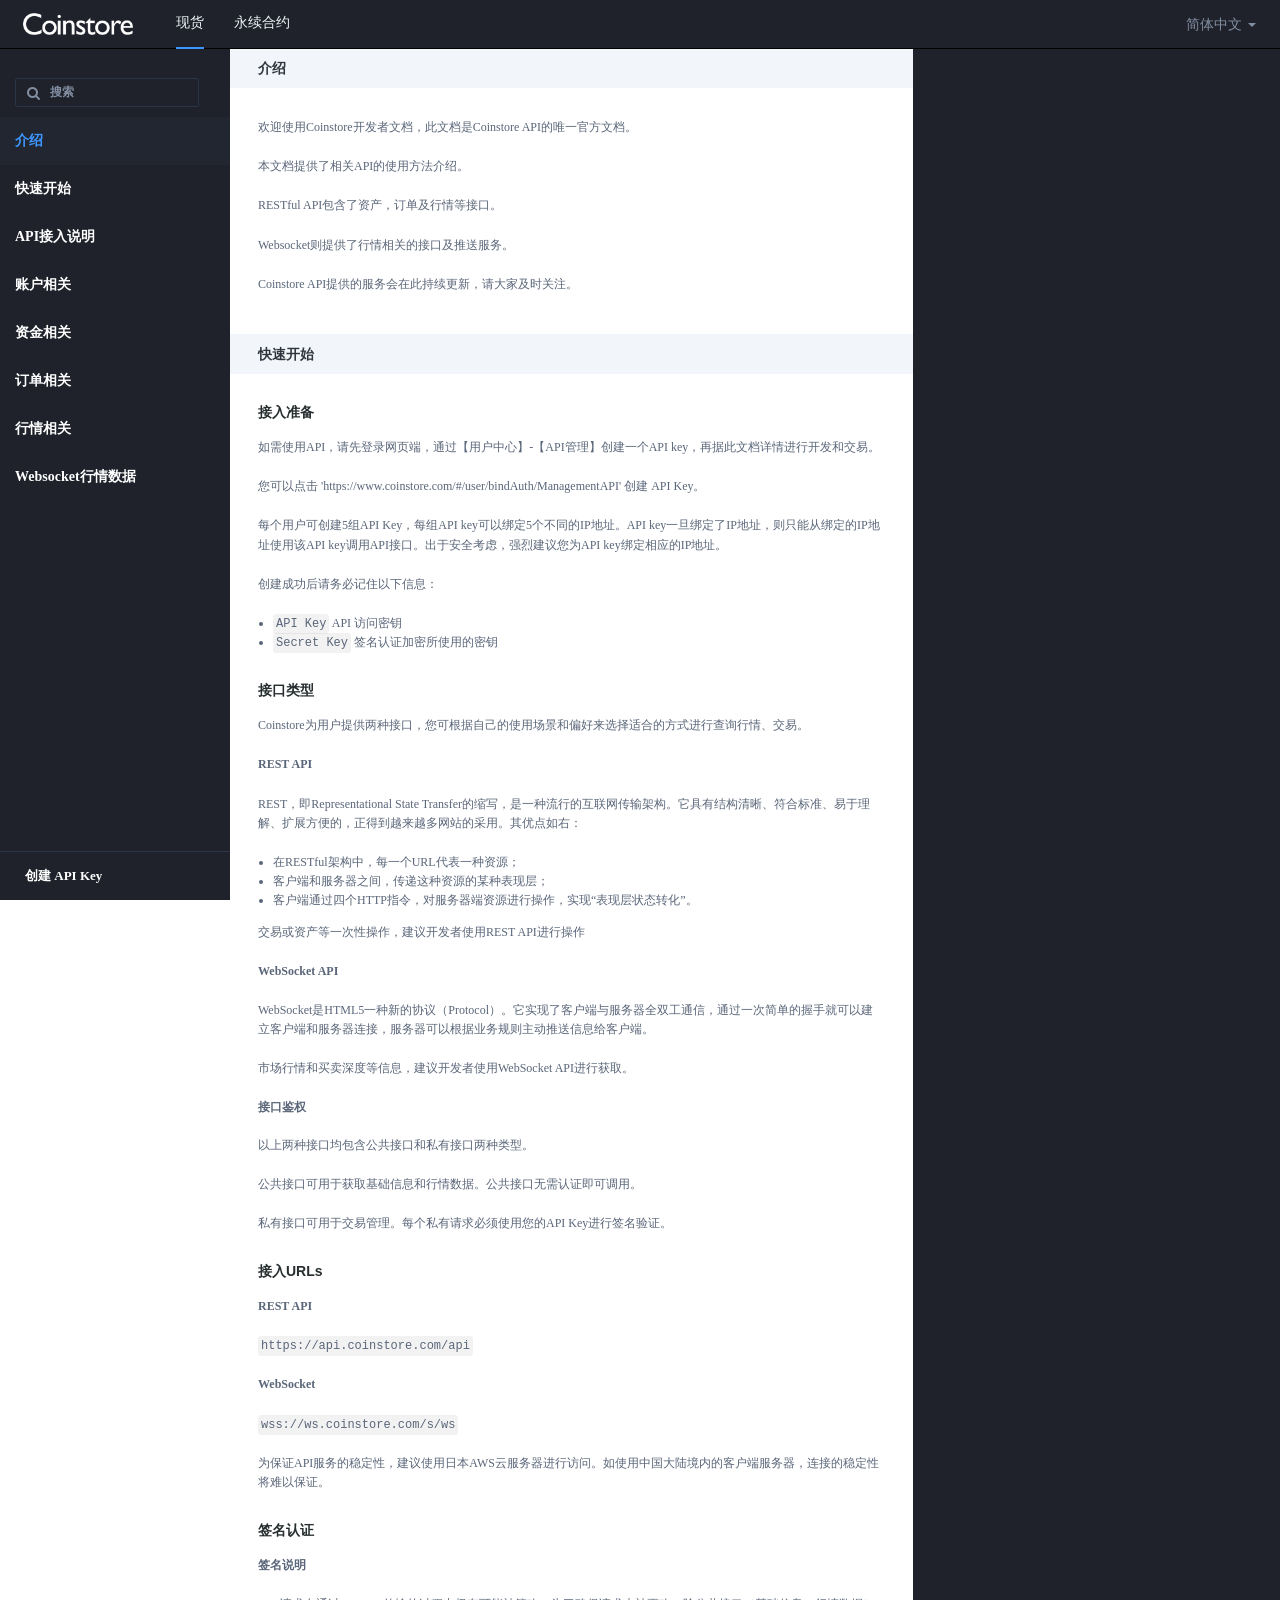
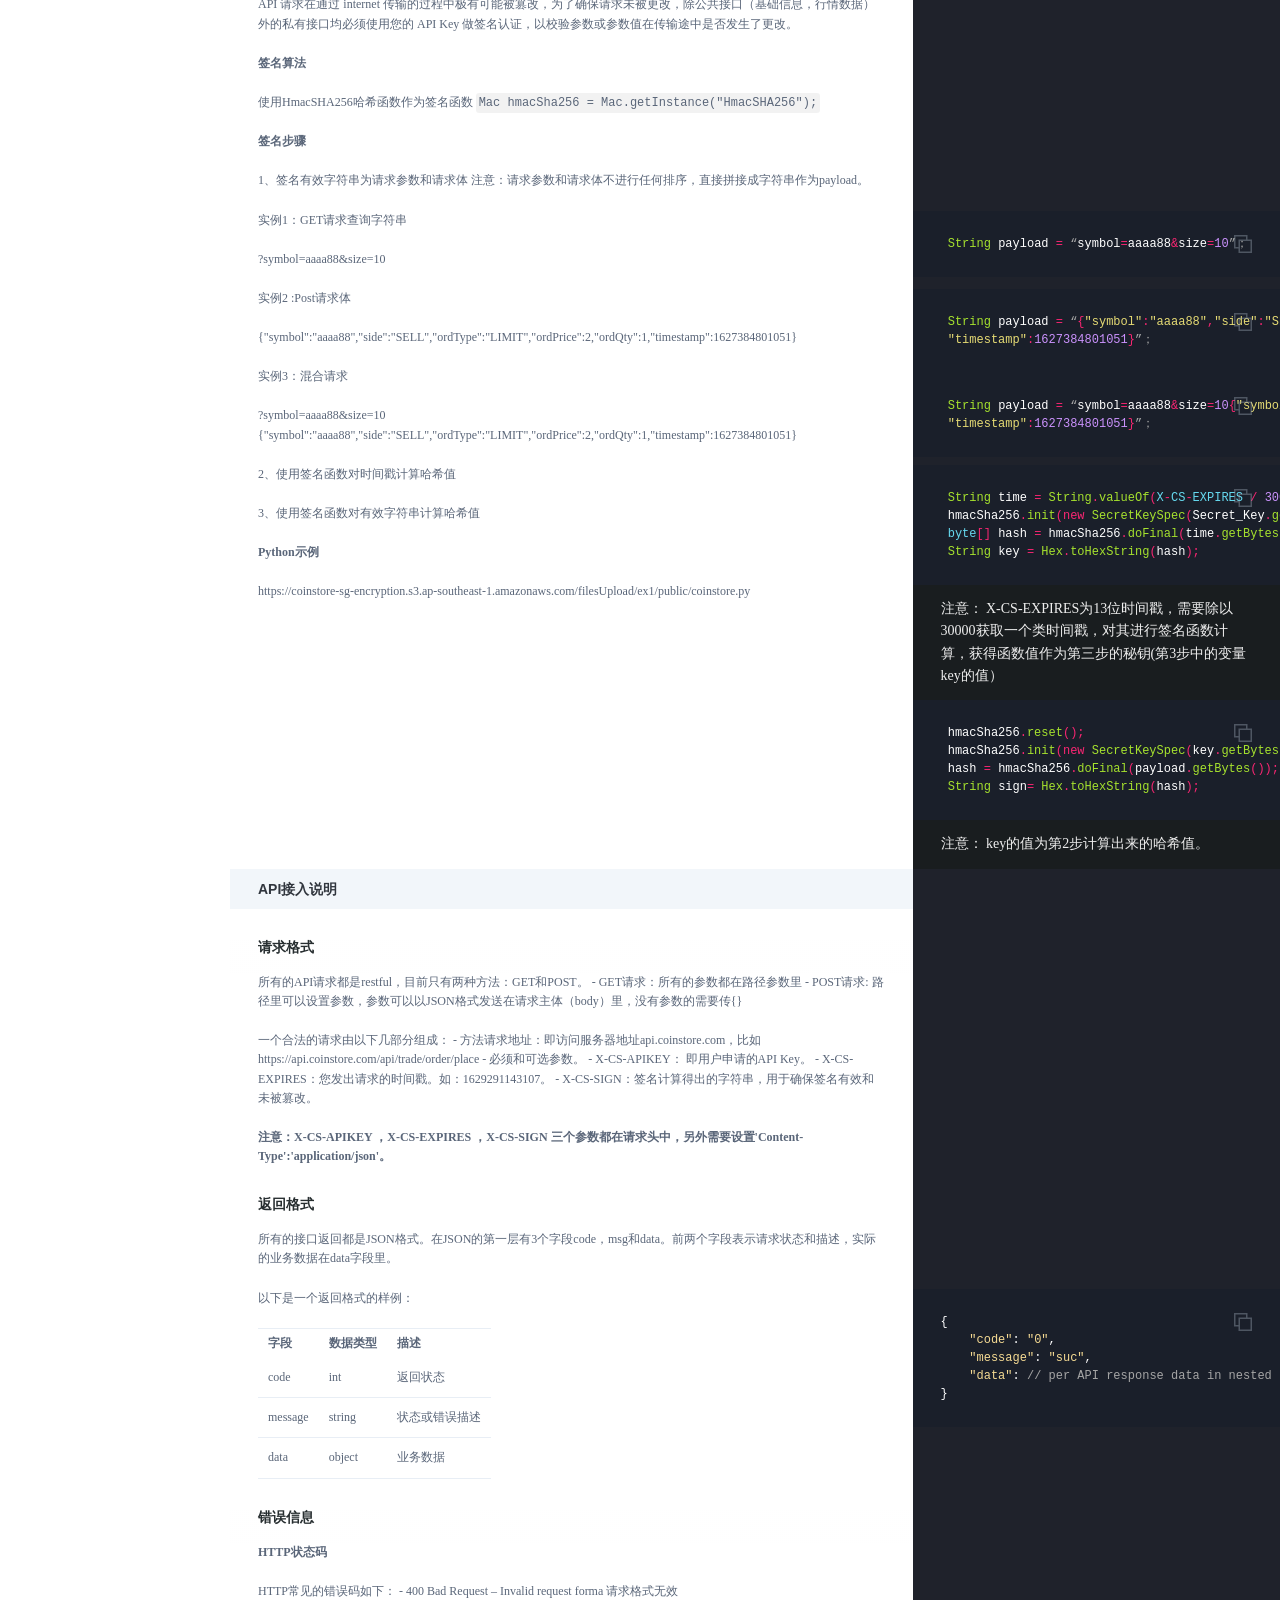
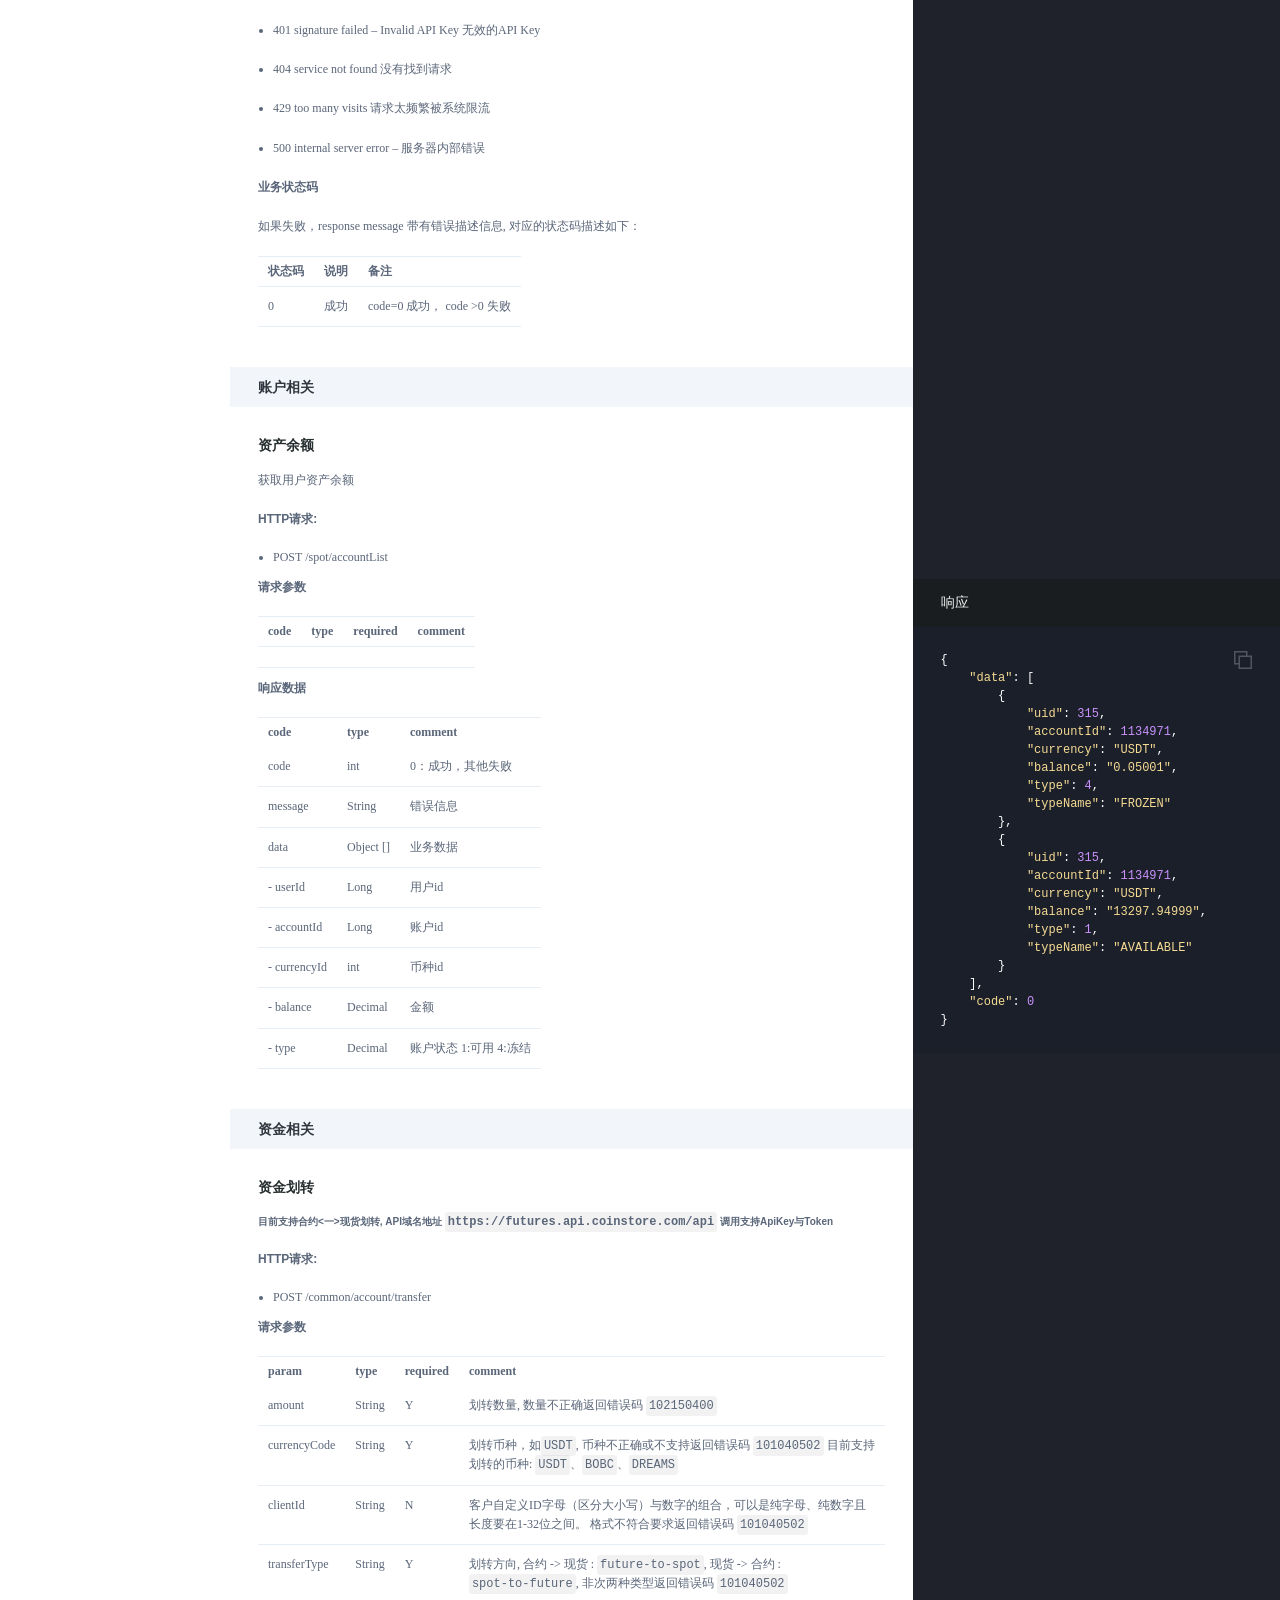
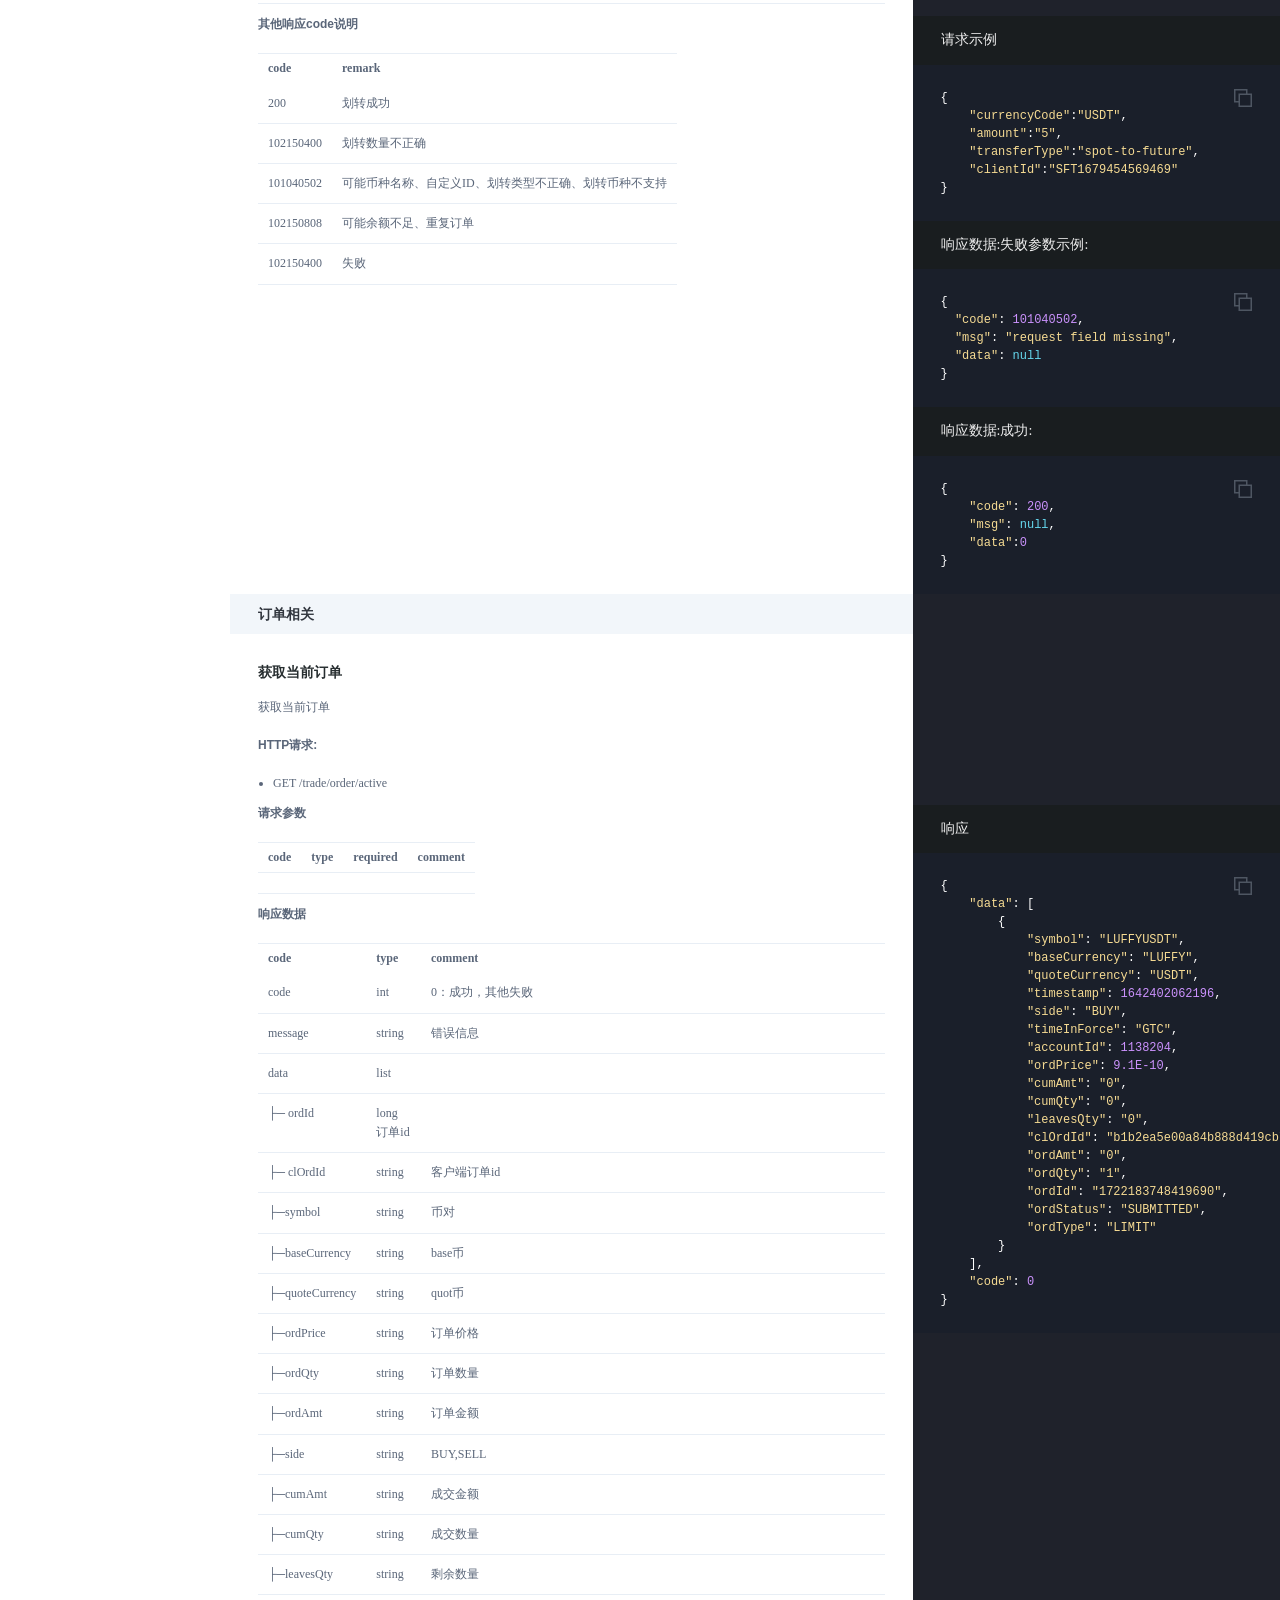
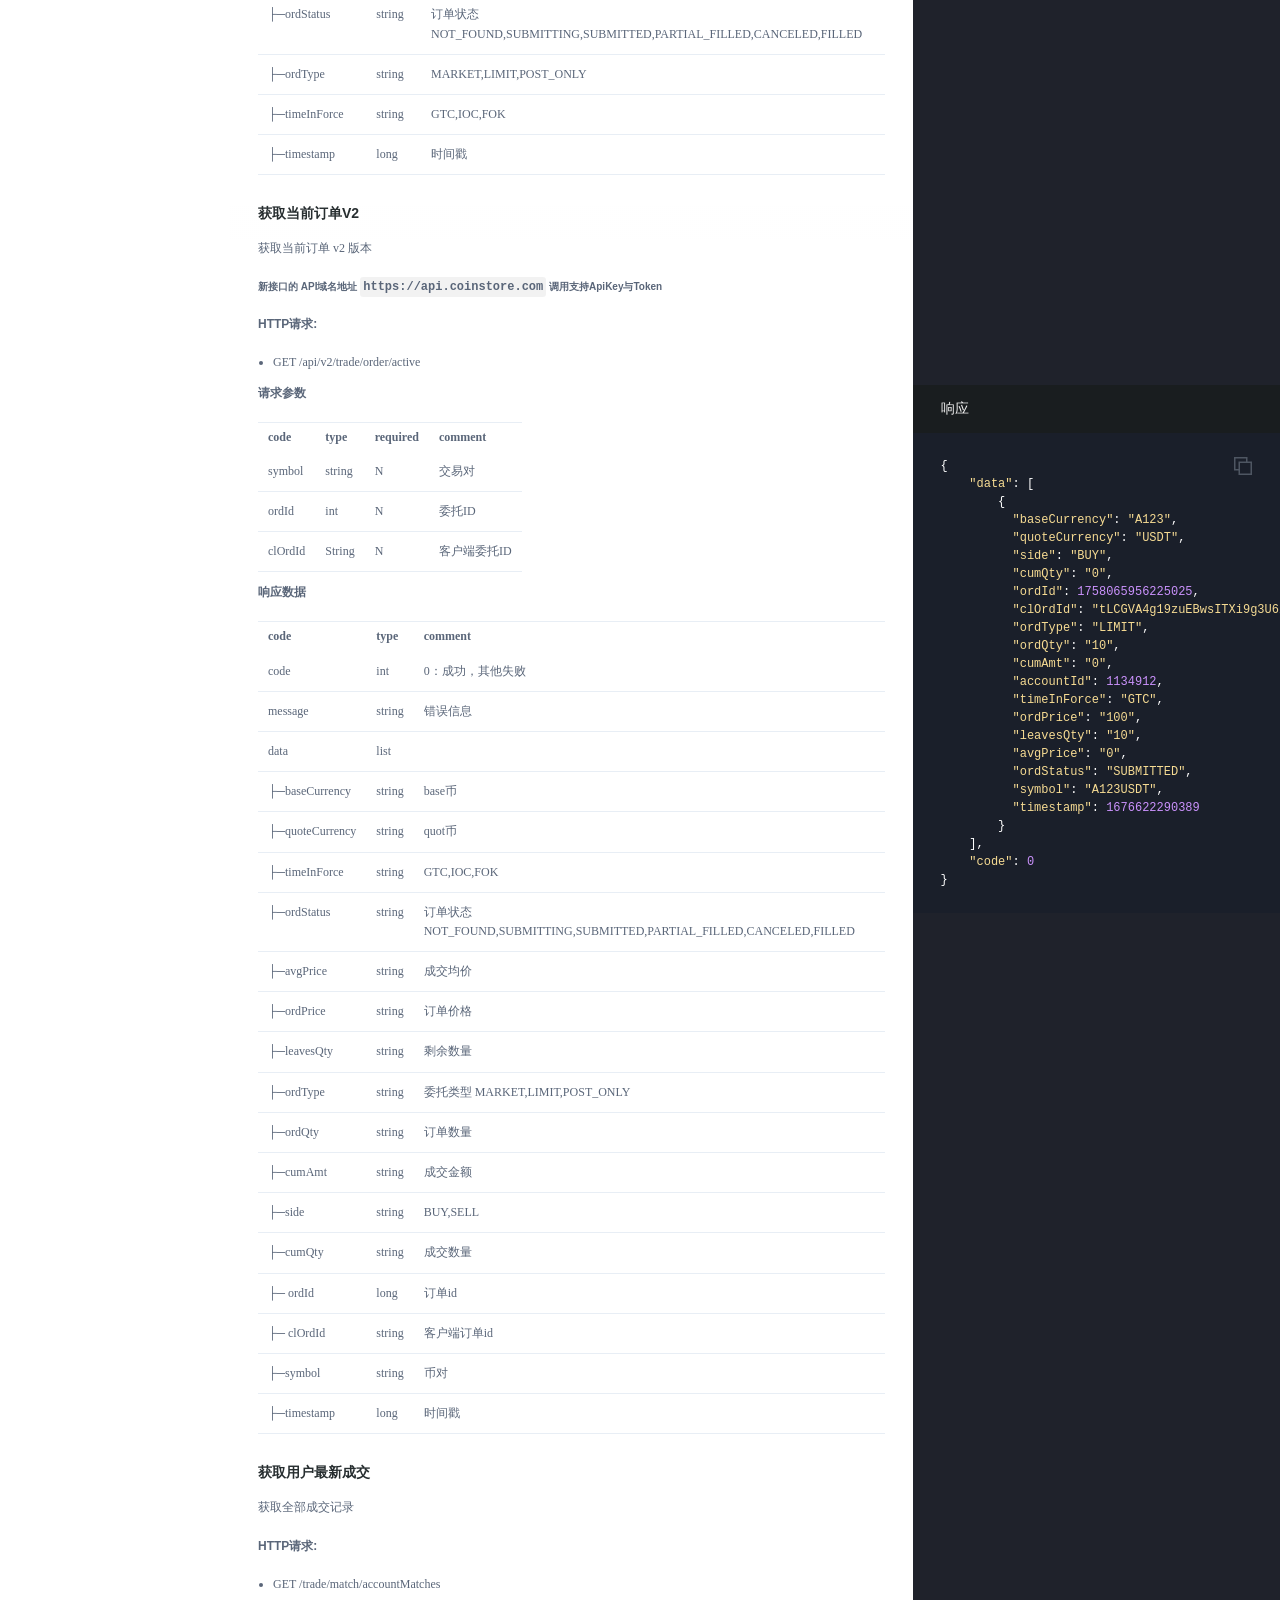
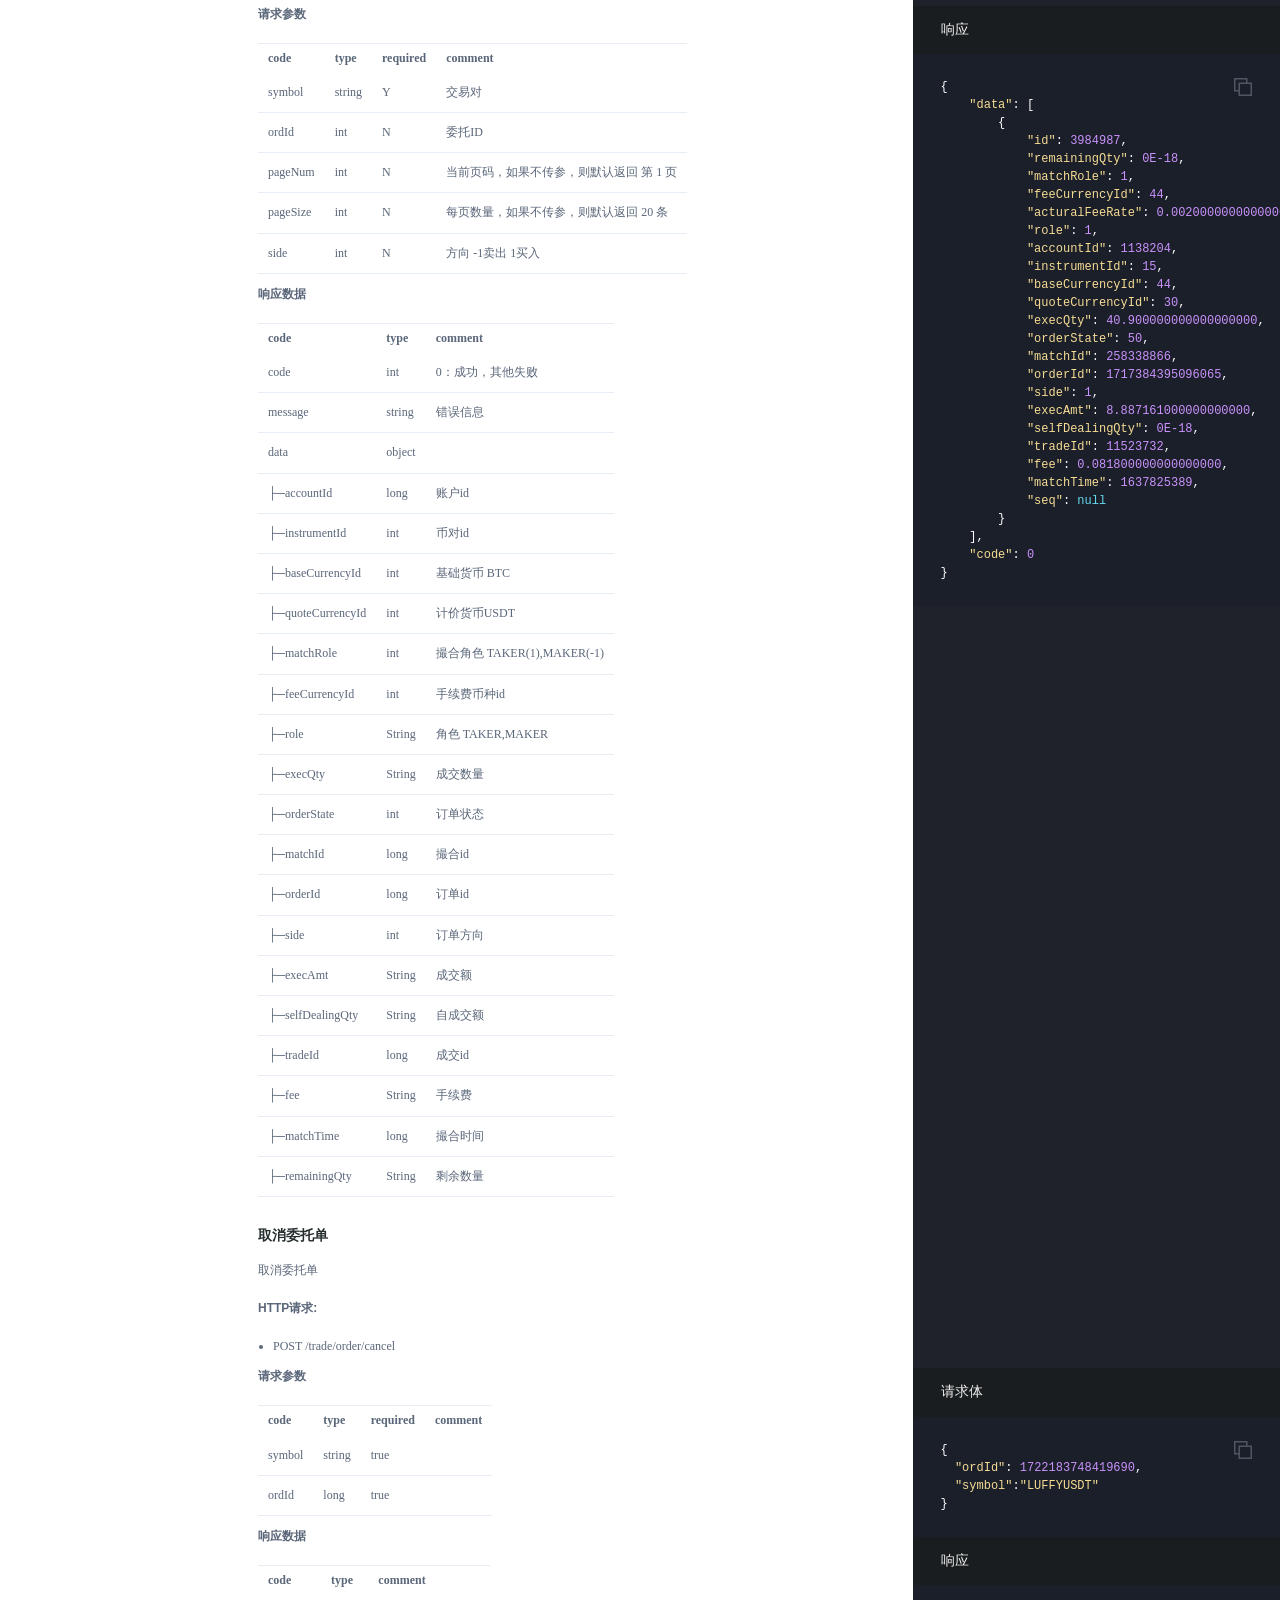
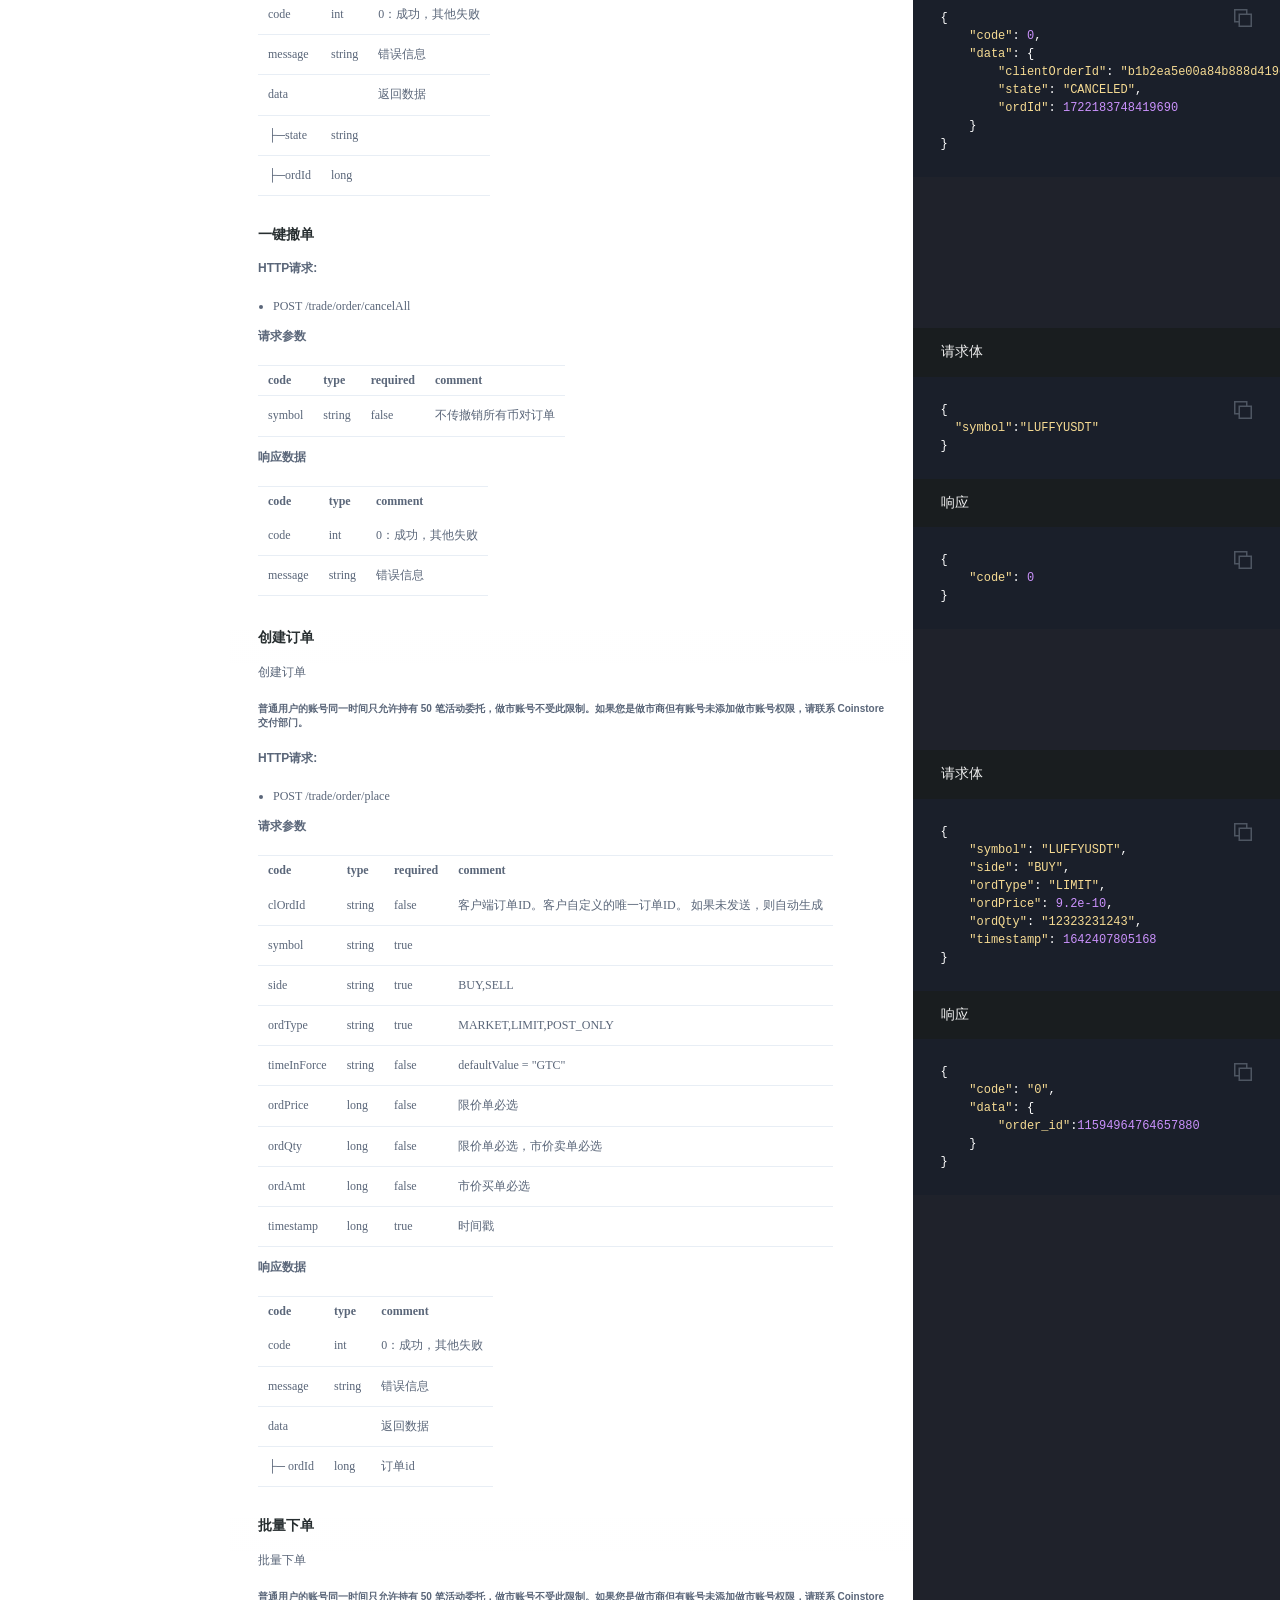
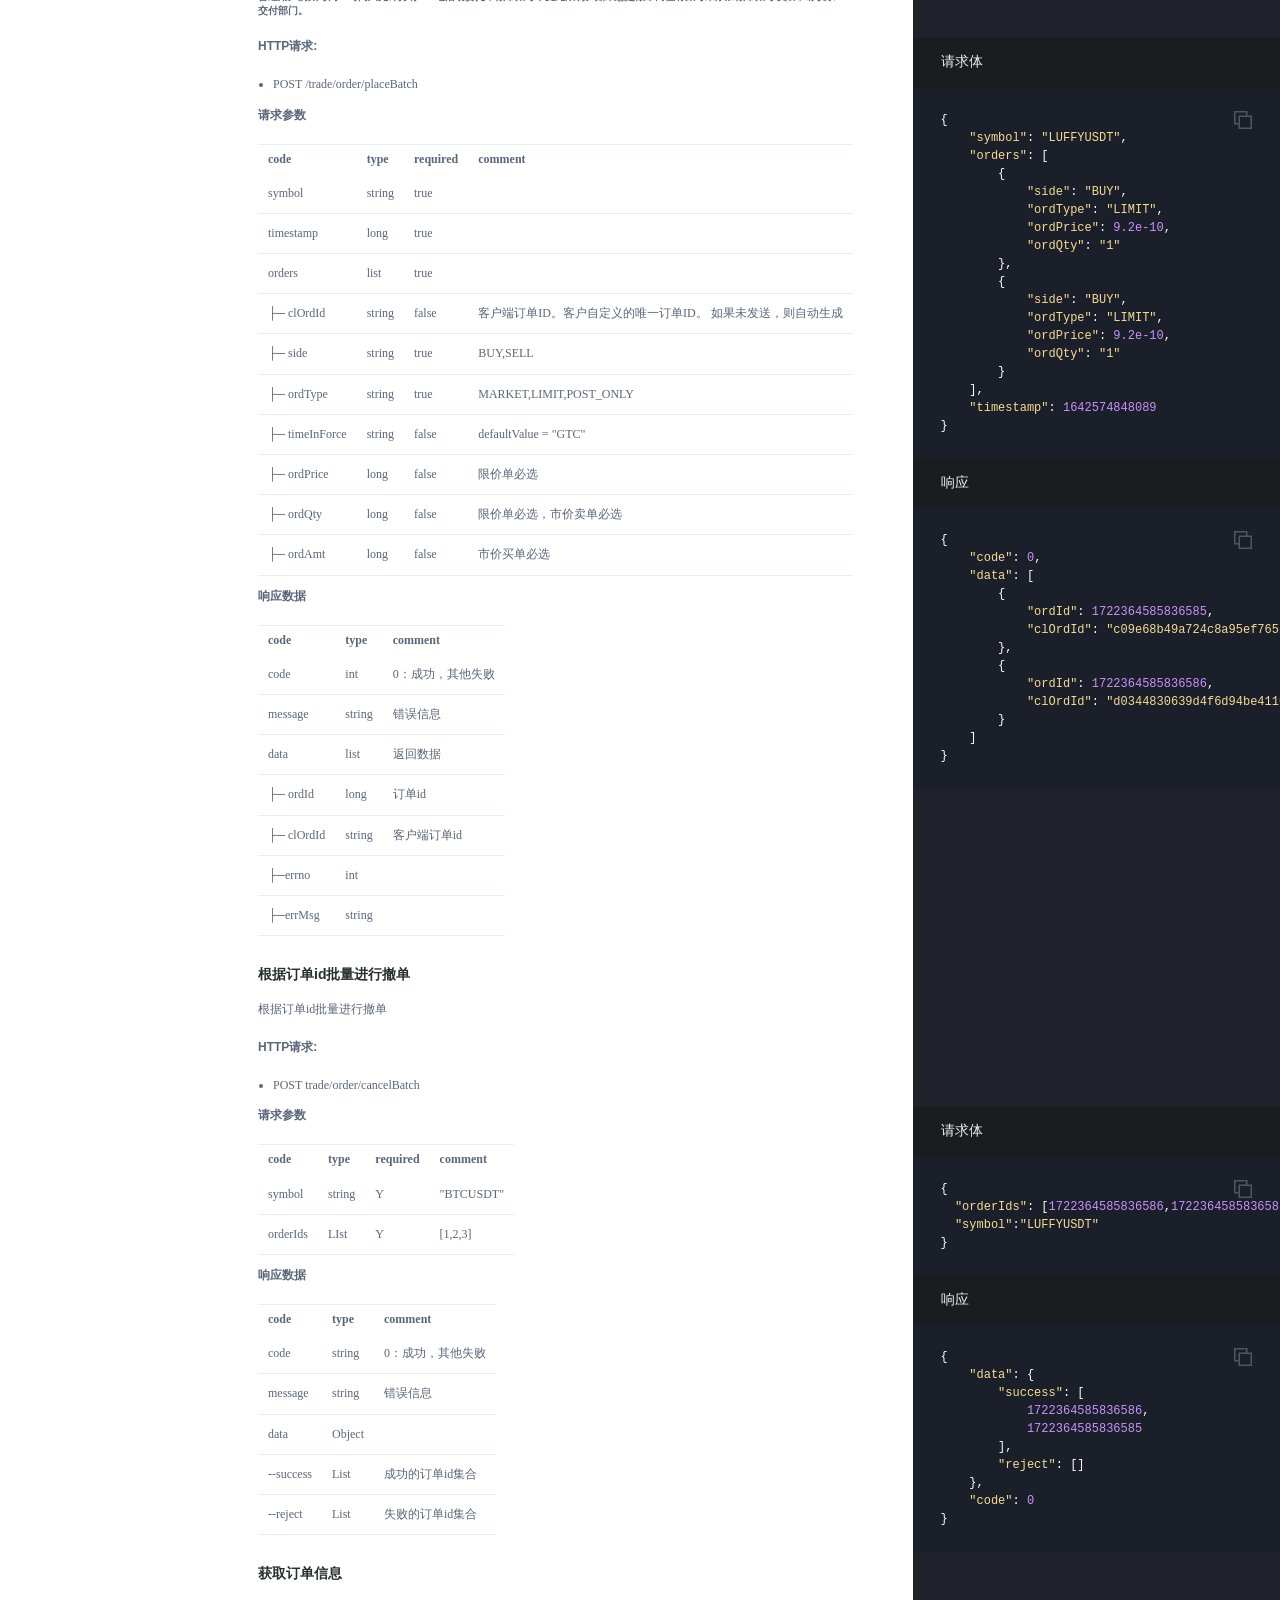
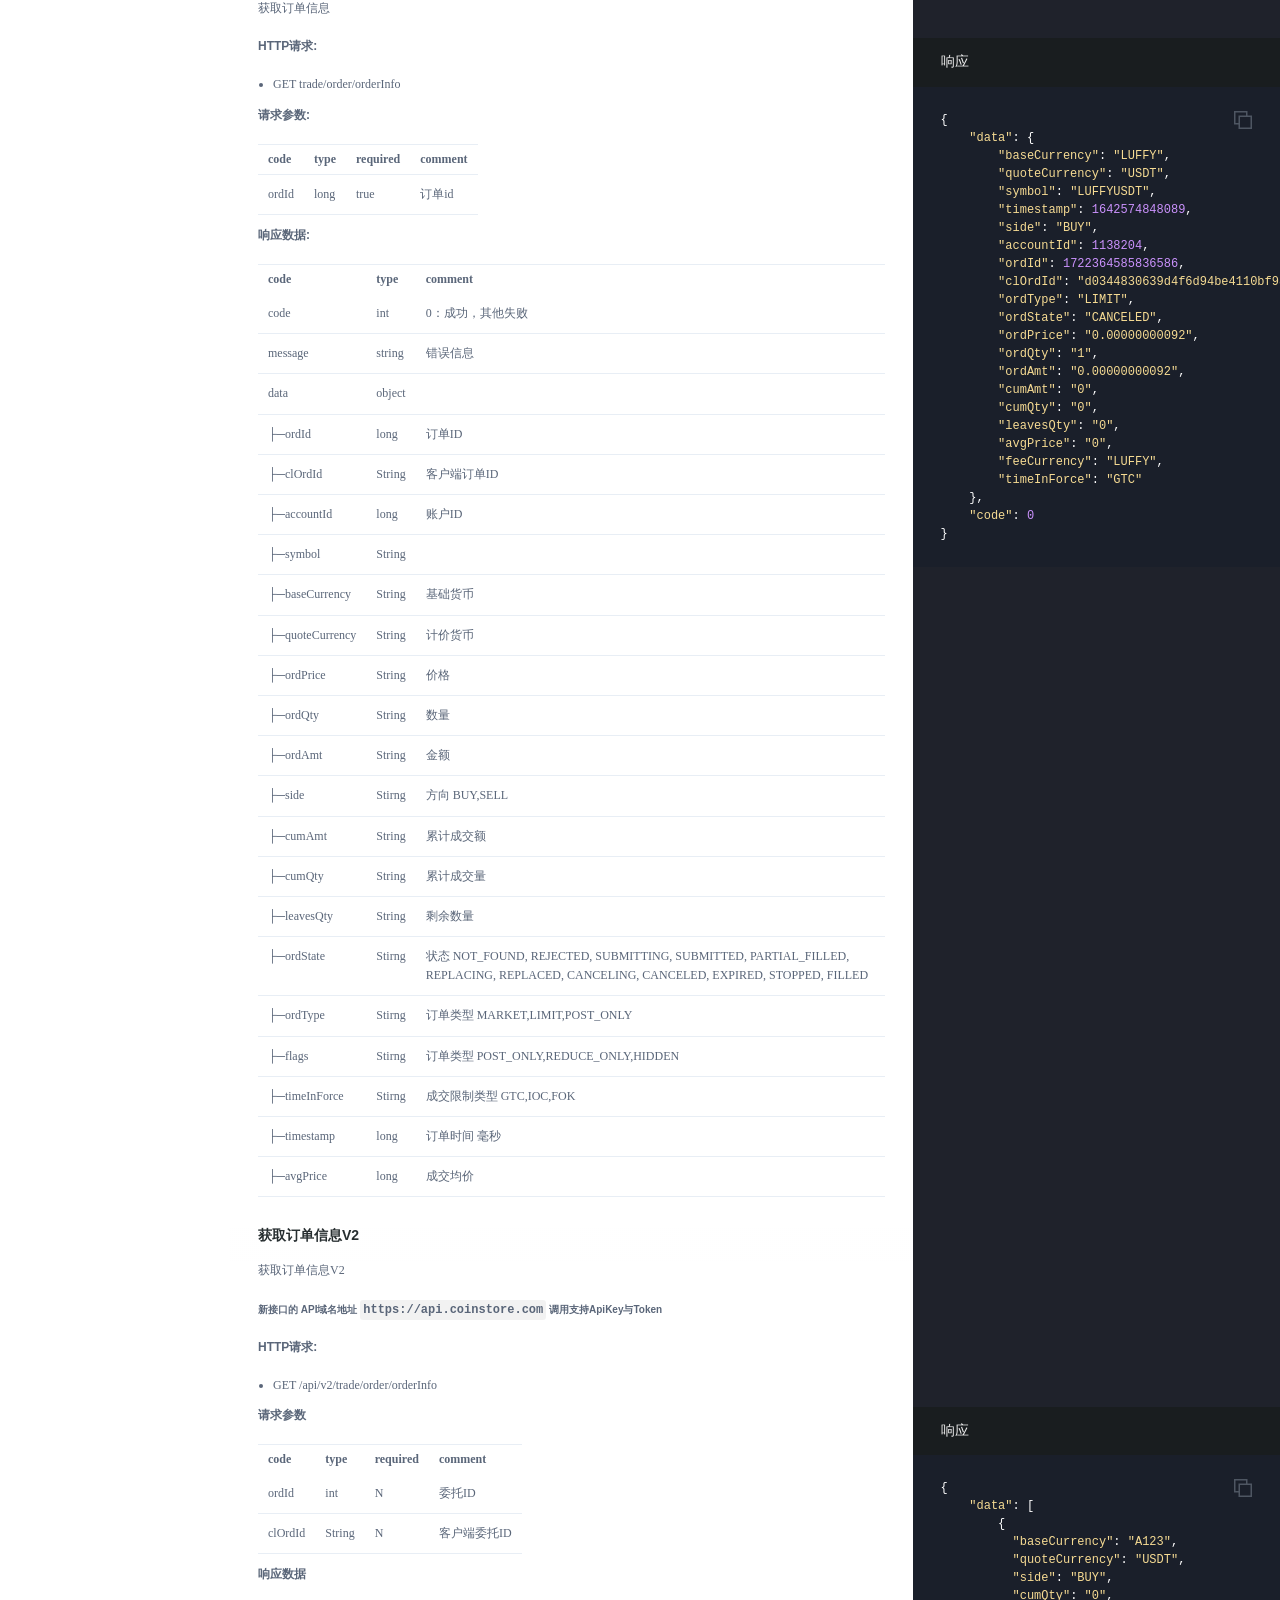
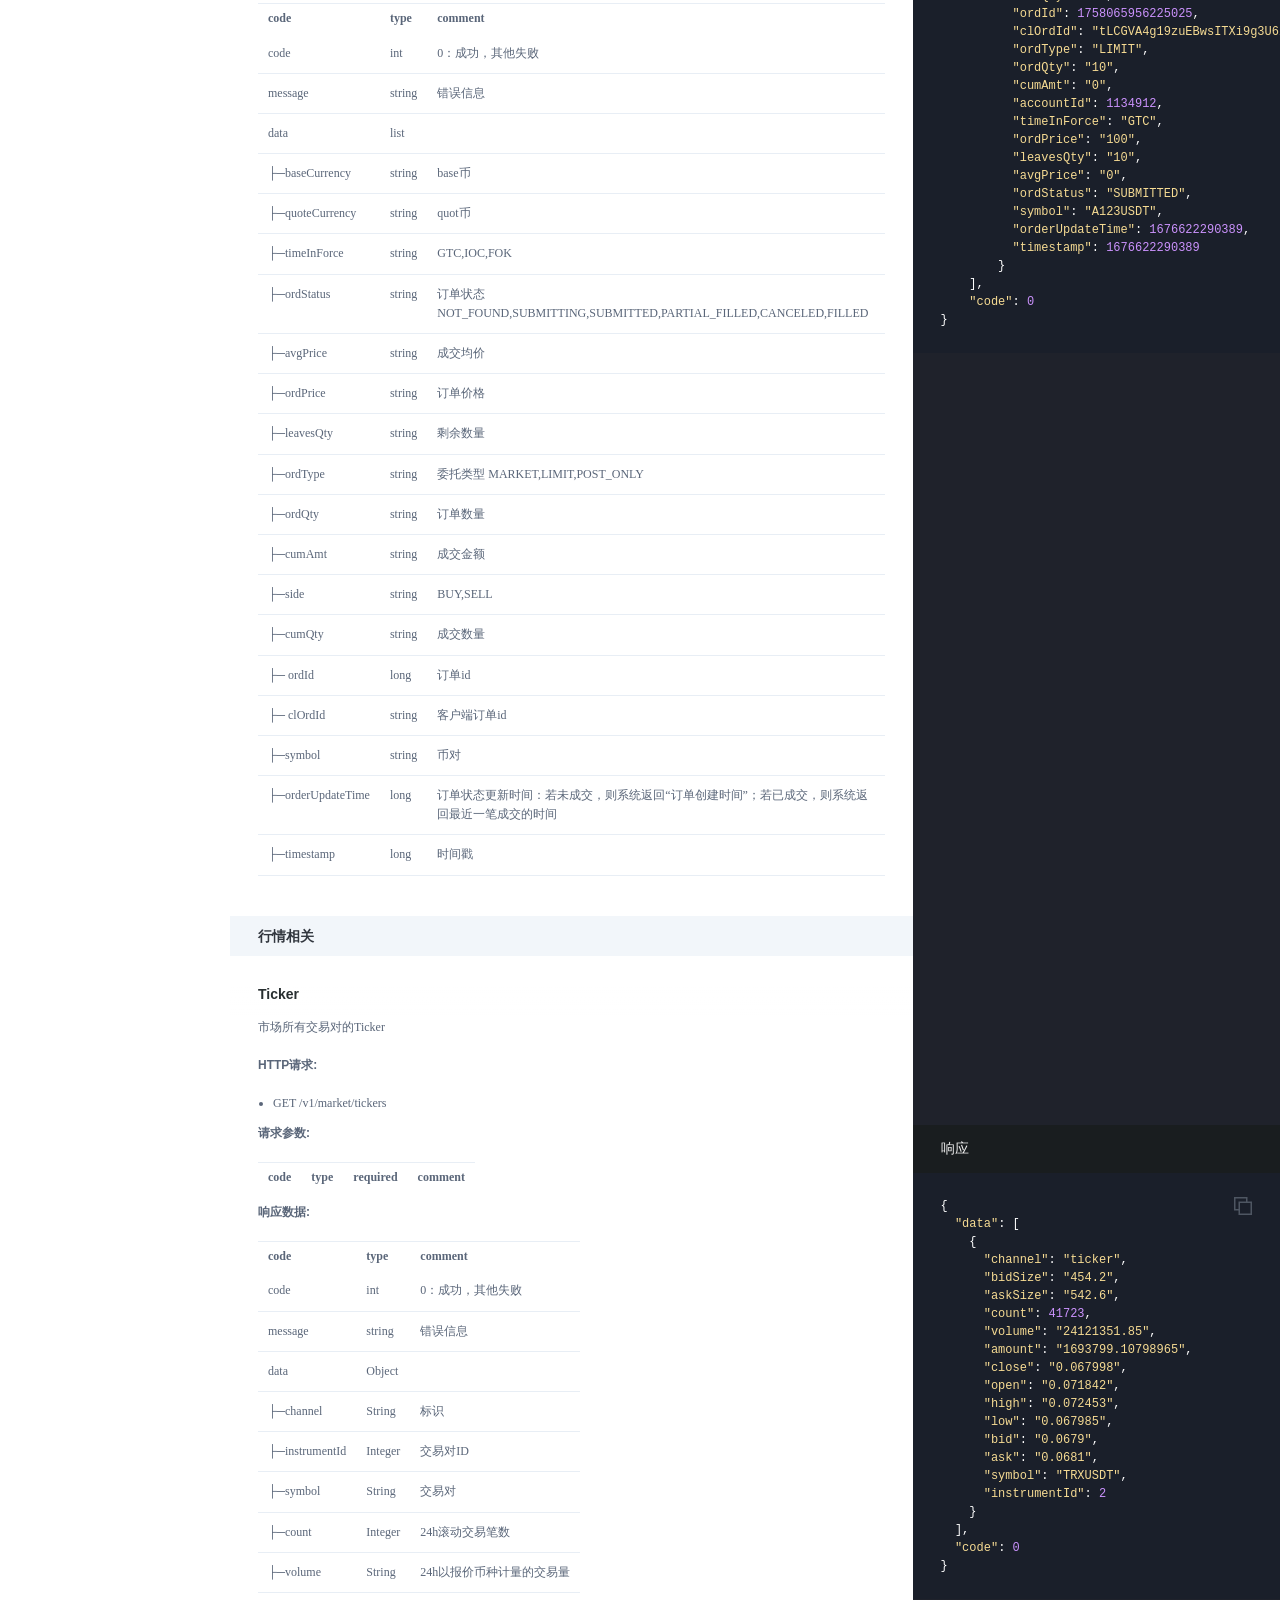
==== cn/index.html @ ae9e40ac "c1" ====
<!doctype html>
<html>
  <head>
    <meta charset="utf-8">
    <meta content="IE=edge,chrome=1" http-equiv="X-UA-Compatible">
    <meta name="viewport" content="width=device-width, initial-scale=1, maximum-scale=1">
    <title>Coinstore官方API文档</title>
    <link href="../images/favicon-ab07c47e.ico" rel="icon" type="image/ico">
    <style media="screen">
      .highlight table td { padding: 5px; }
.highlight table pre { margin: 0; }
.highlight .gh {
  color: #999999;
}
.highlight .sr {
  color: #f6aa11;
}
.highlight .go {
  color: #888888;
}
.highlight .gp {
  color: #555555;
}
.highlight .gs {
}
.highlight .gu {
  color: #aaaaaa;
}
.highlight .nb {
  color: #f6aa11;
}
.highlight .cm {
  color: #75715e;
}
.highlight .cp {
  color: #75715e;
}
.highlight .c1 {
  color: #75715e;
}
.highlight .cs {
  color: #75715e;
}
.highlight .c, .highlight .ch, .highlight .cd, .highlight .cpf {
  color: #75715e;
}
.highlight .err {
  color: #960050;
}
.highlight .gr {
  color: #960050;
}
.highlight .gt {
  color: #960050;
}
.highlight .gd {
  color: #49483e;
}
.highlight .gi {
  color: #49483e;
}
.highlight .ge {
  color: #49483e;
}
.highlight .kc {
  color: #66d9ef;
}
.highlight .kd {
  color: #66d9ef;
}
.highlight .kr {
  color: #66d9ef;
}
.highlight .no {
  color: #66d9ef;
}
.highlight .kt {
  color: #66d9ef;
}
.highlight .mf {
  color: #ae81ff;
}
.highlight .mh {
  color: #ae81ff;
}
.highlight .il {
  color: #ae81ff;
}
.highlight .mi {
  color: #ae81ff;
}
.highlight .mo {
  color: #ae81ff;
}
.highlight .m, .highlight .mb, .highlight .mx {
  color: #ae81ff;
}
.highlight .sc {
  color: #ae81ff;
}
.highlight .se {
  color: #ae81ff;
}
.highlight .ss {
  color: #ae81ff;
}
.highlight .sd {
  color: #e6db74;
}
.highlight .s2 {
  color: #e6db74;
}
.highlight .sb {
  color: #e6db74;
}
.highlight .sh {
  color: #e6db74;
}
.highlight .si {
  color: #e6db74;
}
.highlight .sx {
  color: #e6db74;
}
.highlight .s1 {
  color: #e6db74;
}
.highlight .s, .highlight .sa, .highlight .dl {
  color: #e6db74;
}
.highlight .na {
  color: #a6e22e;
}
.highlight .nc {
  color: #a6e22e;
}
.highlight .nd {
  color: #a6e22e;
}
.highlight .ne {
  color: #a6e22e;
}
.highlight .nf, .highlight .fm {
  color: #a6e22e;
}
.highlight .vc {
  color: #ffffff;
}
.highlight .nn {
  color: #ffffff;
}
.highlight .ni {
  color: #ffffff;
}
.highlight .bp {
  color: #ffffff;
}
.highlight .vg {
  color: #ffffff;
}
.highlight .vi {
  color: #ffffff;
}
.highlight .nv, .highlight .vm {
  color: #ffffff;
}
.highlight .w {
  color: #ffffff;
}
.highlight {
  color: #ffffff;
}
.highlight .n, .highlight .py, .highlight .nx {
  color: #ffffff;
}
.highlight .nl {
  color: #f92672;
}
.highlight .ow {
  color: #f92672;
}
.highlight .nt {
  color: #f92672;
}
.highlight .k, .highlight .kv {
  color: #f92672;
}
.highlight .kn {
  color: #f92672;
}
.highlight .kp {
  color: #f92672;
}
.highlight .o {
  color: #f92672;
}
    </style>
    <style media="print">
      * {
        -webkit-transition:none!important;
        transition:none!important;
      }
      .highlight table td { padding: 5px; }
.highlight table pre { margin: 0; }
.highlight, .highlight .w {
  color: #586e75;
}
.highlight .err {
  color: #002b36;
  background-color: #dc322f;
}
.highlight .c, .highlight .ch, .highlight .cd, .highlight .cm, .highlight .cpf, .highlight .c1, .highlight .cs {
  color: #657b83;
}
.highlight .cp {
  color: #b58900;
}
.highlight .nt {
  color: #b58900;
}
.highlight .o, .highlight .ow {
  color: #93a1a1;
}
.highlight .p, .highlight .pi {
  color: #93a1a1;
}
.highlight .gi {
  color: #859900;
}
.highlight .gd {
  color: #dc322f;
}
.highlight .gh {
  color: #268bd2;
  background-color: #002b36;
  font-weight: bold;
}
.highlight .k, .highlight .kn, .highlight .kp, .highlight .kr, .highlight .kv {
  color: #6c71c4;
}
.highlight .kc {
  color: #cb4b16;
}
.highlight .kt {
  color: #cb4b16;
}
.highlight .kd {
  color: #cb4b16;
}
.highlight .s, .highlight .sa, .highlight .sb, .highlight .sc, .highlight .dl, .highlight .sd, .highlight .s2, .highlight .sh, .highlight .sx, .highlight .s1 {
  color: #859900;
}
.highlight .sr {
  color: #2aa198;
}
.highlight .si {
  color: #d33682;
}
.highlight .se {
  color: #d33682;
}
.highlight .nn {
  color: #b58900;
}
.highlight .nc {
  color: #b58900;
}
.highlight .no {
  color: #b58900;
}
.highlight .na {
  color: #268bd2;
}
.highlight .m, .highlight .mb, .highlight .mf, .highlight .mh, .highlight .mi, .highlight .il, .highlight .mo, .highlight .mx {
  color: #859900;
}
.highlight .ss {
  color: #859900;
}
    </style>
    <link href="../stylesheets/screen-297dc653.css" rel="stylesheet" media="screen" />
    <link href="../stylesheets/print-62a209d5.css" rel="stylesheet" media="print" />
      <script src="../javascripts/all-1decc47a.js"></script>

    <script>
      $(function() { setupCodeCopy(); });
    </script>
  </head>

  <body class="cn cn_index" data-languages="[]">
    <div class="header">
      <img src="../images/logo-b34a5437.png" class="logo" alt="" />
      <div class="tabs">
        <ul>
          <li class="active">
              <a href="index.html">
                现货
              </a>
          </li>
          <li class="">
            <a href="futures.html">
              永续合约
            </a>
          </li>
        </ul>
      </div>
      <div class="lang">
        <span>简体中文</span>
        <img src="../images/down-c11a96e5.png" class="down" alt="" />
        <ul class="lang-list">
         <li class="active">
            <a href="/cn">
              简体中文
            </a>
         </li>
         <li class="">
            <a href="/en">
              English
            </a>
         </li>
        </ul>
      </div>
    </div>
    <a href="#" id="nav-button">
      <span>
        <img src="../images/navbar-cad8cdcb.png" alt="" />
      </span>
    </a>
    <div class="toc-wrapper">
        <div class="search">
          <input type="text" class="search" id="input-search" placeholder="搜索">
        </div>
        <ul class="search-results"></ul>
      <ul id="toc" class="toc-list-h1">
          <li>
            <a href="#45fa4e00db" class="toc-h1 toc-link" data-title="介绍">介绍</a>
          </li>
          <li>
            <a href="#9e033de16f" class="toc-h1 toc-link" data-title="快速开始">快速开始</a>
              <ul class="toc-list-h2">
                  <li>
                    <a href="#c1ae0a8486" class="toc-h2 toc-link" data-title="接入准备">接入准备</a>
                  </li>
                  <li>
                    <a href="#5076603a3e" class="toc-h2 toc-link" data-title="接口类型">接口类型</a>
                  </li>
                  <li>
                    <a href="#urls" class="toc-h2 toc-link" data-title="接入URLs">接入URLs</a>
                  </li>
                  <li>
                    <a href="#586f3bcbf4" class="toc-h2 toc-link" data-title="签名认证"><span id="a4">签名认证</span></a>
                  </li>
              </ul>
          </li>
          <li>
            <a href="#api" class="toc-h1 toc-link" data-title="API接入说明">API接入说明</a>
              <ul class="toc-list-h2">
                  <li>
                    <a href="#5b7654a66a" class="toc-h2 toc-link" data-title="请求格式"><span id="a3">请求格式</span></a>
                  </li>
                  <li>
                    <a href="#3ee119c599" class="toc-h2 toc-link" data-title="返回格式"><span id="a3">返回格式</span></a>
                  </li>
                  <li>
                    <a href="#a38a81c9d5" class="toc-h2 toc-link" data-title="错误信息">错误信息</a>
                  </li>
              </ul>
          </li>
          <li>
            <a href="#2a0d0be224" class="toc-h1 toc-link" data-title="账户相关">账户相关</a>
              <ul class="toc-list-h2">
                  <li>
                    <a href="#7c2f2901d7" class="toc-h2 toc-link" data-title="资产余额"><span id="1">资产余额</span></a>
                  </li>
              </ul>
          </li>
          <li>
            <a href="#6631e26181" class="toc-h1 toc-link" data-title="资金相关">资金相关</a>
              <ul class="toc-list-h2">
                  <li>
                    <a href="#05cec30dc0" class="toc-h2 toc-link" data-title="资金划转"><span id="2">资金划转</span></a>
                  </li>
              </ul>
          </li>
          <li>
            <a href="#96a5882bf8" class="toc-h1 toc-link" data-title="订单相关">订单相关</a>
              <ul class="toc-list-h2">
                  <li>
                    <a href="#2152241f96" class="toc-h2 toc-link" data-title="获取当前订单"><span id="2">获取当前订单</span></a>
                  </li>
                  <li>
                    <a href="#v2" class="toc-h2 toc-link" data-title="获取当前订单V2"><span id="3">获取当前订单V2</span></a>
                  </li>
                  <li>
                    <a href="#8b3c19df49" class="toc-h2 toc-link" data-title="获取用户最新成交"><span id="3">获取用户最新成交</span></a>
                  </li>
                  <li>
                    <a href="#debd6c0464" class="toc-h2 toc-link" data-title="取消委托单"><span id="4">取消委托单</span></a>
                  </li>
                  <li>
                    <a href="#caef340d80" class="toc-h2 toc-link" data-title="一键撤单"><span id="5">一键撤单</span></a>
                  </li>
                  <li>
                    <a href="#df83685cc8" class="toc-h2 toc-link" data-title="创建订单"><span id="6">创建订单</span></a>
                  </li>
                  <li>
                    <a href="#77aaf08979" class="toc-h2 toc-link" data-title="批量下单"><span id="13">批量下单</span></a>
                  </li>
                  <li>
                    <a href="#id" class="toc-h2 toc-link" data-title="根据订单id批量进行撤单"><span id="27">根据订单id批量进行撤单</span></a>
                  </li>
                  <li>
                    <a href="#8b5706bd64" class="toc-h2 toc-link" data-title="获取订单信息"><span id="14">获取订单信息</span></a>
                  </li>
                  <li>
                    <a href="#v2-2" class="toc-h2 toc-link" data-title="获取订单信息V2"><span id="15">获取订单信息V2</span></a>
                  </li>
              </ul>
          </li>
          <li>
            <a href="#43ee760de5" class="toc-h1 toc-link" data-title="行情相关">行情相关</a>
              <ul class="toc-list-h2">
                  <li>
                    <a href="#ticker" class="toc-h2 toc-link" data-title="Ticker"><span id="7">Ticker</span></a>
                  </li>
                  <li>
                    <a href="#cf51bf082d" class="toc-h2 toc-link" data-title="获取深度"><span id="7">获取深度</span></a>
                  </li>
                  <li>
                    <a href="#k" class="toc-h2 toc-link" data-title="获取K线"><span id="7">获取K线</span></a>
                  </li>
                  <li>
                    <a href="#586cd0d257" class="toc-h2 toc-link" data-title="最新成交"><span id="7">最新成交</span></a>
                  </li>
                  <li>
                    <a href="#1a3223149b" class="toc-h2 toc-link" data-title="获取所有交易对最新价格"><span id="7">获取所有交易对最新价格</span></a>
                  </li>
              </ul>
          </li>
          <li>
            <a href="#websocket" class="toc-h1 toc-link" data-title="Websocket行情数据">Websocket行情数据</a>
              <ul class="toc-list-h2">
                  <li>
                    <a href="#36d1a17821" class="toc-h2 toc-link" data-title="简介"><strong>简介</strong></a>
                  </li>
                  <li>
                    <a href="#61d816b5c6" class="toc-h2 toc-link" data-title="实时订阅/取消数据流"><strong>实时订阅/取消数据流</strong></a>
                  </li>
                  <li>
                    <a href="#04e6f7872c" class="toc-h2 toc-link" data-title="逐笔交易"><strong>逐笔交易</strong></a>
                  </li>
                  <li>
                    <a href="#k-streams" class="toc-h2 toc-link" data-title="K线 Streams"><strong>K线 Streams</strong></a>
                  </li>
                  <li>
                    <a href="#k-request" class="toc-h2 toc-link" data-title="K线 Request"><strong>K线 Request</strong></a>
                  </li>
                  <li>
                    <a href="#symbol-ticker" class="toc-h2 toc-link" data-title="按 Symbol 的 Ticker信息"><strong>按 Symbol 的 Ticker信息</strong></a>
                  </li>
                  <li>
                    <a href="#b98f66bf84" class="toc-h2 toc-link" data-title="深度信息"><strong>深度信息</strong></a>
                  </li>
                  <li>
                    <a href="#0de2270bc5" class="toc-h2 toc-link" data-title="登陆"><strong>登陆</strong></a>
                  </li>
                  <li>
                    <a href="#2f616316f3" class="toc-h2 toc-link" data-title="账户"><strong>账户</strong></a>
                  </li>
                  <li>
                    <a href="#500beb389a" class="toc-h2 toc-link" data-title="成交订单"><strong>成交订单</strong></a>
                  </li>
                  <li>
                    <a href="#42702c21cd" class="toc-h2 toc-link" data-title="字典"><strong>字典</strong></a>
                  </li>
              </ul>
          </li>
        <li class="create_api"><a target="_blank" href="https://www.coinstore.com/#/user/bindAuth/ManagementAPI">创建 API Key</a></li>
      </ul>
    </div>
    <div class="page-wrapper">
      <div class="dark-box"></div>
      <div class="content">
        <h1 id='45fa4e00db'>介绍</h1>
<p>欢迎使用Coinstore开发者文档，此文档是Coinstore API的唯一官方文档。</p>

<p>本文档提供了相关API的使用方法介绍。</p>

<p>RESTful API包含了资产，订单及行情等接口。</p>

<p>Websocket则提供了行情相关的接口及推送服务。</p>

<p>Coinstore API提供的服务会在此持续更新，请大家及时关注。</p>
<h1 id='9e033de16f'>快速开始</h1><h2 id='c1ae0a8486'>接入准备</h2>
<p>如需使用API，请先登录网页端，通过【用户中心】-【API管理】创建一个API key，再据此文档详情进行开发和交易。</p>

<p>您可以点击 &#39;https://www.coinstore.com/#/user/bindAuth/ManagementAPI&#39; 创建 API Key。</p>

<p>每个用户可创建5组API Key，每组API key可以绑定5个不同的IP地址。API key一旦绑定了IP地址，则只能从绑定的IP地址使用该API key调用API接口。出于安全考虑，强烈建议您为API key绑定相应的IP地址。</p>

<p>创建成功后请务必记住以下信息：</p>

<ul>
<li><code>API Key</code>  API 访问密钥</li>
<li><code>Secret Key</code> 签名认证加密所使用的密钥</li>
</ul>
<h2 id='5076603a3e'>接口类型</h2>
<p>Coinstore为用户提供两种接口，您可根据自己的使用场景和偏好来选择适合的方式进行查询行情、交易。</p>

<p><strong>REST API</strong></p>

<p>REST，即Representational State Transfer的缩写，是一种流行的互联网传输架构。它具有结构清晰、符合标准、易于理解、扩展方便的，正得到越来越多网站的采用。其优点如右：</p>

<ul>
<li>在RESTful架构中，每一个URL代表一种资源；</li>
<li>客户端和服务器之间，传递这种资源的某种表现层；</li>
<li>客户端通过四个HTTP指令，对服务器端资源进行操作，实现“表现层状态转化”。 </li>
</ul>

<p>交易或资产等一次性操作，建议开发者使用REST API进行操作</p>

<p><strong>WebSocket API</strong></p>

<p>WebSocket是HTML5一种新的协议（Protocol）。它实现了客户端与服务器全双工通信，通过一次简单的握手就可以建立客户端和服务器连接，服务器可以根据业务规则主动推送信息给客户端。</p>

<p>市场行情和买卖深度等信息，建议开发者使用WebSocket API进行获取。</p>
<h3 id='2ac5e3c5f6'>接口鉴权</h3>
<p>以上两种接口均包含公共接口和私有接口两种类型。</p>

<p>公共接口可用于获取基础信息和行情数据。公共接口无需认证即可调用。</p>

<p>私有接口可用于交易管理。每个私有请求必须使用您的API Key进行签名验证。</p>
<h2 id='urls'>接入URLs</h2>
<p><strong>REST API</strong></p>

<p><code>https://api.coinstore.com/api</code></p>

<p><strong>WebSocket</strong></p>

<p><code>wss://ws.coinstore.com/s/ws</code></p>

<p>为保证API服务的稳定性，建议使用日本AWS云服务器进行访问。如使用中国大陆境内的客户端服务器，连接的稳定性将难以保证。</p>
<h2 id='586f3bcbf4'><span id="a4">签名认证</span></h2>
<p><strong>签名说明</strong></p>

<p>API 请求在通过 internet 传输的过程中极有可能被篡改，为了确保请求未被更改，除公共接口（基础信息，行情数据）外的私有接口均必须使用您的 API Key 做签名认证，以校验参数或参数值在传输途中是否发生了更改。</p>

<p><strong>签名算法</strong></p>

<p>使用HmacSHA256哈希函数作为签名函数
<code>
Mac hmacSha256 = Mac.getInstance(&quot;HmacSHA256&quot;);
</code></p>

<p><strong>签名步骤</strong></p>

<p>1、签名有效字符串为请求参数和请求体
注意：请求参数和请求体不进行任何排序，直接拼接成字符串作为payload。</p>
<div class="highlight"><pre class="highlight java tab-java"><code> <span class="nc">String</span> <span class="n">payload</span> <span class="o">=</span> <span class="err">“</span><span class="n">symbol</span><span class="o">=</span><span class="n">aaaa88</span><span class="o">&amp;</span><span class="n">size</span><span class="o">=</span><span class="mi">10</span><span class="err">”；</span>
</code></pre></div>
<p>实例1：GET请求查询字符串</p>

<p>?symbol=aaaa88&amp;size=10</p>
<div class="highlight"><pre class="highlight java tab-java"><code> <span class="nc">String</span> <span class="n">payload</span> <span class="o">=</span> <span class="err">“</span><span class="o">{</span><span class="s">"symbol"</span><span class="o">:</span><span class="s">"aaaa88"</span><span class="o">,</span><span class="s">"side"</span><span class="o">:</span><span class="s">"SELL"</span><span class="o">,</span><span class="s">"ordType"</span><span class="o">:</span><span class="s">"LIMIT"</span><span class="o">,</span><span class="s">"ordPrice"</span><span class="o">:</span><span class="mi">2</span><span class="o">,</span><span class="s">"ordQty"</span><span class="o">:</span><span class="mi">1</span><span class="o">,</span>
 <span class="s">"timestamp"</span><span class="o">:</span><span class="mi">1627384801051</span><span class="o">}</span><span class="err">”；</span>
</code></pre></div>
<p>实例2 :Post请求体</p>

<p>{&quot;symbol&quot;:&quot;aaaa88&quot;,&quot;side&quot;:&quot;SELL&quot;,&quot;ordType&quot;:&quot;LIMIT&quot;,&quot;ordPrice&quot;:2,&quot;ordQty&quot;:1,&quot;timestamp&quot;:1627384801051}</p>
<div class="highlight"><pre class="highlight java tab-java"><code> <span class="nc">String</span> <span class="n">payload</span> <span class="o">=</span> <span class="err">“</span><span class="n">symbol</span><span class="o">=</span><span class="n">aaaa88</span><span class="o">&amp;</span><span class="n">size</span><span class="o">=</span><span class="mi">10</span><span class="o">{</span><span class="s">"symbol"</span><span class="o">:</span><span class="s">"aaaa88"</span><span class="o">,</span><span class="s">"side"</span><span class="o">:</span><span class="s">"SELL"</span><span class="o">,</span><span class="s">"ordType"</span><span class="o">:</span><span class="s">"LIMIT"</span><span class="o">,</span><span class="s">"ordPrice"</span><span class="o">:</span><span class="mi">2</span><span class="o">,</span><span class="s">"ordQty"</span><span class="o">:</span><span class="mi">1</span><span class="o">,</span>
 <span class="s">"timestamp"</span><span class="o">:</span><span class="mi">1627384801051</span><span class="o">}</span><span class="err">”；</span>
</code></pre></div>
<p>实例3：混合请求</p>

<p>?symbol=aaaa88&amp;size=10
 {&quot;symbol&quot;:&quot;aaaa88&quot;,&quot;side&quot;:&quot;SELL&quot;,&quot;ordType&quot;:&quot;LIMIT&quot;,&quot;ordPrice&quot;:2,&quot;ordQty&quot;:1,&quot;timestamp&quot;:1627384801051}</p>
<div class="highlight"><pre class="highlight java tab-java"><code> <span class="nc">String</span> <span class="n">time</span> <span class="o">=</span> <span class="nc">String</span><span class="o">.</span><span class="na">valueOf</span><span class="o">(</span><span class="no">X</span><span class="o">-</span><span class="no">CS</span><span class="o">-</span><span class="no">EXPIRES</span> <span class="o">/</span> <span class="mi">30000</span><span class="o">);</span>
 <span class="n">hmacSha256</span><span class="o">.</span><span class="na">init</span><span class="o">(</span><span class="k">new</span> <span class="nc">SecretKeySpec</span><span class="o">(</span><span class="n">Secret_Key</span><span class="o">.</span><span class="na">getBytes</span><span class="o">(),</span> <span class="s">"HmacSHA256"</span><span class="o">));</span>
 <span class="kt">byte</span><span class="o">[]</span> <span class="n">hash</span> <span class="o">=</span> <span class="n">hmacSha256</span><span class="o">.</span><span class="na">doFinal</span><span class="o">(</span><span class="n">time</span><span class="o">.</span><span class="na">getBytes</span><span class="o">());</span>
 <span class="nc">String</span> <span class="n">key</span> <span class="o">=</span> <span class="nc">Hex</span><span class="o">.</span><span class="na">toHexString</span><span class="o">(</span><span class="n">hash</span><span class="o">);</span>
</code></pre></div>
<p>2、使用签名函数对时间戳计算哈希值</p>

<blockquote>
<p>注意： X-CS-EXPIRES为13位时间戳，需要除以30000获取一个类时间戳，对其进行签名函数计算，获得函数值作为第三步的秘钥(第3步中的变量key的值）</p>
</blockquote>
<div class="highlight"><pre class="highlight java tab-java"><code> <span class="n">hmacSha256</span><span class="o">.</span><span class="na">reset</span><span class="o">();</span>
 <span class="n">hmacSha256</span><span class="o">.</span><span class="na">init</span><span class="o">(</span><span class="k">new</span> <span class="nc">SecretKeySpec</span><span class="o">(</span><span class="n">key</span><span class="o">.</span><span class="na">getBytes</span><span class="o">(),</span> <span class="s">"HmacSHA256"</span><span class="o">));</span>
 <span class="n">hash</span> <span class="o">=</span> <span class="n">hmacSha256</span><span class="o">.</span><span class="na">doFinal</span><span class="o">(</span><span class="n">payload</span><span class="o">.</span><span class="na">getBytes</span><span class="o">());</span>
 <span class="nc">String</span> <span class="n">sign</span><span class="o">=</span> <span class="nc">Hex</span><span class="o">.</span><span class="na">toHexString</span><span class="o">(</span><span class="n">hash</span><span class="o">);</span>
</code></pre></div>
<p>3、使用签名函数对有效字符串计算哈希值</p>

<blockquote>
<p>注意： key的值为第2步计算出来的哈希值。</p>
</blockquote>

<p><strong>Python示例</strong></p>

<p>https://coinstore-sg-encryption.s3.ap-southeast-1.amazonaws.com/filesUpload/ex1/public/coinstore.py</p>
<h1 id='api'>API接入说明</h1><h2 id='5b7654a66a'><span id="a3">请求格式</span></h2>
<p>所有的API请求都是restful，目前只有两种方法：GET和POST。
- GET请求：所有的参数都在路径参数里
- POST请求: 路径里可以设置参数，参数可以以JSON格式发送在请求主体（body）里，没有参数的需要传{}</p>

<p>一个合法的请求由以下几部分组成：
- 方法请求地址：即访问服务器地址api.coinstore.com，比如https://api.coinstore.com/api/trade/order/place
- 必须和可选参数。
- X-CS-APIKEY： 即用户申请的API Key。
- X-CS-EXPIRES：您发出请求的时间戳。如：1629291143107。
- X-CS-SIGN：签名计算得出的字符串，用于确保签名有效和未被篡改。</p>

<p><strong>注意：X-CS-APIKEY ，X-CS-EXPIRES ，X-CS-SIGN 三个参数都在请求头中，另外需要设置&#39;Content-Type&#39;:&#39;application/json&#39;。</strong></p>
<h2 id='3ee119c599'><span id="a3">返回格式</span></h2>
<p>所有的接口返回都是JSON格式。在JSON的第一层有3个字段code，msg和data。前两个字段表示请求状态和描述，实际的业务数据在data字段里。</p>
<div class="highlight"><pre class="highlight json tab-json"><code><span class="p">{</span><span class="w">
    </span><span class="nl">"code"</span><span class="p">:</span><span class="w"> </span><span class="s2">"0"</span><span class="p">,</span><span class="w">
    </span><span class="nl">"message"</span><span class="p">:</span><span class="w"> </span><span class="s2">"suc"</span><span class="p">,</span><span class="w">
    </span><span class="nl">"data"</span><span class="p">:</span><span class="w"> </span><span class="err">//</span><span class="w"> </span><span class="err">per</span><span class="w"> </span><span class="err">API</span><span class="w"> </span><span class="err">response</span><span class="w"> </span><span class="err">data</span><span class="w"> </span><span class="err">in</span><span class="w"> </span><span class="err">nested</span><span class="w"> </span><span class="err">JSON</span><span class="w"> </span><span class="err">object</span><span class="w">
</span><span class="p">}</span><span class="w">
</span></code></pre></div>
<p>以下是一个返回格式的样例：</p>

<table><thead>
<tr>
<th>字段</th>
<th>数据类型</th>
<th>描述</th>
</tr>
</thead><tbody>
<tr>
<td>code</td>
<td>int</td>
<td>返回状态</td>
</tr>
<tr>
<td>message</td>
<td>string</td>
<td>状态或错误描述</td>
</tr>
<tr>
<td>data</td>
<td>object</td>
<td>业务数据</td>
</tr>
</tbody></table>
<h2 id='a38a81c9d5'>错误信息</h2>
<p><strong>HTTP状态码</strong></p>

<p>HTTP常见的错误码如下：
- 400 Bad Request – Invalid request forma 请求格式无效</p>

<ul>
<li><p>401 signature failed – Invalid API Key 无效的API Key</p></li>
<li><p>404 service not found 没有找到请求</p></li>
<li><p>429 too many visits 请求太频繁被系统限流</p></li>
<li><p>500 internal server error – 服务器内部错误</p></li>
</ul>

<p><strong>业务状态码</strong></p>

<p>如果失败，response message 带有错误描述信息, 对应的状态码描述如下：</p>

<table><thead>
<tr>
<th>状态码</th>
<th>说明</th>
<th>备注</th>
</tr>
</thead><tbody>
<tr>
<td>0</td>
<td>成功</td>
<td>code=0 成功， code &gt;0 失败</td>
</tr>
</tbody></table>
<h1 id='2a0d0be224'>账户相关</h1><h2 id='7c2f2901d7'><span id="1">资产余额</span></h2>
<p>获取用户资产余额</p>
<h3 id='http'>HTTP请求:</h3>
<ul>
<li>POST /spot/accountList</li>
</ul>

<blockquote>
<p>响应 </p>
</blockquote>
<div class="highlight"><pre class="highlight json tab-json"><code><span class="p">{</span><span class="w">
    </span><span class="nl">"data"</span><span class="p">:</span><span class="w"> </span><span class="p">[</span><span class="w">
        </span><span class="p">{</span><span class="w">
            </span><span class="nl">"uid"</span><span class="p">:</span><span class="w"> </span><span class="mi">315</span><span class="p">,</span><span class="w">
            </span><span class="nl">"accountId"</span><span class="p">:</span><span class="w"> </span><span class="mi">1134971</span><span class="p">,</span><span class="w">
            </span><span class="nl">"currency"</span><span class="p">:</span><span class="w"> </span><span class="s2">"USDT"</span><span class="p">,</span><span class="w">
            </span><span class="nl">"balance"</span><span class="p">:</span><span class="w"> </span><span class="s2">"0.05001"</span><span class="p">,</span><span class="w">
            </span><span class="nl">"type"</span><span class="p">:</span><span class="w"> </span><span class="mi">4</span><span class="p">,</span><span class="w">
            </span><span class="nl">"typeName"</span><span class="p">:</span><span class="w"> </span><span class="s2">"FROZEN"</span><span class="w">
        </span><span class="p">},</span><span class="w">
        </span><span class="p">{</span><span class="w">
            </span><span class="nl">"uid"</span><span class="p">:</span><span class="w"> </span><span class="mi">315</span><span class="p">,</span><span class="w">
            </span><span class="nl">"accountId"</span><span class="p">:</span><span class="w"> </span><span class="mi">1134971</span><span class="p">,</span><span class="w">
            </span><span class="nl">"currency"</span><span class="p">:</span><span class="w"> </span><span class="s2">"USDT"</span><span class="p">,</span><span class="w">
            </span><span class="nl">"balance"</span><span class="p">:</span><span class="w"> </span><span class="s2">"13297.94999"</span><span class="p">,</span><span class="w">
            </span><span class="nl">"type"</span><span class="p">:</span><span class="w"> </span><span class="mi">1</span><span class="p">,</span><span class="w">
            </span><span class="nl">"typeName"</span><span class="p">:</span><span class="w"> </span><span class="s2">"AVAILABLE"</span><span class="w">
        </span><span class="p">}</span><span class="w">
    </span><span class="p">],</span><span class="w">
    </span><span class="nl">"code"</span><span class="p">:</span><span class="w"> </span><span class="mi">0</span><span class="w">
</span><span class="p">}</span><span class="w">
</span></code></pre></div><h3 id='1f9ac54b15'>请求参数</h3>
<table><thead>
<tr>
<th>code</th>
<th>type</th>
<th>required</th>
<th>comment</th>
</tr>
</thead><tbody>
<tr>
<td></td>
<td></td>
<td></td>
<td></td>
</tr>
</tbody></table>
<h3 id='2213f4c32f'>响应数据</h3>
<table><thead>
<tr>
<th>code</th>
<th>type</th>
<th>comment</th>
</tr>
</thead><tbody>
<tr>
<td>code</td>
<td>int</td>
<td>0：成功，其他失败</td>
</tr>
<tr>
<td>message</td>
<td>String</td>
<td>错误信息</td>
</tr>
<tr>
<td>data</td>
<td>Object []</td>
<td>业务数据</td>
</tr>
<tr>
<td>- userId</td>
<td>Long</td>
<td>用户id</td>
</tr>
<tr>
<td>- accountId</td>
<td>Long</td>
<td>账户id</td>
</tr>
<tr>
<td>- currencyId</td>
<td>int</td>
<td>币种id</td>
</tr>
<tr>
<td>- balance</td>
<td>Decimal</td>
<td>金额</td>
</tr>
<tr>
<td>- type</td>
<td>Decimal</td>
<td>账户状态 1:可用 4:冻结</td>
</tr>
</tbody></table>
<h1 id='6631e26181'>资金相关</h1><h2 id='05cec30dc0'><span id="2">资金划转</span></h2><h4 id='lt-gt-api-https-futures-api-coinstore-com-api-apikey-token'>目前支持合约&lt;一&gt;现货划转, API域名地址 <code>https://futures.api.coinstore.com/api</code>  调用支持ApiKey与Token</h4><h3 id='http-2'>HTTP请求:</h3>
<ul>
<li>POST /common/account/transfer</li>
</ul>
<h3 id='1f9ac54b15-2'>请求参数</h3>
<table><thead>
<tr>
<th>param</th>
<th>type</th>
<th>required</th>
<th>comment</th>
</tr>
</thead><tbody>
<tr>
<td>amount</td>
<td>String</td>
<td>Y</td>
<td>划转数量, 数量不正确返回错误码 <code>102150400</code></td>
</tr>
<tr>
<td>currencyCode</td>
<td>String</td>
<td>Y</td>
<td>划转币种，如<code>USDT</code>, 币种不正确或不支持返回错误码 <code>101040502</code> 目前支持划转的币种: <code>USDT</code>、<code>BOBC</code>、<code>DREAMS</code></td>
</tr>
<tr>
<td>clientId</td>
<td>String</td>
<td>N</td>
<td>客户自定义ID字母（区分大小写）与数字的组合，可以是纯字母、纯数字且长度要在1-32位之间。 格式不符合要求返回错误码 <code>101040502</code></td>
</tr>
<tr>
<td>transferType</td>
<td>String</td>
<td>Y</td>
<td>划转方向, 合约 -&gt; 现货 : <code>future-to-spot</code>, 现货 -&gt; 合约 : <code>spot-to-future</code>, 非次两种类型返回错误码 <code>101040502</code></td>
</tr>
</tbody></table>

<blockquote>
<p>请求示例</p>
</blockquote>
<div class="highlight"><pre class="highlight json tab-json"><code><span class="p">{</span><span class="w">
    </span><span class="nl">"currencyCode"</span><span class="p">:</span><span class="s2">"USDT"</span><span class="p">,</span><span class="w">
    </span><span class="nl">"amount"</span><span class="p">:</span><span class="s2">"5"</span><span class="p">,</span><span class="w">
    </span><span class="nl">"transferType"</span><span class="p">:</span><span class="s2">"spot-to-future"</span><span class="p">,</span><span class="w">
    </span><span class="nl">"clientId"</span><span class="p">:</span><span class="s2">"SFT1679454569469"</span><span class="w">
</span><span class="p">}</span><span class="w">
</span></code></pre></div>
<blockquote>
<p>响应数据:失败参数示例:</p>
</blockquote>
<div class="highlight"><pre class="highlight json tab-json"><code><span class="p">{</span><span class="w">
  </span><span class="nl">"code"</span><span class="p">:</span><span class="w"> </span><span class="mi">101040502</span><span class="p">,</span><span class="w">
  </span><span class="nl">"msg"</span><span class="p">:</span><span class="w"> </span><span class="s2">"request field missing"</span><span class="p">,</span><span class="w">
  </span><span class="nl">"data"</span><span class="p">:</span><span class="w"> </span><span class="kc">null</span><span class="w">
</span><span class="p">}</span><span class="w">
</span></code></pre></div>
<blockquote>
<p>响应数据:成功:</p>
</blockquote>
<div class="highlight"><pre class="highlight json tab-json"><code><span class="p">{</span><span class="w">
    </span><span class="nl">"code"</span><span class="p">:</span><span class="w"> </span><span class="mi">200</span><span class="p">,</span><span class="w">
    </span><span class="nl">"msg"</span><span class="p">:</span><span class="w"> </span><span class="kc">null</span><span class="p">,</span><span class="w">
    </span><span class="nl">"data"</span><span class="p">:</span><span class="mi">0</span><span class="w">
</span><span class="p">}</span><span class="w">
</span></code></pre></div><h3 id='code'>其他响应code说明</h3>
<table><thead>
<tr>
<th>code</th>
<th>remark</th>
</tr>
</thead><tbody>
<tr>
<td>200</td>
<td>划转成功</td>
</tr>
<tr>
<td>102150400</td>
<td>划转数量不正确</td>
</tr>
<tr>
<td>101040502</td>
<td>可能币种名称、自定义ID、划转类型不正确、划转币种不支持</td>
</tr>
<tr>
<td>102150808</td>
<td>可能余额不足、重复订单</td>
</tr>
<tr>
<td>102150400</td>
<td>失败</td>
</tr>
</tbody></table>
<h1 id='96a5882bf8'>订单相关</h1><h2 id='2152241f96'><span id="2">获取当前订单</span></h2>
<p>获取当前订单</p>
<h3 id='http-3'>HTTP请求:</h3>
<ul>
<li>GET /trade/order/active</li>
</ul>

<blockquote>
<p>响应</p>
</blockquote>
<div class="highlight"><pre class="highlight json tab-json"><code><span class="p">{</span><span class="w">
    </span><span class="nl">"data"</span><span class="p">:</span><span class="w"> </span><span class="p">[</span><span class="w">
        </span><span class="p">{</span><span class="w">
            </span><span class="nl">"symbol"</span><span class="p">:</span><span class="w"> </span><span class="s2">"LUFFYUSDT"</span><span class="p">,</span><span class="w">
            </span><span class="nl">"baseCurrency"</span><span class="p">:</span><span class="w"> </span><span class="s2">"LUFFY"</span><span class="p">,</span><span class="w">
            </span><span class="nl">"quoteCurrency"</span><span class="p">:</span><span class="w"> </span><span class="s2">"USDT"</span><span class="p">,</span><span class="w">
            </span><span class="nl">"timestamp"</span><span class="p">:</span><span class="w"> </span><span class="mi">1642402062196</span><span class="p">,</span><span class="w">
            </span><span class="nl">"side"</span><span class="p">:</span><span class="w"> </span><span class="s2">"BUY"</span><span class="p">,</span><span class="w">
            </span><span class="nl">"timeInForce"</span><span class="p">:</span><span class="w"> </span><span class="s2">"GTC"</span><span class="p">,</span><span class="w">
            </span><span class="nl">"accountId"</span><span class="p">:</span><span class="w"> </span><span class="mi">1138204</span><span class="p">,</span><span class="w">
            </span><span class="nl">"ordPrice"</span><span class="p">:</span><span class="w"> </span><span class="mf">9.1E-10</span><span class="p">,</span><span class="w">
            </span><span class="nl">"cumAmt"</span><span class="p">:</span><span class="w"> </span><span class="s2">"0"</span><span class="p">,</span><span class="w">
            </span><span class="nl">"cumQty"</span><span class="p">:</span><span class="w"> </span><span class="s2">"0"</span><span class="p">,</span><span class="w">
            </span><span class="nl">"leavesQty"</span><span class="p">:</span><span class="w"> </span><span class="s2">"0"</span><span class="p">,</span><span class="w">
            </span><span class="nl">"clOrdId"</span><span class="p">:</span><span class="w"> </span><span class="s2">"b1b2ea5e00a84b888d419cb73f8eb203"</span><span class="p">,</span><span class="w">
            </span><span class="nl">"ordAmt"</span><span class="p">:</span><span class="w"> </span><span class="s2">"0"</span><span class="p">,</span><span class="w">
            </span><span class="nl">"ordQty"</span><span class="p">:</span><span class="w"> </span><span class="s2">"1"</span><span class="p">,</span><span class="w">
            </span><span class="nl">"ordId"</span><span class="p">:</span><span class="w"> </span><span class="s2">"1722183748419690"</span><span class="p">,</span><span class="w">
            </span><span class="nl">"ordStatus"</span><span class="p">:</span><span class="w"> </span><span class="s2">"SUBMITTED"</span><span class="p">,</span><span class="w">
            </span><span class="nl">"ordType"</span><span class="p">:</span><span class="w"> </span><span class="s2">"LIMIT"</span><span class="w">
        </span><span class="p">}</span><span class="w">
    </span><span class="p">],</span><span class="w">
    </span><span class="nl">"code"</span><span class="p">:</span><span class="w"> </span><span class="mi">0</span><span class="w">
</span><span class="p">}</span><span class="w">
</span></code></pre></div><h3 id='1f9ac54b15-3'>请求参数</h3>
<table><thead>
<tr>
<th>code</th>
<th>type</th>
<th>required</th>
<th>comment</th>
</tr>
</thead><tbody>
<tr>
<td></td>
<td></td>
<td></td>
<td></td>
</tr>
</tbody></table>
<h3 id='2213f4c32f-2'>响应数据</h3>
<table><thead>
<tr>
<th>code</th>
<th>type</th>
<th>comment</th>
</tr>
</thead><tbody>
<tr>
<td>code</td>
<td>int</td>
<td>0：成功，其他失败</td>
</tr>
<tr>
<td>message</td>
<td>string</td>
<td>错误信息</td>
</tr>
<tr>
<td>data</td>
<td>list</td>
<td></td>
</tr>
<tr>
<td>├─ ordId</td>
<td>long      订单id</td>
<td></td>
</tr>
<tr>
<td>├─ clOrdId</td>
<td>string</td>
<td>客户端订单id</td>
</tr>
<tr>
<td>├─symbol</td>
<td>string</td>
<td>币对</td>
</tr>
<tr>
<td>├─baseCurrency</td>
<td>string</td>
<td>base币</td>
</tr>
<tr>
<td>├─quoteCurrency</td>
<td>string</td>
<td>quot币</td>
</tr>
<tr>
<td>├─ordPrice</td>
<td>string</td>
<td>订单价格</td>
</tr>
<tr>
<td>├─ordQty</td>
<td>string</td>
<td>订单数量</td>
</tr>
<tr>
<td>├─ordAmt</td>
<td>string</td>
<td>订单金额</td>
</tr>
<tr>
<td>├─side</td>
<td>string</td>
<td>BUY,SELL</td>
</tr>
<tr>
<td>├─cumAmt</td>
<td>string</td>
<td>成交金额</td>
</tr>
<tr>
<td>├─cumQty</td>
<td>string</td>
<td>成交数量</td>
</tr>
<tr>
<td>├─leavesQty</td>
<td>string</td>
<td>剩余数量</td>
</tr>
<tr>
<td>├─ordStatus</td>
<td>string</td>
<td>订单状态 NOT_FOUND,SUBMITTING,SUBMITTED,PARTIAL_FILLED,CANCELED,FILLED</td>
</tr>
<tr>
<td>├─ordType</td>
<td>string</td>
<td>MARKET,LIMIT,POST_ONLY</td>
</tr>
<tr>
<td>├─timeInForce</td>
<td>string</td>
<td>GTC,IOC,FOK</td>
</tr>
<tr>
<td>├─timestamp</td>
<td>long</td>
<td>时间戳</td>
</tr>
</tbody></table>
<h2 id='v2'><span id="3">获取当前订单V2</span></h2>
<p>获取当前订单 v2 版本</p>
<h4 id='api-https-api-coinstore-com-apikey-token'>新接口的 API域名地址 <code>https://api.coinstore.com</code>  调用支持ApiKey与Token</h4><h3 id='http-4'>HTTP请求:</h3>
<ul>
<li>GET /api/v2/trade/order/active</li>
</ul>

<blockquote>
<p>响应</p>
</blockquote>
<div class="highlight"><pre class="highlight json tab-json"><code><span class="p">{</span><span class="w">
    </span><span class="nl">"data"</span><span class="p">:</span><span class="w"> </span><span class="p">[</span><span class="w">
        </span><span class="p">{</span><span class="w">
          </span><span class="nl">"baseCurrency"</span><span class="p">:</span><span class="w"> </span><span class="s2">"A123"</span><span class="p">,</span><span class="w">
          </span><span class="nl">"quoteCurrency"</span><span class="p">:</span><span class="w"> </span><span class="s2">"USDT"</span><span class="p">,</span><span class="w">
          </span><span class="nl">"side"</span><span class="p">:</span><span class="w"> </span><span class="s2">"BUY"</span><span class="p">,</span><span class="w">
          </span><span class="nl">"cumQty"</span><span class="p">:</span><span class="w"> </span><span class="s2">"0"</span><span class="p">,</span><span class="w">
          </span><span class="nl">"ordId"</span><span class="p">:</span><span class="w"> </span><span class="mi">1758065956225025</span><span class="p">,</span><span class="w">
          </span><span class="nl">"clOrdId"</span><span class="p">:</span><span class="w"> </span><span class="s2">"tLCGVA4g19zuEBwsITXi9g3U624Al0Bw"</span><span class="p">,</span><span class="w">
          </span><span class="nl">"ordType"</span><span class="p">:</span><span class="w"> </span><span class="s2">"LIMIT"</span><span class="p">,</span><span class="w">
          </span><span class="nl">"ordQty"</span><span class="p">:</span><span class="w"> </span><span class="s2">"10"</span><span class="p">,</span><span class="w">
          </span><span class="nl">"cumAmt"</span><span class="p">:</span><span class="w"> </span><span class="s2">"0"</span><span class="p">,</span><span class="w">
          </span><span class="nl">"accountId"</span><span class="p">:</span><span class="w"> </span><span class="mi">1134912</span><span class="p">,</span><span class="w">
          </span><span class="nl">"timeInForce"</span><span class="p">:</span><span class="w"> </span><span class="s2">"GTC"</span><span class="p">,</span><span class="w">
          </span><span class="nl">"ordPrice"</span><span class="p">:</span><span class="w"> </span><span class="s2">"100"</span><span class="p">,</span><span class="w">
          </span><span class="nl">"leavesQty"</span><span class="p">:</span><span class="w"> </span><span class="s2">"10"</span><span class="p">,</span><span class="w">
          </span><span class="nl">"avgPrice"</span><span class="p">:</span><span class="w"> </span><span class="s2">"0"</span><span class="p">,</span><span class="w">
          </span><span class="nl">"ordStatus"</span><span class="p">:</span><span class="w"> </span><span class="s2">"SUBMITTED"</span><span class="p">,</span><span class="w">
          </span><span class="nl">"symbol"</span><span class="p">:</span><span class="w"> </span><span class="s2">"A123USDT"</span><span class="p">,</span><span class="w">
          </span><span class="nl">"timestamp"</span><span class="p">:</span><span class="w"> </span><span class="mi">1676622290389</span><span class="w">
        </span><span class="p">}</span><span class="w">
    </span><span class="p">],</span><span class="w">
    </span><span class="nl">"code"</span><span class="p">:</span><span class="w"> </span><span class="mi">0</span><span class="w">
</span><span class="p">}</span><span class="w">
</span></code></pre></div><h3 id='1f9ac54b15-4'>请求参数</h3>
<table><thead>
<tr>
<th>code</th>
<th>type</th>
<th>required</th>
<th>comment</th>
</tr>
</thead><tbody>
<tr>
<td>symbol</td>
<td>string</td>
<td>N</td>
<td>交易对</td>
</tr>
<tr>
<td>ordId</td>
<td>int</td>
<td>N</td>
<td>委托ID</td>
</tr>
<tr>
<td>clOrdId</td>
<td>String</td>
<td>N</td>
<td>客户端委托ID</td>
</tr>
</tbody></table>
<h3 id='2213f4c32f-3'>响应数据</h3>
<table><thead>
<tr>
<th>code</th>
<th>type</th>
<th>comment</th>
</tr>
</thead><tbody>
<tr>
<td>code</td>
<td>int</td>
<td>0：成功，其他失败</td>
</tr>
<tr>
<td>message</td>
<td>string</td>
<td>错误信息</td>
</tr>
<tr>
<td>data</td>
<td>list</td>
<td></td>
</tr>
<tr>
<td>├─baseCurrency</td>
<td>string</td>
<td>base币</td>
</tr>
<tr>
<td>├─quoteCurrency</td>
<td>string</td>
<td>quot币</td>
</tr>
<tr>
<td>├─timeInForce</td>
<td>string</td>
<td>GTC,IOC,FOK</td>
</tr>
<tr>
<td>├─ordStatus</td>
<td>string</td>
<td>订单状态 NOT_FOUND,SUBMITTING,SUBMITTED,PARTIAL_FILLED,CANCELED,FILLED</td>
</tr>
<tr>
<td>├─avgPrice</td>
<td>string</td>
<td>成交均价</td>
</tr>
<tr>
<td>├─ordPrice</td>
<td>string</td>
<td>订单价格</td>
</tr>
<tr>
<td>├─leavesQty</td>
<td>string</td>
<td>剩余数量</td>
</tr>
<tr>
<td>├─ordType</td>
<td>string</td>
<td>委托类型 MARKET,LIMIT,POST_ONLY</td>
</tr>
<tr>
<td>├─ordQty</td>
<td>string</td>
<td>订单数量</td>
</tr>
<tr>
<td>├─cumAmt</td>
<td>string</td>
<td>成交金额</td>
</tr>
<tr>
<td>├─side</td>
<td>string</td>
<td>BUY,SELL</td>
</tr>
<tr>
<td>├─cumQty</td>
<td>string</td>
<td>成交数量</td>
</tr>
<tr>
<td>├─ ordId</td>
<td>long</td>
<td>订单id</td>
</tr>
<tr>
<td>├─ clOrdId</td>
<td>string</td>
<td>客户端订单id</td>
</tr>
<tr>
<td>├─symbol</td>
<td>string</td>
<td>币对</td>
</tr>
<tr>
<td>├─timestamp</td>
<td>long</td>
<td>时间戳</td>
</tr>
</tbody></table>
<h2 id='8b3c19df49'><span id="3">获取用户最新成交</span></h2>
<p>获取全部成交记录</p>
<h3 id='http-5'>HTTP请求:</h3>
<ul>
<li>GET /trade/match/accountMatches</li>
</ul>

<blockquote>
<p>响应</p>
</blockquote>
<div class="highlight"><pre class="highlight json tab-json"><code><span class="p">{</span><span class="w">
    </span><span class="nl">"data"</span><span class="p">:</span><span class="w"> </span><span class="p">[</span><span class="w">
        </span><span class="p">{</span><span class="w">
            </span><span class="nl">"id"</span><span class="p">:</span><span class="w"> </span><span class="mi">3984987</span><span class="p">,</span><span class="w">
            </span><span class="nl">"remainingQty"</span><span class="p">:</span><span class="w"> </span><span class="mi">0E-18</span><span class="p">,</span><span class="w">
            </span><span class="nl">"matchRole"</span><span class="p">:</span><span class="w"> </span><span class="mi">1</span><span class="p">,</span><span class="w">
            </span><span class="nl">"feeCurrencyId"</span><span class="p">:</span><span class="w"> </span><span class="mi">44</span><span class="p">,</span><span class="w">
            </span><span class="nl">"acturalFeeRate"</span><span class="p">:</span><span class="w"> </span><span class="mf">0.002000000000000000</span><span class="p">,</span><span class="w">
            </span><span class="nl">"role"</span><span class="p">:</span><span class="w"> </span><span class="mi">1</span><span class="p">,</span><span class="w">
            </span><span class="nl">"accountId"</span><span class="p">:</span><span class="w"> </span><span class="mi">1138204</span><span class="p">,</span><span class="w">
            </span><span class="nl">"instrumentId"</span><span class="p">:</span><span class="w"> </span><span class="mi">15</span><span class="p">,</span><span class="w">
            </span><span class="nl">"baseCurrencyId"</span><span class="p">:</span><span class="w"> </span><span class="mi">44</span><span class="p">,</span><span class="w">
            </span><span class="nl">"quoteCurrencyId"</span><span class="p">:</span><span class="w"> </span><span class="mi">30</span><span class="p">,</span><span class="w">
            </span><span class="nl">"execQty"</span><span class="p">:</span><span class="w"> </span><span class="mf">40.900000000000000000</span><span class="p">,</span><span class="w">
            </span><span class="nl">"orderState"</span><span class="p">:</span><span class="w"> </span><span class="mi">50</span><span class="p">,</span><span class="w">
            </span><span class="nl">"matchId"</span><span class="p">:</span><span class="w"> </span><span class="mi">258338866</span><span class="p">,</span><span class="w">
            </span><span class="nl">"orderId"</span><span class="p">:</span><span class="w"> </span><span class="mi">1717384395096065</span><span class="p">,</span><span class="w">
            </span><span class="nl">"side"</span><span class="p">:</span><span class="w"> </span><span class="mi">1</span><span class="p">,</span><span class="w">
            </span><span class="nl">"execAmt"</span><span class="p">:</span><span class="w"> </span><span class="mf">8.887161000000000000</span><span class="p">,</span><span class="w">
            </span><span class="nl">"selfDealingQty"</span><span class="p">:</span><span class="w"> </span><span class="mi">0E-18</span><span class="p">,</span><span class="w">
            </span><span class="nl">"tradeId"</span><span class="p">:</span><span class="w"> </span><span class="mi">11523732</span><span class="p">,</span><span class="w">
            </span><span class="nl">"fee"</span><span class="p">:</span><span class="w"> </span><span class="mf">0.081800000000000000</span><span class="p">,</span><span class="w">
            </span><span class="nl">"matchTime"</span><span class="p">:</span><span class="w"> </span><span class="mi">1637825389</span><span class="p">,</span><span class="w">
            </span><span class="nl">"seq"</span><span class="p">:</span><span class="w"> </span><span class="kc">null</span><span class="w">
        </span><span class="p">}</span><span class="w">
    </span><span class="p">],</span><span class="w">
    </span><span class="nl">"code"</span><span class="p">:</span><span class="w"> </span><span class="mi">0</span><span class="w">
</span><span class="p">}</span><span class="w">
</span></code></pre></div><h3 id='1f9ac54b15-5'>请求参数</h3>
<table><thead>
<tr>
<th>code</th>
<th>type</th>
<th>required</th>
<th>comment</th>
</tr>
</thead><tbody>
<tr>
<td>symbol</td>
<td>string</td>
<td>Y</td>
<td>交易对</td>
</tr>
<tr>
<td>ordId</td>
<td>int</td>
<td>N</td>
<td>委托ID</td>
</tr>
<tr>
<td>pageNum</td>
<td>int</td>
<td>N</td>
<td>当前页码，如果不传参，则默认返回 第 1 页</td>
</tr>
<tr>
<td>pageSize</td>
<td>int</td>
<td>N</td>
<td>每页数量，如果不传参，则默认返回 20 条</td>
</tr>
<tr>
<td>side</td>
<td>int</td>
<td>N</td>
<td>方向 -1卖出 1买入</td>
</tr>
</tbody></table>
<h3 id='2213f4c32f-4'>响应数据</h3>
<table><thead>
<tr>
<th>code</th>
<th>type</th>
<th>comment</th>
</tr>
</thead><tbody>
<tr>
<td>code</td>
<td>int</td>
<td>0：成功，其他失败</td>
</tr>
<tr>
<td>message</td>
<td>string</td>
<td>错误信息</td>
</tr>
<tr>
<td>data</td>
<td>object</td>
<td></td>
</tr>
<tr>
<td>├─accountId</td>
<td>long</td>
<td>账户id</td>
</tr>
<tr>
<td>├─instrumentId</td>
<td>int</td>
<td>币对id</td>
</tr>
<tr>
<td>├─baseCurrencyId</td>
<td>int</td>
<td>基础货币 BTC</td>
</tr>
<tr>
<td>├─quoteCurrencyId</td>
<td>int</td>
<td>计价货币USDT</td>
</tr>
<tr>
<td>├─matchRole</td>
<td>int</td>
<td>撮合角色 TAKER(1),MAKER(-1)</td>
</tr>
<tr>
<td>├─feeCurrencyId</td>
<td>int</td>
<td>手续费币种id</td>
</tr>
<tr>
<td>├─role</td>
<td>String</td>
<td>角色 TAKER,MAKER</td>
</tr>
<tr>
<td>├─execQty</td>
<td>String</td>
<td>成交数量</td>
</tr>
<tr>
<td>├─orderState</td>
<td>int</td>
<td>订单状态</td>
</tr>
<tr>
<td>├─matchId</td>
<td>long</td>
<td>撮合id</td>
</tr>
<tr>
<td>├─orderId</td>
<td>long</td>
<td>订单id</td>
</tr>
<tr>
<td>├─side</td>
<td>int</td>
<td>订单方向</td>
</tr>
<tr>
<td>├─execAmt</td>
<td>String</td>
<td>成交额</td>
</tr>
<tr>
<td>├─selfDealingQty</td>
<td>String</td>
<td>自成交额</td>
</tr>
<tr>
<td>├─tradeId</td>
<td>long</td>
<td>成交id</td>
</tr>
<tr>
<td>├─fee</td>
<td>String</td>
<td>手续费</td>
</tr>
<tr>
<td>├─matchTime</td>
<td>long</td>
<td>撮合时间</td>
</tr>
<tr>
<td>├─remainingQty</td>
<td>String</td>
<td>剩余数量</td>
</tr>
</tbody></table>
<h2 id='debd6c0464'><span id="4">取消委托单</span></h2>
<p>取消委托单</p>
<h3 id='http-6'>HTTP请求:</h3>
<ul>
<li>POST /trade/order/cancel</li>
</ul>

<blockquote>
<p>请求体</p>
</blockquote>
<div class="highlight"><pre class="highlight json tab-json"><code><span class="p">{</span><span class="w">
  </span><span class="nl">"ordId"</span><span class="p">:</span><span class="w"> </span><span class="mi">1722183748419690</span><span class="p">,</span><span class="w">
  </span><span class="nl">"symbol"</span><span class="p">:</span><span class="s2">"LUFFYUSDT"</span><span class="w">
</span><span class="p">}</span><span class="w">
</span></code></pre></div>
<blockquote>
<p>响应</p>
</blockquote>
<div class="highlight"><pre class="highlight json tab-json"><code><span class="p">{</span><span class="w">
    </span><span class="nl">"code"</span><span class="p">:</span><span class="w"> </span><span class="mi">0</span><span class="p">,</span><span class="w">
    </span><span class="nl">"data"</span><span class="p">:</span><span class="w"> </span><span class="p">{</span><span class="w">
        </span><span class="nl">"clientOrderId"</span><span class="p">:</span><span class="w"> </span><span class="s2">"b1b2ea5e00a84b888d419cb73f8eb203"</span><span class="p">,</span><span class="w">
        </span><span class="nl">"state"</span><span class="p">:</span><span class="w"> </span><span class="s2">"CANCELED"</span><span class="p">,</span><span class="w">
        </span><span class="nl">"ordId"</span><span class="p">:</span><span class="w"> </span><span class="mi">1722183748419690</span><span class="w">
    </span><span class="p">}</span><span class="w">
</span><span class="p">}</span><span class="w">
</span></code></pre></div><h3 id='1f9ac54b15-6'>请求参数</h3>
<table><thead>
<tr>
<th>code</th>
<th>type</th>
<th>required</th>
<th>comment</th>
</tr>
</thead><tbody>
<tr>
<td>symbol</td>
<td>string</td>
<td>true</td>
<td></td>
</tr>
<tr>
<td>ordId</td>
<td>long</td>
<td>true</td>
<td></td>
</tr>
</tbody></table>
<h3 id='2213f4c32f-5'>响应数据</h3>
<table><thead>
<tr>
<th>code</th>
<th>type</th>
<th>comment</th>
</tr>
</thead><tbody>
<tr>
<td>code</td>
<td>int</td>
<td>0：成功，其他失败</td>
</tr>
<tr>
<td>message</td>
<td>string</td>
<td>错误信息</td>
</tr>
<tr>
<td>data</td>
<td></td>
<td>返回数据</td>
</tr>
<tr>
<td>├─state</td>
<td>string</td>
<td></td>
</tr>
<tr>
<td>├─ordId</td>
<td>long</td>
<td></td>
</tr>
</tbody></table>
<h2 id='caef340d80'><span id="5">一键撤单</span></h2><h3 id='http-7'>HTTP请求:</h3>
<ul>
<li>POST /trade/order/cancelAll</li>
</ul>

<blockquote>
<p>请求体</p>
</blockquote>
<div class="highlight"><pre class="highlight json tab-json"><code><span class="p">{</span><span class="w">
  </span><span class="nl">"symbol"</span><span class="p">:</span><span class="s2">"LUFFYUSDT"</span><span class="w">
</span><span class="p">}</span><span class="w">
</span></code></pre></div>
<blockquote>
<p>响应</p>
</blockquote>
<div class="highlight"><pre class="highlight json tab-json"><code><span class="p">{</span><span class="w">
    </span><span class="nl">"code"</span><span class="p">:</span><span class="w"> </span><span class="mi">0</span><span class="w">
</span><span class="p">}</span><span class="w">
</span></code></pre></div><h3 id='1f9ac54b15-7'>请求参数</h3>
<table><thead>
<tr>
<th>code</th>
<th>type</th>
<th>required</th>
<th>comment</th>
</tr>
</thead><tbody>
<tr>
<td>symbol</td>
<td>string</td>
<td>false</td>
<td>不传撤销所有币对订单</td>
</tr>
</tbody></table>
<h3 id='2213f4c32f-6'>响应数据</h3>
<table><thead>
<tr>
<th>code</th>
<th>type</th>
<th>comment</th>
</tr>
</thead><tbody>
<tr>
<td>code</td>
<td>int</td>
<td>0：成功，其他失败</td>
</tr>
<tr>
<td>message</td>
<td>string</td>
<td>错误信息</td>
</tr>
</tbody></table>
<h2 id='df83685cc8'><span id="6">创建订单</span></h2>
<p>创建订单</p>
<h4 id='50-coinstore'>普通用户的账号同一时间只允许持有 50 笔活动委托，做市账号不受此限制。如果您是做市商但有账号未添加做市账号权限，请联系 Coinstore 交付部门。</h4>
<blockquote>
<p>请求体</p>
</blockquote>
<div class="highlight"><pre class="highlight json tab-json"><code><span class="p">{</span><span class="w">
    </span><span class="nl">"symbol"</span><span class="p">:</span><span class="w"> </span><span class="s2">"LUFFYUSDT"</span><span class="p">,</span><span class="w">
    </span><span class="nl">"side"</span><span class="p">:</span><span class="w"> </span><span class="s2">"BUY"</span><span class="p">,</span><span class="w">
    </span><span class="nl">"ordType"</span><span class="p">:</span><span class="w"> </span><span class="s2">"LIMIT"</span><span class="p">,</span><span class="w">
    </span><span class="nl">"ordPrice"</span><span class="p">:</span><span class="w"> </span><span class="mf">9.2e-10</span><span class="p">,</span><span class="w">
    </span><span class="nl">"ordQty"</span><span class="p">:</span><span class="w"> </span><span class="s2">"12323231243"</span><span class="p">,</span><span class="w">
    </span><span class="nl">"timestamp"</span><span class="p">:</span><span class="w"> </span><span class="mi">1642407805168</span><span class="w">
</span><span class="p">}</span><span class="w">
</span></code></pre></div>
<blockquote>
<p>响应</p>
</blockquote>
<div class="highlight"><pre class="highlight json tab-json"><code><span class="p">{</span><span class="w">
    </span><span class="nl">"code"</span><span class="p">:</span><span class="w"> </span><span class="s2">"0"</span><span class="p">,</span><span class="w">
    </span><span class="nl">"data"</span><span class="p">:</span><span class="w"> </span><span class="p">{</span><span class="w">
        </span><span class="nl">"order_id"</span><span class="p">:</span><span class="mi">11594964764657880</span><span class="w">
    </span><span class="p">}</span><span class="w">
</span><span class="p">}</span><span class="w">
</span></code></pre></div><h3 id='http-8'>HTTP请求:</h3>
<ul>
<li>POST /trade/order/place</li>
</ul>
<h3 id='1f9ac54b15-8'>请求参数</h3>
<table><thead>
<tr>
<th>code</th>
<th>type</th>
<th>required</th>
<th>comment</th>
</tr>
</thead><tbody>
<tr>
<td>clOrdId</td>
<td>string</td>
<td>false</td>
<td>客户端订单ID。客户自定义的唯一订单ID。 如果未发送，则自动生成</td>
</tr>
<tr>
<td>symbol</td>
<td>string</td>
<td>true</td>
<td></td>
</tr>
<tr>
<td>side</td>
<td>string</td>
<td>true</td>
<td>BUY,SELL</td>
</tr>
<tr>
<td>ordType</td>
<td>string</td>
<td>true</td>
<td>MARKET,LIMIT,POST_ONLY</td>
</tr>
<tr>
<td>timeInForce</td>
<td>string</td>
<td>false</td>
<td>defaultValue = &quot;GTC&quot;</td>
</tr>
<tr>
<td>ordPrice</td>
<td>long</td>
<td>false</td>
<td>限价单必选</td>
</tr>
<tr>
<td>ordQty</td>
<td>long</td>
<td>false</td>
<td>限价单必选，市价卖单必选</td>
</tr>
<tr>
<td>ordAmt</td>
<td>long</td>
<td>false</td>
<td>市价买单必选</td>
</tr>
<tr>
<td>timestamp</td>
<td>long</td>
<td>true</td>
<td>时间戳</td>
</tr>
</tbody></table>
<h3 id='2213f4c32f-7'>响应数据</h3>
<table><thead>
<tr>
<th>code</th>
<th>type</th>
<th>comment</th>
</tr>
</thead><tbody>
<tr>
<td>code</td>
<td>int</td>
<td>0：成功，其他失败</td>
</tr>
<tr>
<td>message</td>
<td>string</td>
<td>错误信息</td>
</tr>
<tr>
<td>data</td>
<td></td>
<td>返回数据</td>
</tr>
<tr>
<td>├─ ordId</td>
<td>long</td>
<td>订单id</td>
</tr>
</tbody></table>
<h2 id='77aaf08979'><span id="13">批量下单</span></h2>
<p>批量下单</p>
<h4 id='50-coinstore-2'>普通用户的账号同一时间只允许持有 50 笔活动委托，做市账号不受此限制。如果您是做市商但有账号未添加做市账号权限，请联系 Coinstore 交付部门。</h4>
<blockquote>
<p>请求体</p>
</blockquote>
<div class="highlight"><pre class="highlight json tab-json"><code><span class="p">{</span><span class="w">
    </span><span class="nl">"symbol"</span><span class="p">:</span><span class="w"> </span><span class="s2">"LUFFYUSDT"</span><span class="p">,</span><span class="w">
    </span><span class="nl">"orders"</span><span class="p">:</span><span class="w"> </span><span class="p">[</span><span class="w">
        </span><span class="p">{</span><span class="w">
            </span><span class="nl">"side"</span><span class="p">:</span><span class="w"> </span><span class="s2">"BUY"</span><span class="p">,</span><span class="w">
            </span><span class="nl">"ordType"</span><span class="p">:</span><span class="w"> </span><span class="s2">"LIMIT"</span><span class="p">,</span><span class="w">
            </span><span class="nl">"ordPrice"</span><span class="p">:</span><span class="w"> </span><span class="mf">9.2e-10</span><span class="p">,</span><span class="w">
            </span><span class="nl">"ordQty"</span><span class="p">:</span><span class="w"> </span><span class="s2">"1"</span><span class="w">
        </span><span class="p">},</span><span class="w">
        </span><span class="p">{</span><span class="w">
            </span><span class="nl">"side"</span><span class="p">:</span><span class="w"> </span><span class="s2">"BUY"</span><span class="p">,</span><span class="w">
            </span><span class="nl">"ordType"</span><span class="p">:</span><span class="w"> </span><span class="s2">"LIMIT"</span><span class="p">,</span><span class="w">
            </span><span class="nl">"ordPrice"</span><span class="p">:</span><span class="w"> </span><span class="mf">9.2e-10</span><span class="p">,</span><span class="w">
            </span><span class="nl">"ordQty"</span><span class="p">:</span><span class="w"> </span><span class="s2">"1"</span><span class="w">
        </span><span class="p">}</span><span class="w">
    </span><span class="p">],</span><span class="w">
    </span><span class="nl">"timestamp"</span><span class="p">:</span><span class="w"> </span><span class="mi">1642574848089</span><span class="w">
</span><span class="p">}</span><span class="w">
</span></code></pre></div>
<blockquote>
<p>响应</p>
</blockquote>
<div class="highlight"><pre class="highlight json tab-json"><code><span class="p">{</span><span class="w">
    </span><span class="nl">"code"</span><span class="p">:</span><span class="w"> </span><span class="mi">0</span><span class="p">,</span><span class="w">
    </span><span class="nl">"data"</span><span class="p">:</span><span class="w"> </span><span class="p">[</span><span class="w">
        </span><span class="p">{</span><span class="w">
            </span><span class="nl">"ordId"</span><span class="p">:</span><span class="w"> </span><span class="mi">1722364585836585</span><span class="p">,</span><span class="w">
            </span><span class="nl">"clOrdId"</span><span class="p">:</span><span class="w"> </span><span class="s2">"c09e68b49a724c8a95ef76526bf6bc05"</span><span class="w">
        </span><span class="p">},</span><span class="w">
        </span><span class="p">{</span><span class="w">
            </span><span class="nl">"ordId"</span><span class="p">:</span><span class="w"> </span><span class="mi">1722364585836586</span><span class="p">,</span><span class="w">
            </span><span class="nl">"clOrdId"</span><span class="p">:</span><span class="w"> </span><span class="s2">"d0344830639d4f6d94be4110bf98c759"</span><span class="w">
        </span><span class="p">}</span><span class="w">
    </span><span class="p">]</span><span class="w">
</span><span class="p">}</span><span class="w">
</span></code></pre></div><h3 id='http-9'>HTTP请求:</h3>
<ul>
<li>POST /trade/order/placeBatch</li>
</ul>
<h3 id='1f9ac54b15-9'>请求参数</h3>
<table><thead>
<tr>
<th>code</th>
<th>type</th>
<th>required</th>
<th>comment</th>
</tr>
</thead><tbody>
<tr>
<td>symbol</td>
<td>string</td>
<td>true</td>
<td></td>
</tr>
<tr>
<td>timestamp</td>
<td>long</td>
<td>true</td>
<td></td>
</tr>
<tr>
<td>orders</td>
<td>list</td>
<td>true</td>
<td></td>
</tr>
<tr>
<td>├─ clOrdId</td>
<td>string</td>
<td>false</td>
<td>客户端订单ID。客户自定义的唯一订单ID。 如果未发送，则自动生成</td>
</tr>
<tr>
<td>├─ side</td>
<td>string</td>
<td>true</td>
<td>BUY,SELL</td>
</tr>
<tr>
<td>├─ ordType</td>
<td>string</td>
<td>true</td>
<td>MARKET,LIMIT,POST_ONLY</td>
</tr>
<tr>
<td>├─ timeInForce</td>
<td>string</td>
<td>false</td>
<td>defaultValue = &quot;GTC&quot;</td>
</tr>
<tr>
<td>├─ ordPrice</td>
<td>long</td>
<td>false</td>
<td>限价单必选</td>
</tr>
<tr>
<td>├─ ordQty</td>
<td>long</td>
<td>false</td>
<td>限价单必选，市价卖单必选</td>
</tr>
<tr>
<td>├─ ordAmt</td>
<td>long</td>
<td>false</td>
<td>市价买单必选</td>
</tr>
</tbody></table>
<h3 id='2213f4c32f-8'>响应数据</h3>
<table><thead>
<tr>
<th>code</th>
<th>type</th>
<th>comment</th>
</tr>
</thead><tbody>
<tr>
<td>code</td>
<td>int</td>
<td>0：成功，其他失败</td>
</tr>
<tr>
<td>message</td>
<td>string</td>
<td>错误信息</td>
</tr>
<tr>
<td>data</td>
<td>list</td>
<td>返回数据</td>
</tr>
<tr>
<td>├─ ordId</td>
<td>long</td>
<td>订单id</td>
</tr>
<tr>
<td>├─ clOrdId</td>
<td>string</td>
<td>客户端订单id</td>
</tr>
<tr>
<td>├─errno</td>
<td>int</td>
<td></td>
</tr>
<tr>
<td>├─errMsg</td>
<td>string</td>
<td></td>
</tr>
</tbody></table>
<h2 id='id'><span id="27">根据订单id批量进行撤单</span></h2>
<p>根据订单id批量进行撤单</p>
<h3 id='http-10'>HTTP请求:</h3>
<ul>
<li>POST trade/order/cancelBatch</li>
</ul>

<blockquote>
<p>请求体</p>
</blockquote>
<div class="highlight"><pre class="highlight json tab-json"><code><span class="p">{</span><span class="w">
  </span><span class="nl">"orderIds"</span><span class="p">:</span><span class="w"> </span><span class="p">[</span><span class="mi">1722364585836586</span><span class="p">,</span><span class="mi">1722364585836585</span><span class="p">],</span><span class="w">
  </span><span class="nl">"symbol"</span><span class="p">:</span><span class="s2">"LUFFYUSDT"</span><span class="w">
</span><span class="p">}</span><span class="w">
</span></code></pre></div>
<blockquote>
<p>响应</p>
</blockquote>
<div class="highlight"><pre class="highlight json tab-json"><code><span class="p">{</span><span class="w">
    </span><span class="nl">"data"</span><span class="p">:</span><span class="w"> </span><span class="p">{</span><span class="w">
        </span><span class="nl">"success"</span><span class="p">:</span><span class="w"> </span><span class="p">[</span><span class="w">
            </span><span class="mi">1722364585836586</span><span class="p">,</span><span class="w">
            </span><span class="mi">1722364585836585</span><span class="w">
        </span><span class="p">],</span><span class="w">
        </span><span class="nl">"reject"</span><span class="p">:</span><span class="w"> </span><span class="p">[]</span><span class="w">
    </span><span class="p">},</span><span class="w">
    </span><span class="nl">"code"</span><span class="p">:</span><span class="w"> </span><span class="mi">0</span><span class="w">
</span><span class="p">}</span><span class="w">
</span></code></pre></div><h3 id='1f9ac54b15-10'>请求参数</h3>
<table><thead>
<tr>
<th>code</th>
<th>type</th>
<th>required</th>
<th>comment</th>
</tr>
</thead><tbody>
<tr>
<td>symbol</td>
<td>string</td>
<td>Y</td>
<td>&quot;BTCUSDT&quot;</td>
</tr>
<tr>
<td>orderIds</td>
<td>LIst</td>
<td>Y</td>
<td>[1,2,3]</td>
</tr>
</tbody></table>
<h3 id='2213f4c32f-9'>响应数据</h3>
<table><thead>
<tr>
<th>code</th>
<th>type</th>
<th>comment</th>
</tr>
</thead><tbody>
<tr>
<td>code</td>
<td>string</td>
<td>0：成功，其他失败</td>
</tr>
<tr>
<td>message</td>
<td>string</td>
<td>错误信息</td>
</tr>
<tr>
<td>data</td>
<td>Object</td>
<td></td>
</tr>
<tr>
<td>--success</td>
<td>List</td>
<td>成功的订单id集合</td>
</tr>
<tr>
<td>--reject</td>
<td>List</td>
<td>失败的订单id集合</td>
</tr>
</tbody></table>
<h2 id='8b5706bd64'><span id="14">获取订单信息</span></h2>
<p>获取订单信息</p>

<blockquote>
<p>响应</p>
</blockquote>
<div class="highlight"><pre class="highlight json tab-json"><code><span class="p">{</span><span class="w">
    </span><span class="nl">"data"</span><span class="p">:</span><span class="w"> </span><span class="p">{</span><span class="w">
        </span><span class="nl">"baseCurrency"</span><span class="p">:</span><span class="w"> </span><span class="s2">"LUFFY"</span><span class="p">,</span><span class="w">
        </span><span class="nl">"quoteCurrency"</span><span class="p">:</span><span class="w"> </span><span class="s2">"USDT"</span><span class="p">,</span><span class="w">
        </span><span class="nl">"symbol"</span><span class="p">:</span><span class="w"> </span><span class="s2">"LUFFYUSDT"</span><span class="p">,</span><span class="w">
        </span><span class="nl">"timestamp"</span><span class="p">:</span><span class="w"> </span><span class="mi">1642574848089</span><span class="p">,</span><span class="w">
        </span><span class="nl">"side"</span><span class="p">:</span><span class="w"> </span><span class="s2">"BUY"</span><span class="p">,</span><span class="w">
        </span><span class="nl">"accountId"</span><span class="p">:</span><span class="w"> </span><span class="mi">1138204</span><span class="p">,</span><span class="w">
        </span><span class="nl">"ordId"</span><span class="p">:</span><span class="w"> </span><span class="mi">1722364585836586</span><span class="p">,</span><span class="w">
        </span><span class="nl">"clOrdId"</span><span class="p">:</span><span class="w"> </span><span class="s2">"d0344830639d4f6d94be4110bf98c759"</span><span class="p">,</span><span class="w">
        </span><span class="nl">"ordType"</span><span class="p">:</span><span class="w"> </span><span class="s2">"LIMIT"</span><span class="p">,</span><span class="w">
        </span><span class="nl">"ordState"</span><span class="p">:</span><span class="w"> </span><span class="s2">"CANCELED"</span><span class="p">,</span><span class="w">
        </span><span class="nl">"ordPrice"</span><span class="p">:</span><span class="w"> </span><span class="s2">"0.00000000092"</span><span class="p">,</span><span class="w">
        </span><span class="nl">"ordQty"</span><span class="p">:</span><span class="w"> </span><span class="s2">"1"</span><span class="p">,</span><span class="w">
        </span><span class="nl">"ordAmt"</span><span class="p">:</span><span class="w"> </span><span class="s2">"0.00000000092"</span><span class="p">,</span><span class="w">
        </span><span class="nl">"cumAmt"</span><span class="p">:</span><span class="w"> </span><span class="s2">"0"</span><span class="p">,</span><span class="w">
        </span><span class="nl">"cumQty"</span><span class="p">:</span><span class="w"> </span><span class="s2">"0"</span><span class="p">,</span><span class="w">
        </span><span class="nl">"leavesQty"</span><span class="p">:</span><span class="w"> </span><span class="s2">"0"</span><span class="p">,</span><span class="w">
        </span><span class="nl">"avgPrice"</span><span class="p">:</span><span class="w"> </span><span class="s2">"0"</span><span class="p">,</span><span class="w">
        </span><span class="nl">"feeCurrency"</span><span class="p">:</span><span class="w"> </span><span class="s2">"LUFFY"</span><span class="p">,</span><span class="w">
        </span><span class="nl">"timeInForce"</span><span class="p">:</span><span class="w"> </span><span class="s2">"GTC"</span><span class="w">
    </span><span class="p">},</span><span class="w">
    </span><span class="nl">"code"</span><span class="p">:</span><span class="w"> </span><span class="mi">0</span><span class="w">
</span><span class="p">}</span><span class="w">
</span></code></pre></div><h3 id='http-11'>HTTP请求:</h3>
<ul>
<li>GET trade/order/orderInfo</li>
</ul>
<h3 id='2eb6f47757'>请求参数:</h3>
<table><thead>
<tr>
<th>code</th>
<th>type</th>
<th>required</th>
<th>comment</th>
</tr>
</thead><tbody>
<tr>
<td>ordId</td>
<td>long</td>
<td>true</td>
<td>订单id</td>
</tr>
</tbody></table>
<h3 id='f3324f4e0c'>响应数据:</h3>
<table><thead>
<tr>
<th>code</th>
<th>type</th>
<th>comment</th>
</tr>
</thead><tbody>
<tr>
<td>code</td>
<td>int</td>
<td>0：成功，其他失败</td>
</tr>
<tr>
<td>message</td>
<td>string</td>
<td>错误信息</td>
</tr>
<tr>
<td>data</td>
<td>object</td>
<td></td>
</tr>
<tr>
<td>├─ordId</td>
<td>long</td>
<td>订单ID</td>
</tr>
<tr>
<td>├─clOrdId</td>
<td>String</td>
<td>客户端订单ID</td>
</tr>
<tr>
<td>├─accountId</td>
<td>long</td>
<td>账户ID</td>
</tr>
<tr>
<td>├─symbol</td>
<td>String</td>
<td></td>
</tr>
<tr>
<td>├─baseCurrency</td>
<td>String</td>
<td>基础货币</td>
</tr>
<tr>
<td>├─quoteCurrency</td>
<td>String</td>
<td>计价货币</td>
</tr>
<tr>
<td>├─ordPrice</td>
<td>String</td>
<td>价格</td>
</tr>
<tr>
<td>├─ordQty</td>
<td>String</td>
<td>数量</td>
</tr>
<tr>
<td>├─ordAmt</td>
<td>String</td>
<td>金额</td>
</tr>
<tr>
<td>├─side</td>
<td>Stirng</td>
<td>方向 BUY,SELL</td>
</tr>
<tr>
<td>├─cumAmt</td>
<td>String</td>
<td>累计成交额</td>
</tr>
<tr>
<td>├─cumQty</td>
<td>String</td>
<td>累计成交量</td>
</tr>
<tr>
<td>├─leavesQty</td>
<td>String</td>
<td>剩余数量</td>
</tr>
<tr>
<td>├─ordState</td>
<td>Stirng</td>
<td>状态 NOT_FOUND, REJECTED, SUBMITTING, SUBMITTED, PARTIAL_FILLED, REPLACING, REPLACED, CANCELING, CANCELED, EXPIRED, STOPPED, FILLED</td>
</tr>
<tr>
<td>├─ordType</td>
<td>Stirng</td>
<td>订单类型 MARKET,LIMIT,POST_ONLY</td>
</tr>
<tr>
<td>├─flags</td>
<td>Stirng</td>
<td>订单类型 POST_ONLY,REDUCE_ONLY,HIDDEN</td>
</tr>
<tr>
<td>├─timeInForce</td>
<td>Stirng</td>
<td>成交限制类型 GTC,IOC,FOK</td>
</tr>
<tr>
<td>├─timestamp</td>
<td>long</td>
<td>订单时间 毫秒</td>
</tr>
<tr>
<td>├─avgPrice</td>
<td>long</td>
<td>成交均价</td>
</tr>
</tbody></table>
<h2 id='v2-2'><span id="15">获取订单信息V2</span></h2>
<p>获取订单信息V2</p>
<h4 id='api-https-api-coinstore-com-apikey-token-2'>新接口的 API域名地址 <code>https://api.coinstore.com</code>  调用支持ApiKey与Token</h4><h3 id='http-12'>HTTP请求:</h3>
<ul>
<li>GET /api/v2/trade/order/orderInfo</li>
</ul>

<blockquote>
<p>响应</p>
</blockquote>
<div class="highlight"><pre class="highlight json tab-json"><code><span class="p">{</span><span class="w">
    </span><span class="nl">"data"</span><span class="p">:</span><span class="w"> </span><span class="p">[</span><span class="w">
        </span><span class="p">{</span><span class="w">
          </span><span class="nl">"baseCurrency"</span><span class="p">:</span><span class="w"> </span><span class="s2">"A123"</span><span class="p">,</span><span class="w">
          </span><span class="nl">"quoteCurrency"</span><span class="p">:</span><span class="w"> </span><span class="s2">"USDT"</span><span class="p">,</span><span class="w">
          </span><span class="nl">"side"</span><span class="p">:</span><span class="w"> </span><span class="s2">"BUY"</span><span class="p">,</span><span class="w">
          </span><span class="nl">"cumQty"</span><span class="p">:</span><span class="w"> </span><span class="s2">"0"</span><span class="p">,</span><span class="w">
          </span><span class="nl">"ordId"</span><span class="p">:</span><span class="w"> </span><span class="mi">1758065956225025</span><span class="p">,</span><span class="w">
          </span><span class="nl">"clOrdId"</span><span class="p">:</span><span class="w"> </span><span class="s2">"tLCGVA4g19zuEBwsITXi9g3U624Al0Bw"</span><span class="p">,</span><span class="w">
          </span><span class="nl">"ordType"</span><span class="p">:</span><span class="w"> </span><span class="s2">"LIMIT"</span><span class="p">,</span><span class="w">
          </span><span class="nl">"ordQty"</span><span class="p">:</span><span class="w"> </span><span class="s2">"10"</span><span class="p">,</span><span class="w">
          </span><span class="nl">"cumAmt"</span><span class="p">:</span><span class="w"> </span><span class="s2">"0"</span><span class="p">,</span><span class="w">
          </span><span class="nl">"accountId"</span><span class="p">:</span><span class="w"> </span><span class="mi">1134912</span><span class="p">,</span><span class="w">
          </span><span class="nl">"timeInForce"</span><span class="p">:</span><span class="w"> </span><span class="s2">"GTC"</span><span class="p">,</span><span class="w">
          </span><span class="nl">"ordPrice"</span><span class="p">:</span><span class="w"> </span><span class="s2">"100"</span><span class="p">,</span><span class="w">
          </span><span class="nl">"leavesQty"</span><span class="p">:</span><span class="w"> </span><span class="s2">"10"</span><span class="p">,</span><span class="w">
          </span><span class="nl">"avgPrice"</span><span class="p">:</span><span class="w"> </span><span class="s2">"0"</span><span class="p">,</span><span class="w">
          </span><span class="nl">"ordStatus"</span><span class="p">:</span><span class="w"> </span><span class="s2">"SUBMITTED"</span><span class="p">,</span><span class="w">
          </span><span class="nl">"symbol"</span><span class="p">:</span><span class="w"> </span><span class="s2">"A123USDT"</span><span class="p">,</span><span class="w">
          </span><span class="nl">"orderUpdateTime"</span><span class="p">:</span><span class="w"> </span><span class="mi">1676622290389</span><span class="p">,</span><span class="w">
          </span><span class="nl">"timestamp"</span><span class="p">:</span><span class="w"> </span><span class="mi">1676622290389</span><span class="w">
        </span><span class="p">}</span><span class="w">
    </span><span class="p">],</span><span class="w">
    </span><span class="nl">"code"</span><span class="p">:</span><span class="w"> </span><span class="mi">0</span><span class="w">
</span><span class="p">}</span><span class="w">
</span></code></pre></div><h3 id='1f9ac54b15-11'>请求参数</h3>
<table><thead>
<tr>
<th>code</th>
<th>type</th>
<th>required</th>
<th>comment</th>
</tr>
</thead><tbody>
<tr>
<td>ordId</td>
<td>int</td>
<td>N</td>
<td>委托ID</td>
</tr>
<tr>
<td>clOrdId</td>
<td>String</td>
<td>N</td>
<td>客户端委托ID</td>
</tr>
</tbody></table>
<h3 id='2213f4c32f-10'>响应数据</h3>
<table><thead>
<tr>
<th>code</th>
<th>type</th>
<th>comment</th>
</tr>
</thead><tbody>
<tr>
<td>code</td>
<td>int</td>
<td>0：成功，其他失败</td>
</tr>
<tr>
<td>message</td>
<td>string</td>
<td>错误信息</td>
</tr>
<tr>
<td>data</td>
<td>list</td>
<td></td>
</tr>
<tr>
<td>├─baseCurrency</td>
<td>string</td>
<td>base币</td>
</tr>
<tr>
<td>├─quoteCurrency</td>
<td>string</td>
<td>quot币</td>
</tr>
<tr>
<td>├─timeInForce</td>
<td>string</td>
<td>GTC,IOC,FOK</td>
</tr>
<tr>
<td>├─ordStatus</td>
<td>string</td>
<td>订单状态 NOT_FOUND,SUBMITTING,SUBMITTED,PARTIAL_FILLED,CANCELED,FILLED</td>
</tr>
<tr>
<td>├─avgPrice</td>
<td>string</td>
<td>成交均价</td>
</tr>
<tr>
<td>├─ordPrice</td>
<td>string</td>
<td>订单价格</td>
</tr>
<tr>
<td>├─leavesQty</td>
<td>string</td>
<td>剩余数量</td>
</tr>
<tr>
<td>├─ordType</td>
<td>string</td>
<td>委托类型 MARKET,LIMIT,POST_ONLY</td>
</tr>
<tr>
<td>├─ordQty</td>
<td>string</td>
<td>订单数量</td>
</tr>
<tr>
<td>├─cumAmt</td>
<td>string</td>
<td>成交金额</td>
</tr>
<tr>
<td>├─side</td>
<td>string</td>
<td>BUY,SELL</td>
</tr>
<tr>
<td>├─cumQty</td>
<td>string</td>
<td>成交数量</td>
</tr>
<tr>
<td>├─ ordId</td>
<td>long</td>
<td>订单id</td>
</tr>
<tr>
<td>├─ clOrdId</td>
<td>string</td>
<td>客户端订单id</td>
</tr>
<tr>
<td>├─symbol</td>
<td>string</td>
<td>币对</td>
</tr>
<tr>
<td>├─orderUpdateTime</td>
<td>long</td>
<td>订单状态更新时间：若未成交，则系统返回“订单创建时间”；若已成交，则系统返回最近一笔成交的时间</td>
</tr>
<tr>
<td>├─timestamp</td>
<td>long</td>
<td>时间戳</td>
</tr>
</tbody></table>
<h1 id='43ee760de5'>行情相关</h1><h2 id='ticker'><span id="7">Ticker</span></h2>
<p>市场所有交易对的Ticker</p>
<h3 id='http-13'>HTTP请求:</h3>
<ul>
<li>GET /v1/market/tickers</li>
</ul>

<blockquote>
<p>响应</p>
</blockquote>
<div class="highlight"><pre class="highlight json tab-json"><code><span class="p">{</span><span class="w">
  </span><span class="nl">"data"</span><span class="p">:</span><span class="w"> </span><span class="p">[</span><span class="w">
    </span><span class="p">{</span><span class="w">
      </span><span class="nl">"channel"</span><span class="p">:</span><span class="w"> </span><span class="s2">"ticker"</span><span class="p">,</span><span class="w">
      </span><span class="nl">"bidSize"</span><span class="p">:</span><span class="w"> </span><span class="s2">"454.2"</span><span class="p">,</span><span class="w">
      </span><span class="nl">"askSize"</span><span class="p">:</span><span class="w"> </span><span class="s2">"542.6"</span><span class="p">,</span><span class="w">
      </span><span class="nl">"count"</span><span class="p">:</span><span class="w"> </span><span class="mi">41723</span><span class="p">,</span><span class="w">
      </span><span class="nl">"volume"</span><span class="p">:</span><span class="w"> </span><span class="s2">"24121351.85"</span><span class="p">,</span><span class="w">
      </span><span class="nl">"amount"</span><span class="p">:</span><span class="w"> </span><span class="s2">"1693799.10798965"</span><span class="p">,</span><span class="w">
      </span><span class="nl">"close"</span><span class="p">:</span><span class="w"> </span><span class="s2">"0.067998"</span><span class="p">,</span><span class="w">
      </span><span class="nl">"open"</span><span class="p">:</span><span class="w"> </span><span class="s2">"0.071842"</span><span class="p">,</span><span class="w">
      </span><span class="nl">"high"</span><span class="p">:</span><span class="w"> </span><span class="s2">"0.072453"</span><span class="p">,</span><span class="w">
      </span><span class="nl">"low"</span><span class="p">:</span><span class="w"> </span><span class="s2">"0.067985"</span><span class="p">,</span><span class="w">
      </span><span class="nl">"bid"</span><span class="p">:</span><span class="w"> </span><span class="s2">"0.0679"</span><span class="p">,</span><span class="w">
      </span><span class="nl">"ask"</span><span class="p">:</span><span class="w"> </span><span class="s2">"0.0681"</span><span class="p">,</span><span class="w">
      </span><span class="nl">"symbol"</span><span class="p">:</span><span class="w"> </span><span class="s2">"TRXUSDT"</span><span class="p">,</span><span class="w">
      </span><span class="nl">"instrumentId"</span><span class="p">:</span><span class="w"> </span><span class="mi">2</span><span class="w">
    </span><span class="p">}</span><span class="w">
  </span><span class="p">],</span><span class="w">
  </span><span class="nl">"code"</span><span class="p">:</span><span class="w"> </span><span class="mi">0</span><span class="w">
</span><span class="p">}</span><span class="w">
</span></code></pre></div><h3 id='2eb6f47757-2'>请求参数:</h3>
<table><thead>
<tr>
<th>code</th>
<th>type</th>
<th>required</th>
<th>comment</th>
</tr>
</thead><tbody>
</tbody></table>
<h3 id='f3324f4e0c-2'>响应数据:</h3>
<table><thead>
<tr>
<th>code</th>
<th>type</th>
<th>comment</th>
</tr>
</thead><tbody>
<tr>
<td>code</td>
<td>int</td>
<td>0：成功，其他失败</td>
</tr>
<tr>
<td>message</td>
<td>string</td>
<td>错误信息</td>
</tr>
<tr>
<td>data</td>
<td>Object</td>
<td></td>
</tr>
<tr>
<td>├─channel</td>
<td>String</td>
<td>标识</td>
</tr>
<tr>
<td>├─instrumentId</td>
<td>Integer</td>
<td>交易对ID</td>
</tr>
<tr>
<td>├─symbol</td>
<td>String</td>
<td>交易对</td>
</tr>
<tr>
<td>├─count</td>
<td>Integer</td>
<td>24h滚动交易笔数</td>
</tr>
<tr>
<td>├─volume</td>
<td>String</td>
<td>24h以报价币种计量的交易量</td>
</tr>
<tr>
<td>├─amount</td>
<td>String</td>
<td>24h以基础币种计量的交易量</td>
</tr>
<tr>
<td>├─close</td>
<td>String</td>
<td>末一笔成交价</td>
</tr>
<tr>
<td>├─open</td>
<td>String</td>
<td>第一笔成交价</td>
</tr>
<tr>
<td>├─high</td>
<td>String</td>
<td>最高一笔成交价</td>
</tr>
<tr>
<td>├─low</td>
<td>String</td>
<td>最低一笔成交价</td>
</tr>
<tr>
<td>├─bid</td>
<td>String</td>
<td>买一价</td>
</tr>
<tr>
<td>├─bidSize</td>
<td>String</td>
<td>买一量</td>
</tr>
<tr>
<td>├─ask</td>
<td>String</td>
<td>卖一价</td>
</tr>
<tr>
<td>├─askSize</td>
<td>String</td>
<td>卖一量</td>
</tr>
</tbody></table>
<h2 id='cf51bf082d'><span id="7">获取深度</span></h2>
<p>获取深度数据</p>

<blockquote>
<p>响应</p>
</blockquote>
<div class="highlight"><pre class="highlight json tab-json"><code><span class="p">{</span><span class="w">
    </span><span class="nl">"data"</span><span class="p">:</span><span class="w"> </span><span class="p">{</span><span class="w">
        </span><span class="nl">"channel"</span><span class="p">:</span><span class="w"> </span><span class="s2">"4@depth@5"</span><span class="p">,</span><span class="w">
        </span><span class="nl">"level"</span><span class="p">:</span><span class="w"> </span><span class="mi">5</span><span class="p">,</span><span class="w">
        </span><span class="nl">"a"</span><span class="p">:</span><span class="w"> </span><span class="p">[</span><span class="w">
            </span><span class="p">[</span><span class="w">
                </span><span class="s2">"41995"</span><span class="p">,</span><span class="w">
                </span><span class="s2">"0.018144"</span><span class="p">,</span><span class="w">
                </span><span class="mi">-1</span><span class="w">
            </span><span class="p">],</span><span class="w">
            </span><span class="p">[</span><span class="w">
                </span><span class="s2">"41995.5"</span><span class="p">,</span><span class="w">
                </span><span class="s2">"0.008279"</span><span class="p">,</span><span class="w">
                </span><span class="mi">-1</span><span class="w">
            </span><span class="p">]</span><span class="w">
        </span><span class="p">],</span><span class="w">
        </span><span class="nl">"b"</span><span class="p">:</span><span class="w"> </span><span class="p">[</span><span class="w">
            </span><span class="p">[</span><span class="w">
                </span><span class="s2">"41991.5"</span><span class="p">,</span><span class="w">
                </span><span class="s2">"0.548567"</span><span class="p">,</span><span class="w">
                </span><span class="mi">1</span><span class="w">
            </span><span class="p">],</span><span class="w">
            </span><span class="p">[</span><span class="w">
                </span><span class="s2">"41991"</span><span class="p">,</span><span class="w">
                </span><span class="s2">"0.013168"</span><span class="p">,</span><span class="w">
                </span><span class="mi">1</span><span class="w">
            </span><span class="p">]</span><span class="w">
        </span><span class="p">],</span><span class="w">
        </span><span class="nl">"symbol"</span><span class="p">:</span><span class="w"> </span><span class="s2">"BTCUSDT"</span><span class="p">,</span><span class="w">
        </span><span class="nl">"instrumentId"</span><span class="p">:</span><span class="w"> </span><span class="mi">4</span><span class="w">
    </span><span class="p">},</span><span class="w">
    </span><span class="nl">"code"</span><span class="p">:</span><span class="w"> </span><span class="mi">0</span><span class="w">
</span><span class="p">}</span><span class="w">
</span></code></pre></div><h3 id='http-14'>HTTP请求:</h3>
<ul>
<li>GET /v1/market/depth/{symbol}</li>
</ul>
<h3 id='2eb6f47757-3'>请求参数:</h3>
<table><thead>
<tr>
<th>code</th>
<th>type</th>
<th>required</th>
<th>comment</th>
</tr>
</thead><tbody>
<tr>
<td>symbol</td>
<td>string</td>
<td>true</td>
<td>交易对，如“BTCUSDT”</td>
</tr>
<tr>
<td>depth</td>
<td>int</td>
<td>false</td>
<td>深度的数量，如“5, 10, 20, 50, 100”,默认20</td>
</tr>
</tbody></table>
<h3 id='f3324f4e0c-3'>响应数据:</h3>
<table><thead>
<tr>
<th>code</th>
<th>type</th>
<th>comment</th>
</tr>
</thead><tbody>
<tr>
<td>code</td>
<td>int</td>
<td>0：成功，其他失败</td>
</tr>
<tr>
<td>message</td>
<td>string</td>
<td>错误信息</td>
</tr>
<tr>
<td>data</td>
<td>Object</td>
<td></td>
</tr>
<tr>
<td>├─channel</td>
<td>String</td>
<td>标识</td>
</tr>
<tr>
<td>├─level</td>
<td>Integer</td>
<td>数量</td>
</tr>
<tr>
<td>├─instrumentId</td>
<td>Integer</td>
<td>交易对ID</td>
</tr>
<tr>
<td>├─symbol</td>
<td>string</td>
<td>交易对</td>
</tr>
<tr>
<td>├─a</td>
<td>List</td>
<td>卖盘，[${价格}, ${数量}, ${方向}] ]</td>
</tr>
<tr>
<td>├─b</td>
<td>List</td>
<td>买盘，[${价格}, ${数量}, ${方向}] ]</td>
</tr>
</tbody></table>
<h2 id='k'><span id="7">获取K线</span></h2>
<p>获取交易K线</p>

<blockquote>
<p>响应</p>
</blockquote>
<div class="highlight"><pre class="highlight json tab-json"><code><span class="p">{</span><span class="w">
    </span><span class="nl">"data"</span><span class="p">:</span><span class="w"> </span><span class="p">{</span><span class="w">
        </span><span class="nl">"channel"</span><span class="p">:</span><span class="w"> </span><span class="s2">"4@kline@week_1"</span><span class="p">,</span><span class="w">
        </span><span class="nl">"item"</span><span class="p">:</span><span class="w"> </span><span class="p">[</span><span class="w">
            </span><span class="p">{</span><span class="w">
                </span><span class="nl">"endTime"</span><span class="p">:</span><span class="w"> </span><span class="mi">1641744059</span><span class="p">,</span><span class="w">
                </span><span class="nl">"amount"</span><span class="p">:</span><span class="w"> </span><span class="s2">"98630624.103511453"</span><span class="p">,</span><span class="w">
                </span><span class="nl">"interval"</span><span class="p">:</span><span class="w"> </span><span class="s2">"week_1"</span><span class="p">,</span><span class="w">
                </span><span class="nl">"startTime"</span><span class="p">:</span><span class="w"> </span><span class="mi">1641744000</span><span class="p">,</span><span class="w">
                </span><span class="nl">"firstTradeId"</span><span class="p">:</span><span class="w"> </span><span class="mi">14547884</span><span class="p">,</span><span class="w">
                </span><span class="nl">"lastTradeId"</span><span class="p">:</span><span class="w"> </span><span class="mi">14799534</span><span class="p">,</span><span class="w">
                </span><span class="nl">"volume"</span><span class="p">:</span><span class="w"> </span><span class="s2">"2307.742209"</span><span class="p">,</span><span class="w">
                </span><span class="nl">"close"</span><span class="p">:</span><span class="w"> </span><span class="s2">"43196.0002"</span><span class="p">,</span><span class="w">
                </span><span class="nl">"open"</span><span class="p">:</span><span class="w"> </span><span class="s2">"41628.2582"</span><span class="p">,</span><span class="w">
                </span><span class="nl">"high"</span><span class="p">:</span><span class="w"> </span><span class="s2">"52250.3884"</span><span class="p">,</span><span class="w">
                </span><span class="nl">"low"</span><span class="p">:</span><span class="w"> </span><span class="s2">"39654.039"</span><span class="w">
            </span><span class="p">}</span><span class="w">
        </span><span class="p">],</span><span class="w">
        </span><span class="nl">"symbol"</span><span class="p">:</span><span class="w"> </span><span class="s2">"BTCUSDT"</span><span class="p">,</span><span class="w">
        </span><span class="nl">"instrumentId"</span><span class="p">:</span><span class="w"> </span><span class="mi">4</span><span class="w">
    </span><span class="p">},</span><span class="w">
    </span><span class="nl">"code"</span><span class="p">:</span><span class="w"> </span><span class="mi">0</span><span class="w">
</span><span class="p">}</span><span class="w">
</span></code></pre></div><h3 id='http-15'>HTTP请求:</h3>
<ul>
<li>GET /v1/market/kline/{symbol}</li>
</ul>
<h3 id='2eb6f47757-4'>请求参数:</h3>
<table><thead>
<tr>
<th>code</th>
<th>type</th>
<th>required</th>
<th>comment</th>
</tr>
</thead><tbody>
<tr>
<td>symbol</td>
<td>string</td>
<td>true</td>
<td>交易对，如“BTCUSDT”</td>
</tr>
<tr>
<td>period</td>
<td>String</td>
<td>false</td>
<td>数据粒度，如“1min, 5min, 15min, 30min, 60min, 4hour,12hour, 1day, 1week”,默认20</td>
</tr>
<tr>
<td>size</td>
<td>Integer</td>
<td>false</td>
<td>数据条数，[1,2000]</td>
</tr>
</tbody></table>
<h3 id='f3324f4e0c-4'>响应数据:</h3>
<table><thead>
<tr>
<th>code</th>
<th>type</th>
<th>comment</th>
</tr>
</thead><tbody>
<tr>
<td>code</td>
<td>int</td>
<td>0：成功，其他失败</td>
</tr>
<tr>
<td>message</td>
<td>string</td>
<td>错误信息</td>
</tr>
<tr>
<td>data</td>
<td>Object</td>
<td></td>
</tr>
<tr>
<td>├─channel</td>
<td>String</td>
<td>标识</td>
</tr>
<tr>
<td>├─instrumentId</td>
<td>Integer</td>
<td>交易对ID</td>
</tr>
<tr>
<td>├─symbol</td>
<td>String</td>
<td>交易对</td>
</tr>
<tr>
<td>├─item</td>
<td>List</td>
<td>K 线集合</td>
</tr>
<tr>
<td>├─├─interval</td>
<td>String</td>
<td>K线间隔</td>
</tr>
<tr>
<td>├─├─endTime</td>
<td>Long</td>
<td>结束时间，单位 s</td>
</tr>
<tr>
<td>├─├─amount</td>
<td>String</td>
<td>成交额</td>
</tr>
<tr>
<td>├─├─startTime</td>
<td>Long</td>
<td>开始时间，单位 s</td>
</tr>
<tr>
<td>├─├─firstTradeId</td>
<td>Long</td>
<td>第一笔成交ID</td>
</tr>
<tr>
<td>├─├─lastTradeId</td>
<td>Long</td>
<td>末一笔成交ID</td>
</tr>
<tr>
<td>├─├─volume</td>
<td>String</td>
<td>成交量</td>
</tr>
<tr>
<td>├─├─close</td>
<td>String</td>
<td>末一笔成交价</td>
</tr>
<tr>
<td>├─├─open</td>
<td>String</td>
<td>第一笔成交价</td>
</tr>
<tr>
<td>├─├─high</td>
<td>String</td>
<td>最高成交价</td>
</tr>
<tr>
<td>├─├─low</td>
<td>String</td>
<td>最低成交价</td>
</tr>
</tbody></table>
<h2 id='586cd0d257'><span id="7">最新成交</span></h2>
<p>获取最新成交记录</p>
<h3 id='http-16'>HTTP请求:</h3>
<ul>
<li>GET /v1/market/trade/{symbol}</li>
</ul>

<blockquote>
<p>响应</p>
</blockquote>
<div class="highlight"><pre class="highlight json tab-json"><code><span class="w"> </span><span class="p">{</span><span class="w">
    </span><span class="nl">"data"</span><span class="p">:</span><span class="w"> </span><span class="p">[</span><span class="w">
        </span><span class="p">{</span><span class="w">
            </span><span class="nl">"channel"</span><span class="p">:</span><span class="w"> </span><span class="s2">"4@trade"</span><span class="p">,</span><span class="w">
            </span><span class="nl">"time"</span><span class="p">:</span><span class="w"> </span><span class="mi">1642495112</span><span class="p">,</span><span class="w">
            </span><span class="nl">"volume"</span><span class="p">:</span><span class="w"> </span><span class="s2">"0.011102"</span><span class="p">,</span><span class="w">
            </span><span class="nl">"price"</span><span class="p">:</span><span class="w"> </span><span class="s2">"41732.3305"</span><span class="p">,</span><span class="w">
            </span><span class="nl">"tradeId"</span><span class="p">:</span><span class="w"> </span><span class="mi">14867136</span><span class="p">,</span><span class="w">
            </span><span class="nl">"takerSide"</span><span class="p">:</span><span class="w"> </span><span class="s2">"BUY"</span><span class="p">,</span><span class="w">
            </span><span class="nl">"seq"</span><span class="p">:</span><span class="w"> </span><span class="mi">14867136</span><span class="p">,</span><span class="w">
            </span><span class="nl">"ts"</span><span class="p">:</span><span class="w"> </span><span class="mi">1642495112000</span><span class="p">,</span><span class="w">
            </span><span class="nl">"symbol"</span><span class="p">:</span><span class="w"> </span><span class="s2">"BTCUSDT"</span><span class="p">,</span><span class="w">
            </span><span class="nl">"instrumentId"</span><span class="p">:</span><span class="w"> </span><span class="mi">4</span><span class="w">
        </span><span class="p">}</span><span class="w">
    </span><span class="p">],</span><span class="w">
    </span><span class="nl">"code"</span><span class="p">:</span><span class="w"> </span><span class="mi">0</span><span class="w">
 </span><span class="p">}</span><span class="w">
</span></code></pre></div><h3 id='2eb6f47757-5'>请求参数:</h3>
<table><thead>
<tr>
<th>code</th>
<th>type</th>
<th>required</th>
<th>comment</th>
</tr>
</thead><tbody>
<tr>
<td>symbol</td>
<td>string</td>
<td>true</td>
<td>交易对，如“BTCUSDT”</td>
</tr>
<tr>
<td>size</td>
<td>Integer</td>
<td>false</td>
<td>数据条数，[1,100]</td>
</tr>
</tbody></table>
<h3 id='f3324f4e0c-5'>响应数据:</h3>
<table><thead>
<tr>
<th>code</th>
<th>type</th>
<th>comment</th>
</tr>
</thead><tbody>
<tr>
<td>code</td>
<td>int</td>
<td>0：成功，其他失败</td>
</tr>
<tr>
<td>message</td>
<td>string</td>
<td>错误信息</td>
</tr>
<tr>
<td>data</td>
<td>Object</td>
<td></td>
</tr>
<tr>
<td>├─channel</td>
<td>String</td>
<td>标识</td>
</tr>
<tr>
<td>├─instrumentId</td>
<td>Integer</td>
<td>交易对ID</td>
</tr>
<tr>
<td>├─symbol</td>
<td>String</td>
<td>交易对</td>
</tr>
<tr>
<td>├─interval</td>
<td>String</td>
<td>K线间隔</td>
</tr>
<tr>
<td>├─time</td>
<td>Long</td>
<td>时间，单位 s</td>
</tr>
<tr>
<td>├─ts</td>
<td>Long</td>
<td>时间，单位 ms</td>
</tr>
<tr>
<td>├─tradeId</td>
<td>Long</td>
<td>第一笔成交ID</td>
</tr>
<tr>
<td>├─takerSide</td>
<td>String</td>
<td>方向 &quot;BUY&quot;，&quot;SELL&quot;</td>
</tr>
<tr>
<td>├─volume</td>
<td>String</td>
<td>成交量</td>
</tr>
<tr>
<td>├─price</td>
<td>String</td>
<td>末一笔成交价</td>
</tr>
</tbody></table>
<h2 id='1a3223149b'><span id="7">获取所有交易对最新价格</span></h2>
<p>获取所有交易对最新价格</p>

<blockquote>
<p>响应</p>
</blockquote>
<div class="highlight"><pre class="highlight json tab-json"><code><span class="p">{</span><span class="w">
  </span><span class="nl">"code"</span><span class="p">:</span><span class="w"> </span><span class="mi">0</span><span class="p">,</span><span class="w">
  </span><span class="nl">"message"</span><span class="p">:</span><span class="w"> </span><span class="s2">""</span><span class="p">,</span><span class="w">
  </span><span class="nl">"data"</span><span class="p">:</span><span class="w"> </span><span class="p">[</span><span class="w">
    </span><span class="p">{</span><span class="w">
      </span><span class="nl">"id"</span><span class="p">:</span><span class="w"> </span><span class="mi">1</span><span class="p">,</span><span class="w">
      </span><span class="nl">"symbol"</span><span class="p">:</span><span class="w"> </span><span class="s2">"BTCUSDT"</span><span class="p">,</span><span class="w">
      </span><span class="nl">"price"</span><span class="p">:</span><span class="w"> </span><span class="s2">"400"</span><span class="w">
    </span><span class="p">},</span><span class="w">
    </span><span class="p">{</span><span class="w">
      </span><span class="nl">"id"</span><span class="p">:</span><span class="w"> </span><span class="mi">4</span><span class="p">,</span><span class="w">
      </span><span class="nl">"symbol"</span><span class="p">:</span><span class="w"> </span><span class="s2">"AUTUSDT"</span><span class="p">,</span><span class="w">
      </span><span class="nl">"price"</span><span class="p">:</span><span class="w"> </span><span class="s2">"1"</span><span class="w">
    </span><span class="p">}</span><span class="w">
  </span><span class="p">]</span><span class="w">
</span><span class="p">}</span><span class="w">
</span></code></pre></div><h3 id='http-17'>HTTP请求:</h3>
<ul>
<li>GET /v1/ticker/price</li>
</ul>
<h3 id='2eb6f47757-6'>请求参数:</h3>
<table><thead>
<tr>
<th>code</th>
<th>type</th>
<th>required</th>
<th>comment</th>
</tr>
</thead><tbody>
<tr>
<td>symbol</td>
<td>string</td>
<td>true</td>
<td>交易对，区分大小写，逗号分割</td>
</tr>
</tbody></table>

<p><strong>默认：查询所有交易对</strong>
<strong>查询指定交易对: /v1/ticker/price;symbol=BTCUSDT,EOSUSDT,AUTUSDT</strong></p>
<h3 id='f3324f4e0c-6'>响应数据:</h3>
<table><thead>
<tr>
<th>code</th>
<th>type</th>
<th>comment</th>
</tr>
</thead><tbody>
<tr>
<td>code</td>
<td>int</td>
<td>0：成功，其他失败</td>
</tr>
<tr>
<td>message</td>
<td>string</td>
<td>错误信息</td>
</tr>
<tr>
<td>data</td>
<td>List[]</td>
<td></td>
</tr>
<tr>
<td>├─id</td>
<td>long</td>
<td></td>
</tr>
<tr>
<td>├─symbol</td>
<td>string</td>
<td>交易对</td>
</tr>
<tr>
<td>├─price</td>
<td>string</td>
<td>价格</td>
</tr>
</tbody></table>
<h1 id='websocket'>Websocket行情数据</h1><h2 id='36d1a17821'><strong>简介</strong></h2><h3 id='url'>接入URL</h3>
<p>wss://ws.coinstore.com/s/ws</p>

<ol>
<li><p>所有wss接口的 baseurl为: wss://<a href="host:port">host:port</a>/s/ws</p></li>
<li><p>stream名称中所有交易对均为 小写</p></li>
<li><p>每个链接有效期不超过24小时，请妥善处理断线重连。</p></li>
<li><p>每3分钟，服务端会发送ping帧，客户端应当在10分钟内回复pong帧，否则服务端会主动断开链接。允许客户端发送不成对的pong帧(即客户端可以以高于10分钟每次的频率发送pong帧保持链接)。</p></li>
</ol>
<h3 id='e3b4b1b9ec'>服务端推送数据类型说明</h3>
<blockquote>
<p>Format Schema</p>
</blockquote>
<div class="highlight"><pre class="highlight plaintext"><code>{
    "S": 1, // session 级别的 response 消息序号，session 重连后重置，可用来判断是否漏消息
    "T": "echo|resp", // 响应类型，详见 `Types` 部分
    "C": 200,  // code
    "M": "sub.channel.success",  // meaning of this code
    "sid": "3ae985ff-cadd-9c96-7a42-4ed29e77f83b",
    "echo": {},  // client request command
    "payload": "external msg"
}
</code></pre></div><h4 id='types'>Types</h4><h5 id='request-response'>request-response 类型的消息</h5>
<ul>
<li><code>echo</code>: 服务器接受到到每一个消息都会以该种形式返回一个message，确认消息已经被接收</li>
<li><code>resp</code>: 服务器接受到到每一个消息都会以该种形式返回一个处理结果的message，标记消息处理，返回信息中包含处理结果信息</li>
</ul>
<h5 id='subscribe'>subscribe 消息类型</h5>
<p>以下类型的消息，从执行对应 channel 的 <code>SUB</code> 命令开始，到执行 <code>UNSUB</code> 结束，如果服务器端数据发生变化则推送，最小推送间隔 100ms
<code>lang=json
{
    &quot;S&quot;: 1,
    &quot;T&quot;: &quot;kline|ticker|depth|trade|account&quot;,
    ...:  // 详细见下面到每种数据订阅格式 
}
</code>
* <code>kline</code></p>

<ul>
<li><p><code>ticker</code></p></li>
<li><p><code>depth</code></p></li>
<li><p><code>trade</code></p></li>
<li><p><code>account</code></p></li>
<li><p><code>order</code></p></li>
</ul>
<h3 id='pong'>Pong</h3>
<p>服务器端支持 websocket pong frame 和 pong message 两种形式端 pong 响应</p>

<blockquote>
<p>Pong message format</p>
</blockquote>
<div class="highlight"><pre class="highlight plaintext"><code>{
  "op": "pong",
  "epochMillis": 1604040975
}
</code></pre></div><h4 id='websocket-pong-frame'>Websocket Pong frame</h4>
<ol>
<li><p>https://tools.ietf.org/html/rfc6455#section-5.5.3 </p></li>
<li><p>https://developer.mozilla.org/zh-CN/docs/Web/API/WebSockets_API/Writing_WebSocket_servers#Pings%E5%92%8CPongs%EF%BC%9AWebSockets%E7%9A%84%E5%BF%83%E8%B7%B3 </p></li>
</ol>

<blockquote>
<p>Example</p>
</blockquote>
<div class="highlight"><pre class="highlight plaintext"><code>$&gt;wscat -c 'ws://127.0.0.1:8080/s/ws'
&lt; {"S":1,"T":"resp","sid":"3ae985ff-cadd-9c96-7a42-4ed29e77f83b","C":200,"M":"established"}
&gt; {"op":"SUB","channel":["80004@trade"],"id":1}
&lt; {"S":2,"T":"echo","sid":"3ae985ff-cadd-9c96-7a42-4ed29e77f83b","C":200,"M":"command.received","echo":{"op":"SUB","channel":[{"name":"80004@trade","type":{"name":"trade","auth":"PUB"},"instrumentId":"80004","lifeStartTime":1604040964,"msgCount":0,"pub":true}],"id":1}}
&lt; {"S":3,"T":"resp","sid":"3ae985ff-cadd-9c96-7a42-4ed29e77f83b","C":200,"M":"sub.channel.success"}
&lt; {"S":4,"T":"trade","channel":"80004@trade","time":1604040975,"price":"9811.7494086","takerSide":"SELL","tradeId":26461,"volume":"7.505","symbol":"EOSUSD","instrumentId":80004}
</code></pre></div><h2 id='61d816b5c6'><strong>实时订阅/取消数据流</strong></h2>
<blockquote>
<p>订阅一个信息流</p>
</blockquote>
<div class="highlight"><pre class="highlight plaintext"><code>{
    "op": "SUB",
    "channel": [
        "btcusdt@ticker",
        "btcusdt@depth"
    ],
    "id": 1
}
</code></pre></div>
<blockquote>
<p>取消订阅一个信息流</p>
</blockquote>
<div class="highlight"><pre class="highlight plaintext"><code>{
    "op": "UNSUB",
    "channel": [
        "btcusdt@depth"
    ],
    "id": 312
}
</code></pre></div>
<blockquote>
<p>已订阅信息流</p>
</blockquote>
<div class="highlight"><pre class="highlight plaintext"><code>{
    "op": "LIST",
    "channel":[],
    "id": 3
}
</code></pre></div>
<ul>
<li>以下数据可以通过websocket发送以实现订阅或取消订阅数据流。示例如下。</li>
<li>响应内容中的id是无符号整数，作为往来信息的唯一标识。</li>
<li>如果相应内容中的 result 为 null，表示请求发送成功。</li>
</ul>
<h3 id='client-op-types'>Client <code>op</code> Types</h3>
<ol>
<li><code>SUB</code></li>
<li><code>UNSUB</code></li>
<li><code>LOGIN</code></li>
<li><code>REQ</code></li>
<li><code>LIST</code></li>
</ol>

<blockquote>
<p>Respon</p>
</blockquote>
<div class="highlight"><pre class="highlight plaintext"><code>{
    "S": 12,
    "T": "resp",
    "subs": [
        {
            "name": "80004@trade",
            "type": {
                "name": "trade",
                "auth": "PUB"
            },
            "instrumentId": "80004",
            "lifeStartTime": 1604043594,
            "msgCount": 212
        }
    ],
    "sid": "b1beeb73-7c84-862f-3d03-619de1e1a5dc"
}
</code></pre></div>
<blockquote>
<p>NOTE: <code>&lt;symbol&gt;</code> 参数暂时请使用 交易对的id，后续支持使用交易对的名称</p>

<p>IMPORTANT:  请优先使用  <code>symbol</code> 字段，<code>instrumentId</code> 标记为 <code>Deprecated</code></p>

<p>NOTE:  所有返回数据的时间，单位都是 <code>秒</code></p>
</blockquote>
<h2 id='04e6f7872c'><strong>逐笔交易</strong></h2>
<blockquote>
<p>Send</p>
</blockquote>
<div class="highlight"><pre class="highlight plaintext"><code> {
    "op": "SUB",
    "channel": [
        "28@trade"
    ],
    "param": {
        "size": 2
    },
    "id": 1
 }
</code></pre></div>
<blockquote>
<p>Receive全量数据：</p>
</blockquote>
<div class="highlight"><pre class="highlight plaintext"><code> {
   "S": 15,
   "T": "trade",
   "data": [
     {
       "channel": "28@trade",
       "price": "384.32",
       "tradeId": 21704,
       "seq": 10157,
       "ts": 1612685697087,
       "takerSide": "BULL",
       "time": 1612685697,
       "volume": "2",
       "symbol": "BTCJJ",
       "instrumentId": 28
     },
     {
       "channel": "28@trade",
       "price": "644.96",
       "tradeId": 21705,
       "seq": 10158,
       "ts": 1612685698157,
       "takerSide": "SELL",
       "time": 1612685698,
       "volume": "1.1932988",
       "symbol": "BTCJJ",
       "instrumentId": 28
     }
   ]
 }
</code></pre></div>
<blockquote>
<p>Receive增量数据：</p>
</blockquote>
<div class="highlight"><pre class="highlight plaintext"><code>{
  "instrumentId": 88066,
  "symbol": "USDTBTC",    // 交易对
  "tradeId": 12345,       // 交易ID
  "takerSide": "BUY",    // taker side
  "price": "0.001",     // 成交价格
  "volume": "100",       // 成交数量
  "time": 123456785,   // 成交时间 单位 s
  "ts": 1612685313400, // 单位 ms
  "seq": 9935         // 唯一自增序号
}
</code></pre></div><h3 id='stream-name'>Stream Name</h3>
<p><code>&lt;symbol&gt;@trade</code></p>

<p>eg: <code>88066@trade</code></p>
<h3 id='param'>param</h3>
<p><code>param&quot;:{&quot;size&quot;:2}</code></p>
<h2 id='k-streams'><strong>K线 Streams</strong></h2>
<p>K线stream逐秒推送所请求的K线种类(最新一根K线)的更新。</p>

<blockquote>
<p>Send</p>
</blockquote>
<div class="highlight"><pre class="highlight plaintext"><code> {"op":"SUB","channel":["4@kline@min_1"],"id":1}
</code></pre></div>
<blockquote>
<p>Receive</p>
</blockquote>
<div class="highlight"><pre class="highlight plaintext"><code>{
   "instrumentId": 88066, 
   "startTime": 1603732500,  // 这根 k线的开始时间，单位 s
    "endTime": 1603732559,  // 这根 k线的开始时间，单位 s
    "symbol": "USDTBTC",  // 交易对
    "interval": "1m",      // K线间隔
    "firstTradeId": 100,       // 这根K线期间第一笔成交ID
    "lastTradeId": 200,       // 这根K线期间末一笔成交ID
    "open": "0.0010",  // 这根K线期间第一笔成交价
    "close": "0.0020",  // 这根K线期间末一笔成交价
    "high": "0.0025",  // 这根K线期间最高成交价
    "low": "0.0015",  // 这根K线期间最低成交价
    "volume": "1000",    // 这根K线期间成交量
    "amount": "1.0000",  // 这根K线期间成交额
}
</code></pre></div><h3 id='stream-name-2'>Stream Name</h3>
<p><code>&lt;symbol&gt;@kline@&lt;interval&gt;</code></p>

<p>eg: <code>88066@kline@min_1</code></p>
<h3 id='interval'>interval 可选值</h3>
<ul>
<li>min_1</li>
<li>min_5</li>
<li>min_15</li>
<li>min_30</li>
<li>hour_1</li>
<li>hour_4</li>
<li>hour_12</li>
<li>day_1</li>
<li>week_1</li>
</ul>
<h2 id='k-request'><strong>K线 Request</strong></h2>
<p>请求历史k线</p>

<blockquote>
<p>Send</p>
</blockquote>
<div class="highlight"><pre class="highlight plaintext"><code> {
    "op": "REQ",
    "param": {
        "channel": "4@kline@min_1",
        "endTime": null,
        "limit": 200
    },
    "id": 1
 }
</code></pre></div>
<blockquote>
<p>Receive</p>
</blockquote>
<div class="highlight"><pre class="highlight plaintext"><code>{
    "channel": "88066@kline@min_1",
    "symbol": "USDTBTC",
    "instrumentId": 88066,
    "item": [
        {
            "interval": "min_1",
            "startTime": 1603766280,
            "endTime": 1603766339,
            "lastTradeId": 4739656,
            "firstTradeId": 4739656,
            "close": "4.91",
            "open": "4.91",
            "high": "4.91",
            "low": "4.91",
            "volume": "8.488",
            "amount": "41.67608"
        },
        ...
    ]
}
</code></pre></div><h3 id='param-2'>param</h3>
<ul>
<li><code>channel</code>: <code>&lt;symbol&gt;@kline@&lt;interval&gt;</code> ,eg:88066@kline@min_1</li>
<li><code>limit</code>: 最大不超过 200</li>
<li><code>endTime</code>: 可选，exclusive</li>
</ul>
<h2 id='symbol-ticker'><strong>按 Symbol 的 Ticker信息</strong></h2>
<p>按Symbol刷新的最近24小时精简 ticker 信息</p>

<blockquote>
<p>Send</p>
</blockquote>
<div class="highlight"><pre class="highlight plaintext"><code> {"op":"SUB","channel":["4@ticker"],"id":1}
</code></pre></div>
<blockquote>
<p>Receive</p>
</blockquote>
<div class="highlight"><pre class="highlight plaintext"><code>{
  "instrumentId": 88066,
  "symbol": "USDTBTC",      // 交易对
  "open": "0.0010",      // 整整24小时前，向后数的第一次成交价格
  "high": "0.0025",      // 24小时内最高成交价
  "low": "0.0010",      // 24小时内最低成交加
  "close": "0.0025",      // 最新成交价格
  "volume": "10000",       // 24小时内成交量
  "amount": "18"          // 24小时内成交额
}
</code></pre></div><h3 id='stream'>Stream 名称</h3>
<p><code>&lt;symbol&gt;@ticker</code>, eg:  <code>88066@ticker</code></p>
<h2 id='b98f66bf84'><strong>深度信息</strong></h2>
<p>每秒或每100毫秒推送有限档深度信息。</p>

<blockquote>
<p>Send</p>
</blockquote>
<div class="highlight"><pre class="highlight plaintext"><code> {"op":"SUB","channel":["4@depth@20"],"id":1}
</code></pre></div>
<blockquote>
<p>Receive</p>
</blockquote>
<div class="highlight"><pre class="highlight plaintext"><code>{
  "level": 5,
  "instrumentId": 88066,
  "symbol": "BTCUSDT"
  "b": [             // Bids to be updated
    [
      "0.0024",         // Price level to be updated
      "10"              // Quantity
    ]
  ],
  "a": [             // Asks to be updated
    [
      "0.0026",         // Price level to be updated
      "100"            // Quantity
    ]
  ]
}
</code></pre></div><h3 id='stream-names'>Stream Names</h3>
<p><code>&lt;symbol&gt;@depth@&lt;levels&gt;</code> </p>

<p>eg:  <code>88066@depth@50</code></p>
<h3 id='levels'>levels 可选值</h3>
<p>levels表示几档买卖单信息, 可选 5/10/20/50/100档</p>
<h2 id='0de2270bc5'><strong>登陆</strong></h2>
<p>登陆时可以同时指定订阅数据</p>
<div class="highlight"><pre class="highlight plaintext"><code>{
    "op": "LOGIN",
    "channel": [
        "7@account",
        "80002@order"
    ],
    "auth": {
        "user-id":4930,     // 用户登陆账号的 user id 或者子账号的 user id
        "token": "eb737c84862f3d"  // 登陆之后的 token； 端上登陆用户使用登陆后的token， api 用户填写  api-key
        "type": "token"      // 可选值范围：token | api , 默认为 token， api 用户填写 api
    }
    "id": 2
}
</code></pre></div><h2 id='2f616316f3'><strong>账户</strong></h2>
<p>Stream Name: <code>&lt;currency&gt;@account</code>, or <code>!@account</code> all currency</p>
<div class="highlight"><pre class="highlight plaintext"><code>{
    "accountId": 12,
    "currency": "BTC",
    "frozen": "21.03",
    "available": "3128.29",
    "timestamp": 1602493840  // 单位 s
}

</code></pre></div><h2 id='500beb389a'><strong>成交订单</strong></h2>
<p>Stream Name: <code>&lt;symbol&gt;@order</code>, or <code>!@order</code> all symbol&#39;s</p>
<div class="highlight"><pre class="highlight plaintext"><code>{
    // increment

    "version": 12,

    // order base info, never change

    "accountId": 1,
    "ordId": 12,
    "symbol": "BTCUSDT",
    "side": "BUY",
    "ordType": "LIMIT",
    "timeInForce": "GTC",
    "ordPrice": "128.21",
    "ordQty": "11.21",
    "ordAmt": "231.2",

    // order state
    "ordState": "PARTIAL_FILLED",

    // sum every trade time

    "execQty": "12.2",
    "execAmt": "312.12",
    "remainingQty": "1.2",

    // current trade info,  present meaning values when `matchQty` is bigger than 0

    "matchId": 12,
    "tradeId": 123,
    "matchRole": "TAKER",
    "matchQty": "1.9",
    "matchAmt": "390.29",
    "selfDealingQty": "1.9",
    "actualFeeRate": "0.002",
    "feeCurrencyId": 12,
    "fee": 0.21,

    "timestamp": 1602493840 // 单位 s
}
</code></pre></div><h2 id='42702c21cd'><strong>字典</strong></h2><h3 id='orderstate'>OrderState</h3>
<ul>
<li>REJECTED</li>
<li>SUBMITTING</li>
<li>SUBMITTED</li>
<li>PARTIAL_FILLED</li>
<li>CANCELING</li>
<li>CANCELED</li>
<li>EXPIRED</li>
<li>STOPPED</li>
<li>FILLED</li>
</ul>
<h3 id='ordertype'>OrderType</h3>
<ul>
<li>MARKET </li>
<li>LIMIT </li>
<li>POST_ONLY</li>
</ul>
<h3 id='timeinforce'>TimeInForce</h3>
<ul>
<li>IOC</li>
<li>GTC</li>
</ul>
<h3 id='matchrole'>MatchRole</h3>
<ul>
<li>TAKER</li>
<li>MAKER</li>
</ul>
<h3 id='side'>Side</h3>
<ul>
<li>BUY</li>
<li>SELL</li>
</ul>

      </div>
      <div class="dark-box">
      </div>
    </div>
  </body>
</html>
---- stylesheets/screen-297dc653.css ----
/*! normalize.css v3.0.2 | MIT License | git.io/normalize */html{font-family:sans-serif;-ms-text-size-adjust:100%;-webkit-text-size-adjust:100%}body{margin:0}article,aside,details,figcaption,figure,footer,header,hgroup,main,menu,nav,section,summary{display:block}audio,canvas,progress,video{display:inline-block;vertical-align:baseline}audio:not([controls]){display:none;height:0}[hidden],template{display:none}a{background-color:transparent;color:#357CE1;text-decoration:none}a:active,a:hover{outline:0}abbr[title]{border-bottom:1px dotted}b,strong{font-weight:bold}dfn{font-style:italic}h1{font-size:2em;margin:0.67em 0}mark{background:#ff0;color:#000}small{font-size:80%}sub,sup{font-size:75%;line-height:0;position:relative;vertical-align:baseline}sup{top:-0.5em}sub{bottom:-0.25em}img{border:0}svg:not(:root){overflow:hidden}figure{margin:1em 40px}hr{-webkit-box-sizing:content-box;box-sizing:content-box;height:0}pre{overflow:auto}code,kbd,pre,samp{font-family:monospace, monospace;font-size:1em}button,input,optgroup,select,textarea{color:inherit;font:inherit;margin:0}button{overflow:visible}button,select{text-transform:none}button,html input[type="button"],input[type="reset"],input[type="submit"]{-webkit-appearance:button;cursor:pointer}button[disabled],html input[disabled]{cursor:default}button::-moz-focus-inner,input::-moz-focus-inner{border:0;padding:0}input{line-height:normal}input[type="checkbox"],input[type="radio"]{-webkit-box-sizing:border-box;box-sizing:border-box;padding:0}input[type="number"]::-webkit-inner-spin-button,input[type="number"]::-webkit-outer-spin-button{height:auto}input[type="search"]{-webkit-appearance:textfield;-webkit-box-sizing:content-box;box-sizing:content-box}input[type="search"]::-webkit-search-cancel-button,input[type="search"]::-webkit-search-decoration{-webkit-appearance:none}fieldset{border:1px solid #c0c0c0;margin:0 2px;padding:0.35em 0.625em 0.75em}legend{border:0;padding:0}textarea{overflow:auto}optgroup{font-weight:bold}table{border-collapse:collapse;border-spacing:0}td,th{padding:0}.content h1,.content h2,.content h3,.content h4,.content h5,.content h6,html,body{font-family:-apple-system, BlinkMacSystemFont, "Segoe UI", Roboto, Helvetica, Arial, sans-serif, "Apple Color Emoji", "Segoe UI Emoji", "Segoe UI Symbol";font-size:14px}.content h1,.content h2,.content h3,.content h4,.content h5,.content h6{font-weight:bold}.content code,.content pre{font-family:Consolas, Menlo, Monaco, "Lucida Console", "Liberation Mono", "DejaVu Sans Mono", "Bitstream Vera Sans Mono", "Courier New", monospace, serif;font-size:12px;line-height:1.5}.content code{word-break:break-all;-webkit-hyphens:auto;-ms-hyphens:auto;hyphens:auto}@font-face{font-family:'slate';src:url(../fonts/slate-cfc9d06b.eot?-syv14m);src:url(../fonts/slate-cfc9d06b.eot?#iefix-syv14m) format("embedded-opentype"),url(../fonts/slate.woff2?-syv14m) format("woff2"),url(../fonts/slate.woff?-syv14m) format("woff"),url(../fonts/slate-7b7da4fe.ttf?-syv14m) format("truetype"),url(../fonts/slate-e55b8307.svg?-syv14m#slate) format("svg");font-weight:normal;font-style:normal}.content aside.warning:before,.content aside.notice:before,.content aside.success:before,.toc-wrapper>.search:before{font-family:'slate';speak:none;font-style:normal;font-weight:normal;font-variant:normal;text-transform:none;line-height:1}.content aside.warning:before{content:"\e600"}.content aside.notice:before{content:"\e602"}.content aside.success:before{content:"\e606"}.toc-wrapper>.search:before{content:"\e607"}html,body{color:#5A6679;font-family:PingFangSC-Regular,PingFang SC;font-weight:400;padding:0;margin:0;-webkit-font-smoothing:antialiased;-moz-osx-font-smoothing:grayscale;background-color:#fff;height:100%;-webkit-text-size-adjust:none}.header{width:100vw;height:48px;background:#1f222b;position:fixed;top:0;left:0;-webkit-box-shadow:0 1px 0 0 #000;box-shadow:0 1px 0 0 #000;z-index:100;display:flex;justify-content:center;align-items:center}.header .logo{padding:13px;margin-left:10px;height:22px;display:block;max-width:100%;margin-bottom:0px;float:left}.header .tabs ul{height:100%;margin:0;padding-left:15px;display:flex}.header .tabs ul li{list-style:none;line-height:48px;margin:0 15px;color:#828EA1;border-bottom:1px solid transparent}.header .tabs ul li:hover{color:#EDF4F8}.header .tabs ul li a{color:#EDF4F8}.header .tabs ul .active{color:#EDF4F8;border-bottom:2px solid #3e96ff}.header .lang{width:78px;height:45px;line-height:45px;text-align:center;color:#828EA1;text-decoration:none;border-radius:3px;-webkit-transition:all 300ms;transition:all 300ms;display:flex;align-items:center;justify-content:center;position:relative;margin-left:auto;margin-right:20px}.header .lang .down{width:8px;height:4px;margin-left:6px;margin-top:2px}.header .lang .active{color:#edf4f8;background-color:#263043}.header .lang .lang-list{position:absolute;top:28px;right:-28px;padding:10px 0;-webkit-box-shadow:0 3px 4px 1px rgba(0,0,0,0.28);box-shadow:0 3px 4px 1px rgba(0,0,0,0.28);background-color:#1d2635;z-index:99;display:none}.header .lang .lang-list li{list-style:none;cursor:pointer;text-align:left;min-width:160px;padding:0 20px;font-size:12px;line-height:40px;height:40px;-webkit-box-sizing:border-box;box-sizing:border-box}.header .lang .lang-list li a{color:#828EA1}.header .lang .lang-list li:hover{color:#edf4f8;background-color:#263043}.header .lang:hover .lang-list{display:block}.toc-list-h1>li>a.active{background-color:#222630}.toc-list-h1>li>ul>li .active{background-color:#222630}.toc-list-h1 .create_api{width:230px;list-style:none;margin:0;padding:10px 0;line-height:28px;background:#1f222b;-webkit-box-shadow:0px -1px 0px 0px #2a3547;box-shadow:0px -1px 0px 0px #2a3547;position:fixed;bottom:0;left:0}.toc-list-h1 .create_api a{padding-left:25px;font-size:13px;color:#fff}#toc>ul>li>a>span{float:right;background-color:#2484ff;border-radius:40px;width:20px}.toc-wrapper{-webkit-transition:left 0.3s ease-in-out;transition:left 0.3s ease-in-out;overflow-y:auto;overflow-x:hidden;position:fixed;z-index:30;top:48px;left:0;bottom:0;width:230px;background-color:#1f222b;font-weight:bold}.toc-wrapper .lang-selector{display:none}.toc-wrapper .lang-selector a{padding-top:0.5em;padding-bottom:0.5em}.toc-wrapper>.search{position:relative;margin-top:20px}.toc-wrapper>.search input{background:#1f222b;padding:6px 0 6px 34px;-webkit-box-sizing:border-box;box-sizing:border-box;margin:10px 15px;width:184px;outline:none;color:#fff;border-radius:2px;border:1px solid #293448;font-size:12px;caret-color:#3e96ff}.toc-wrapper>.search input::-webkit-input-placeholder{color:#828EA1}.toc-wrapper>.search input:-moz-placeholder{color:#828EA1}.toc-wrapper>.search input::-moz-placeholder{color:#828EA1}.toc-wrapper>.search input:-ms-input-placeholder{color:#828EA1}.toc-wrapper>.search input:focus{border:1px solid #3e96ff}.toc-wrapper>.search:focus-within:before{color:#3e96ff}.toc-wrapper>.search:before{position:absolute;top:18px;left:27px;color:#828EA1}.toc-wrapper .search-results{margin-top:0;-webkit-box-sizing:border-box;box-sizing:border-box;height:0;overflow-y:auto;overflow-x:hidden;-webkit-transition-property:height, margin;transition-property:height, margin;-webkit-transition-duration:180ms;transition-duration:180ms;-webkit-transition-timing-function:ease-in-out;transition-timing-function:ease-in-out;background:#1A1F2A}.toc-wrapper .search-results.visible{height:30%;margin-bottom:1em;font-size:12px}.toc-wrapper .search-results li{padding:8px 15px;line-height:1}.toc-wrapper .search-results a{text-decoration:none;color:#edf4f8}.toc-wrapper .search-results a:hover{color:#3e96ff}.toc-wrapper ul,.toc-wrapper li{list-style:none;margin:0;padding:0;line-height:28px}.toc-wrapper li{color:#fff;-webkit-transition-property:background;transition-property:background;-webkit-transition-timing-function:linear;transition-timing-function:linear;-webkit-transition-duration:200ms;transition-duration:200ms}.toc-wrapper .toc-link.active{color:#3e96ff}.toc-wrapper .toc-link.active-parent{color:#3e96ff}.toc-wrapper .toc-list-h2{display:none;background-color:#1A1F2A;font-weight:500}.toc-wrapper .toc-list-h2 a:hover{color:#3e96ff}.toc-wrapper .toc-h2{padding-left:25px;font-size:13px;color:#828ea1;background-color:#161820}.toc-wrapper .toc-footer{padding:1em 0;margin-top:1em;border-top:1px dashed #666}.toc-wrapper .toc-footer li,.toc-wrapper .toc-footer a{color:#fff;text-decoration:none}.toc-wrapper .toc-footer a:hover{text-decoration:underline}.toc-wrapper .toc-footer li{font-size:0.8em;line-height:1.7;text-decoration:none}.toc-link,.toc-footer li{padding:10px 15px 10px 15px;display:block;overflow-x:hidden;white-space:nowrap;text-overflow:ellipsis;text-decoration:none;color:#fff;-webkit-transition-property:background;transition-property:background;-webkit-transition-timing-function:linear;transition-timing-function:linear;-webkit-transition-duration:130ms;transition-duration:130ms}#nav-button{padding:0 1.5em 5em 0;display:none;position:fixed;top:0;left:0;z-index:100;color:#000;text-decoration:none;font-weight:bold;opacity:0.7;line-height:16px;-webkit-transition:left 0.3s ease-in-out;transition:left 0.3s ease-in-out}#nav-button span{display:block;padding:6px 6px 6px;background-color:rgba(255,255,255,0.7);-webkit-transform-origin:0 0;transform-origin:0 0;-webkit-transform:rotate(-90deg) translate(-100%, 0);transform:rotate(-90deg) translate(-100%, 0);border-radius:0 0 0 5px}#nav-button img{height:16px;vertical-align:bottom}#nav-button:hover{opacity:1}#nav-button.open{left:230px}.page-wrapper{margin-left:230px;position:relative;z-index:10;background-color:#fff;min-height:100%;margin-top:48px;padding-bottom:1px}.page-wrapper .dark-box{width:35%;background-color:#1f222b;position:absolute;right:0;top:0;bottom:0}.page-wrapper .lang-selector{position:fixed;z-index:50;border-bottom:5px solid #1f222b}.lang-selector{display:flex;background-color:#1e2224;width:100%;font-weight:bold;overflow-x:auto}.lang-selector a{display:inline;color:#fff;text-decoration:none;padding:0 10px;line-height:30px;outline:0}.lang-selector a:active,.lang-selector a:focus{background-color:#111;color:#fff}.lang-selector a.active{background-color:#1f222b;color:#fff}.lang-selector:after{content:"";clear:both;display:block}.content{-webkit-transform:translateZ(0);position:relative;z-index:30}.content:after{content:"";display:block;clear:both}.content>h1{background:#F2F6FA;color:#31363E}.content>h2{color:#272E30}.content>h1,.content>h2,.content>h3,.content>h4,.content>h5,.content>h6,.content>p,.content>table,.content>ul,.content>ol,.content>aside,.content>dl{margin-right:35%;padding:0 28px;-webkit-box-sizing:border-box;box-sizing:border-box;display:block;font-size:12px}.content>ul,.content>ol{padding-left:43px}.content>h1,.content>h2,.content>div{clear:both}.content h1{font-size:14px;margin-bottom:30px;margin-top:40px;height:40px;line-height:40px}.content h1:first-child,.content div:first-child+h1{border-top-width:0;margin-top:0}.content h2{font-size:14px;margin-bottom:0;padding-bottom:16px;margin-top:30px;color:#272E30;background-image:-webkit-gradient(linear, left top, left bottom, from(rgba(255,255,255,0.2)), to(rgba(255,255,255,0)));background-image:linear-gradient(to bottom, rgba(255,255,255,0.2), rgba(255,255,255,0))}.content h3,.content h4,.content h5,.content h6{margin-top:0;margin-bottom:20px}.content h4,.content h5,.content h6{font-size:10px}.content hr{margin:2em 0;border-top:2px solid #1f222b;border-bottom:2px solid #fff}.content table{margin-bottom:1em;overflow:auto}.content table th,.content table td{text-align:left;vertical-align:top;line-height:1.6}.content table th code,.content table td code{white-space:nowrap}.content table thead tr{border-bottom:none}.content table th{padding:5px 10px;vertical-align:bottom}.content table td{padding:10px}.content table tr{border-bottom:1px solid #E8EEF5}.content table tr:last-child{border-top:1px solid #E8EEF5}.content table tr:nth-child(odd)>td{background-color:white}.content table tr:nth-child(even)>td{background-color:white}.content dt{font-weight:bold}.content dd{margin-left:15px}.content p{margin-bottom:20px}.content p,.content li,.content dt,.content dd{line-height:1.6;margin-top:0}.content img{max-width:100%}.content code{background-color:rgba(0,0,0,0.05);padding:3px;border-radius:3px}.content pre>code{background-color:transparent;padding:0}.content aside{padding-top:1em;padding-bottom:1em;margin-top:1.5em;margin-bottom:1.5em;background:#8fbcd4;line-height:1.6}.content aside.warning{background-color:#c97a7e}.content aside.success{background-color:#6ac174}.content aside:before{vertical-align:middle;padding-right:0.5em;font-size:14px}.content .search-highlight{padding:2px;margin:-3px;border-radius:4px;background:rgba(9,174,176,0.5)}.content>div.highlight{clear:none}.content pre,.content blockquote{background-color:#1A1F2A;color:#fff;margin:0;width:35%;float:right;clear:right;-webkit-box-sizing:border-box;box-sizing:border-box}.content pre>p,.content blockquote>p{margin:0}.content pre a,.content blockquote a{color:#fff;text-decoration:none;border-bottom:dashed 1px #ccc}.content pre{padding-top:2em;padding-bottom:2em;padding:2em 28px}.content blockquote>p{background-color:#191d1f;padding:13px 2em;color:#eee}@media (max-width: 930px){.toc-wrapper{left:-230px}.toc-wrapper.open{left:0}.page-wrapper{margin-left:0}#nav-button{display:block}.toc-link{padding-top:0.3em;padding-bottom:0.3em}}@media (max-width: 700px){.dark-box{display:none}.content>h1,.content>h2,.content>h3,.content>h4,.content>h5,.content>h6,.content>p,.content>table,.content>ul,.content>ol,.content>aside,.content>dl{margin-right:0}.toc-wrapper .lang-selector{display:block}.page-wrapper .lang-selector{display:none}.content pre,.content blockquote{width:auto;float:none}.content>pre+h1,.content>blockquote+h1,.content>pre+h2,.content>blockquote+h2,.content>pre+h3,.content>blockquote+h3,.content>pre+h4,.content>blockquote+h4,.content>pre+h5,.content>blockquote+h5,.content>pre+h6,.content>blockquote+h6,.content>pre+p,.content>blockquote+p,.content>pre+table,.content>blockquote+table,.content>pre+ul,.content>blockquote+ul,.content>pre+ol,.content>blockquote+ol,.content>pre+aside,.content>blockquote+aside,.content>pre+dl,.content>blockquote+dl{margin-top:28px}}.highlight .c,.highlight .cm,.highlight .cs{color:#909090}.highlight .c1{color:#A5A5A5}.highlight,.highlight .w{background-color:#1A1F2A}.highlight .mi,.highlight .mf{color:#CB92FD}.highlight .err{color:#A5A5A5}.highlight .s2{color:#F6DB93}.highlight .nl{color:#F6DB93}.copy-clipboard{float:right;fill:#9daab6;cursor:pointer;opacity:0.4;height:18px;width:18px}.copy-clipboard:hover{opacity:0.8}
---- stylesheets/print-62a209d5.css ----
/*! normalize.css v3.0.2 | MIT License | git.io/normalize */html{font-family:sans-serif;-ms-text-size-adjust:100%;-webkit-text-size-adjust:100%}body{margin:0}article,aside,details,figcaption,figure,footer,header,hgroup,main,menu,nav,section,summary{display:block}audio,canvas,progress,video{display:inline-block;vertical-align:baseline}audio:not([controls]){display:none;height:0}[hidden],template{display:none}a{background-color:transparent;color:#357CE1;text-decoration:none}a:active,a:hover{outline:0}abbr[title]{border-bottom:1px dotted}b,strong{font-weight:bold}dfn{font-style:italic}h1{font-size:2em;margin:0.67em 0}mark{background:#ff0;color:#000}small{font-size:80%}sub,sup{font-size:75%;line-height:0;position:relative;vertical-align:baseline}sup{top:-0.5em}sub{bottom:-0.25em}img{border:0}svg:not(:root){overflow:hidden}figure{margin:1em 40px}hr{-webkit-box-sizing:content-box;box-sizing:content-box;height:0}pre{overflow:auto}code,kbd,pre,samp{font-family:monospace, monospace;font-size:1em}button,input,optgroup,select,textarea{color:inherit;font:inherit;margin:0}button{overflow:visible}button,select{text-transform:none}button,html input[type="button"],input[type="reset"],input[type="submit"]{-webkit-appearance:button;cursor:pointer}button[disabled],html input[disabled]{cursor:default}button::-moz-focus-inner,input::-moz-focus-inner{border:0;padding:0}input{line-height:normal}input[type="checkbox"],input[type="radio"]{-webkit-box-sizing:border-box;box-sizing:border-box;padding:0}input[type="number"]::-webkit-inner-spin-button,input[type="number"]::-webkit-outer-spin-button{height:auto}input[type="search"]{-webkit-appearance:textfield;-webkit-box-sizing:content-box;box-sizing:content-box}input[type="search"]::-webkit-search-cancel-button,input[type="search"]::-webkit-search-decoration{-webkit-appearance:none}fieldset{border:1px solid #c0c0c0;margin:0 2px;padding:0.35em 0.625em 0.75em}legend{border:0;padding:0}textarea{overflow:auto}optgroup{font-weight:bold}table{border-collapse:collapse;border-spacing:0}td,th{padding:0}.content h1,.content h2,.content h3,.content h4,body{font-family:-apple-system, BlinkMacSystemFont, "Segoe UI", Roboto, Helvetica, Arial, sans-serif, "Apple Color Emoji", "Segoe UI Emoji", "Segoe UI Symbol";font-size:14px}.content h1,.content h2,.content h3,.content h4{font-weight:bold}.content pre,.content code{font-family:Consolas, Menlo, Monaco, "Lucida Console", "Liberation Mono", "DejaVu Sans Mono", "Bitstream Vera Sans Mono", "Courier New", monospace, serif;font-size:12px;line-height:1.5}.content pre,.content code{word-break:break-all;-webkit-hyphens:auto;-ms-hyphens:auto;hyphens:auto}@font-face{font-family:'slate';src:url(../fonts/slate-cfc9d06b.eot?-syv14m);src:url(../fonts/slate-cfc9d06b.eot?#iefix-syv14m) format("embedded-opentype"),url(../fonts/slate.woff2?-syv14m) format("woff2"),url(../fonts/slate.woff?-syv14m) format("woff"),url(../fonts/slate-7b7da4fe.ttf?-syv14m) format("truetype"),url(../fonts/slate-e55b8307.svg?-syv14m#slate) format("svg");font-weight:normal;font-style:normal}.content aside.warning:before,.content aside.notice:before,.content aside.success:before{font-family:'slate';speak:none;font-style:normal;font-weight:normal;font-variant:normal;text-transform:none;line-height:1}.content aside.warning:before{content:"\e600"}.content aside.notice:before{content:"\e602"}.content aside.success:before{content:"\e606"}.tocify,.toc-footer,.lang-selector,.search,#nav-button{display:none}.tocify-wrapper>img{margin:0 auto;display:block}.content{font-size:12px}.content pre,.content code{border:1px solid #999;border-radius:5px;font-size:0.8em}.content pre code{border:0}.content pre{padding:1.3em}.content code{padding:0.2em}.content table{border:1px solid #999}.content table tr{border-bottom:1px solid #999}.content table td,.content table th{padding:0.7em}.content p{line-height:1.5}.content a{text-decoration:none;color:#000}.content h1{font-size:2.5em;padding-top:0.5em;padding-bottom:0.5em;margin-top:1em;margin-bottom:30px;border:2px solid #ccc;border-width:2px 0;text-align:center}.content h2{font-size:1.8em;margin-top:2em;border-top:2px solid #ccc;padding-top:0.8em}.content h1+h2,.content h1+div+h2{border-top:none;padding-top:0;margin-top:0}.content h3,.content h4{font-size:0.8em;margin-top:1.5em;margin-bottom:0.8em;text-transform:uppercase}.content h5,.content h6{text-transform:uppercase}.content aside{padding:1em;border:1px solid #ccc;border-radius:5px;margin-top:1.5em;margin-bottom:1.5em;line-height:1.6}.content aside:before{vertical-align:middle;padding-right:0.5em;font-size:14px}@media print{.copy-clipboard{display:none}}
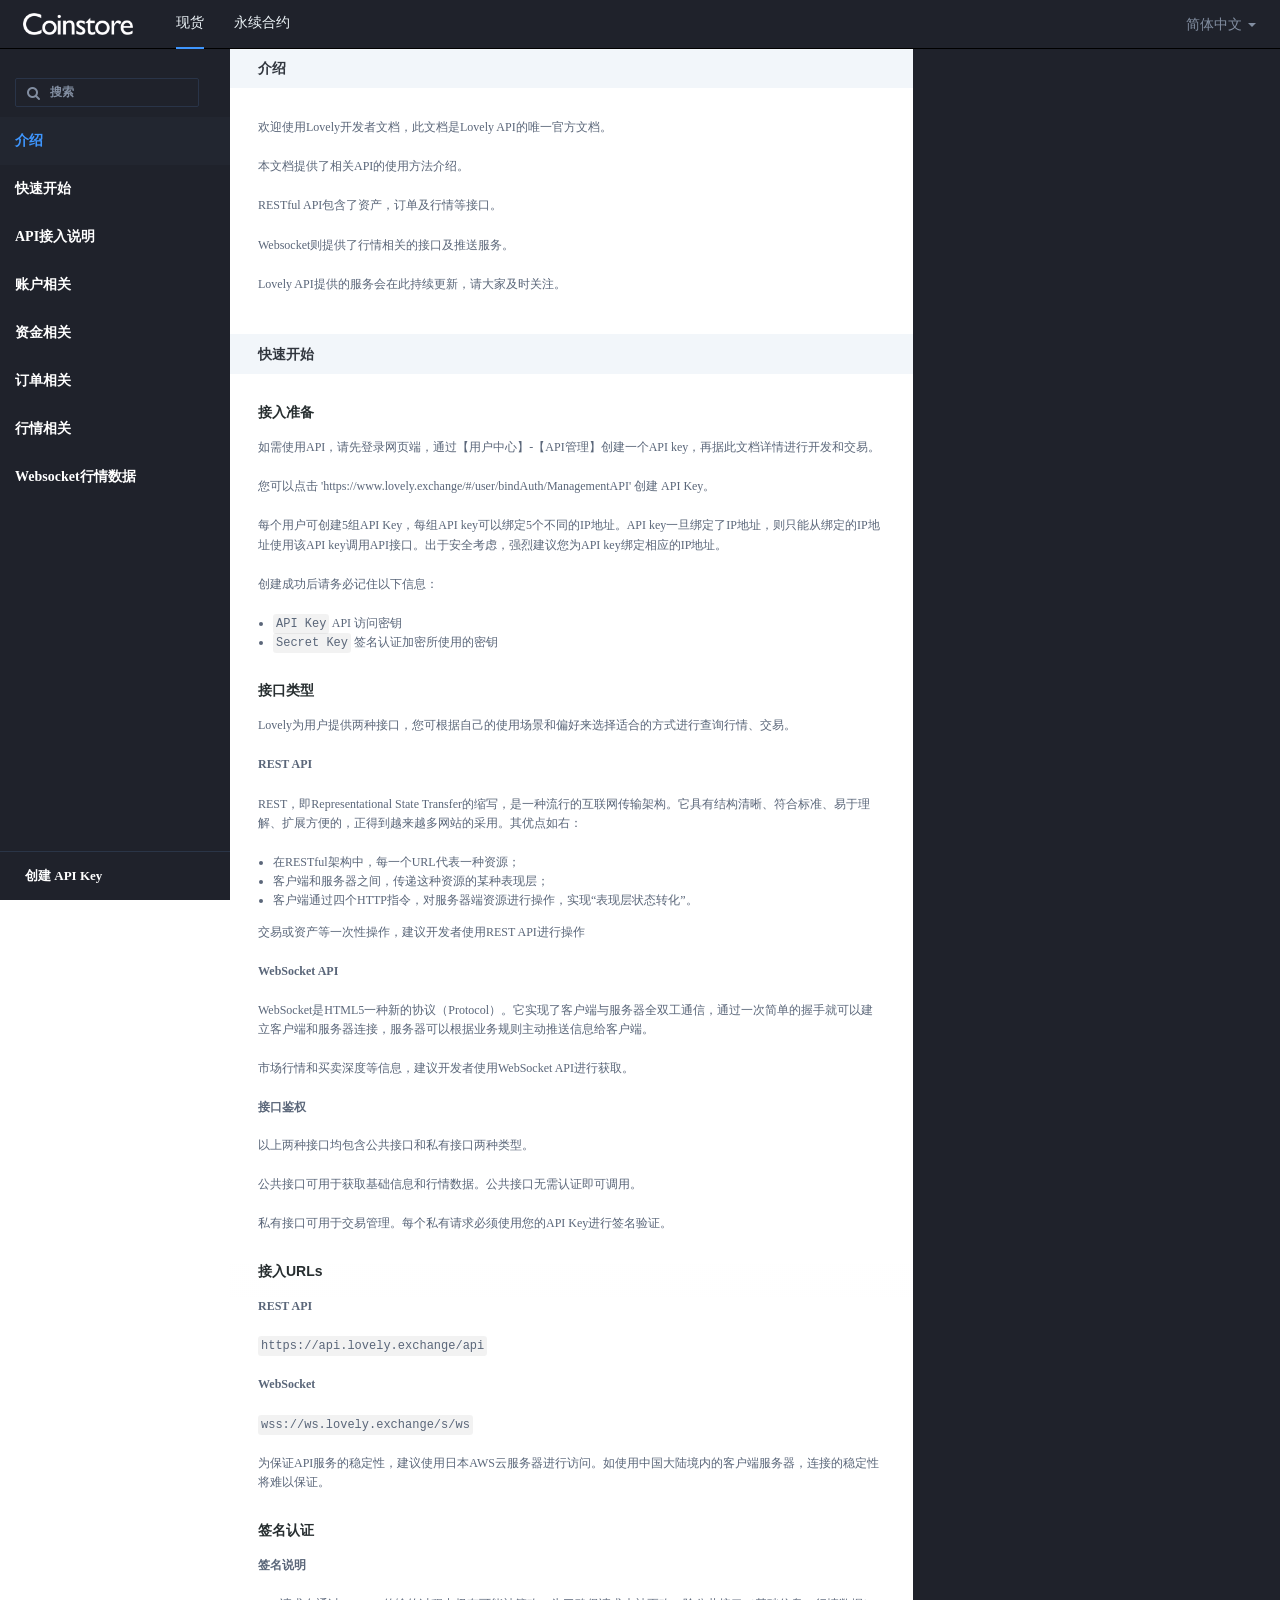
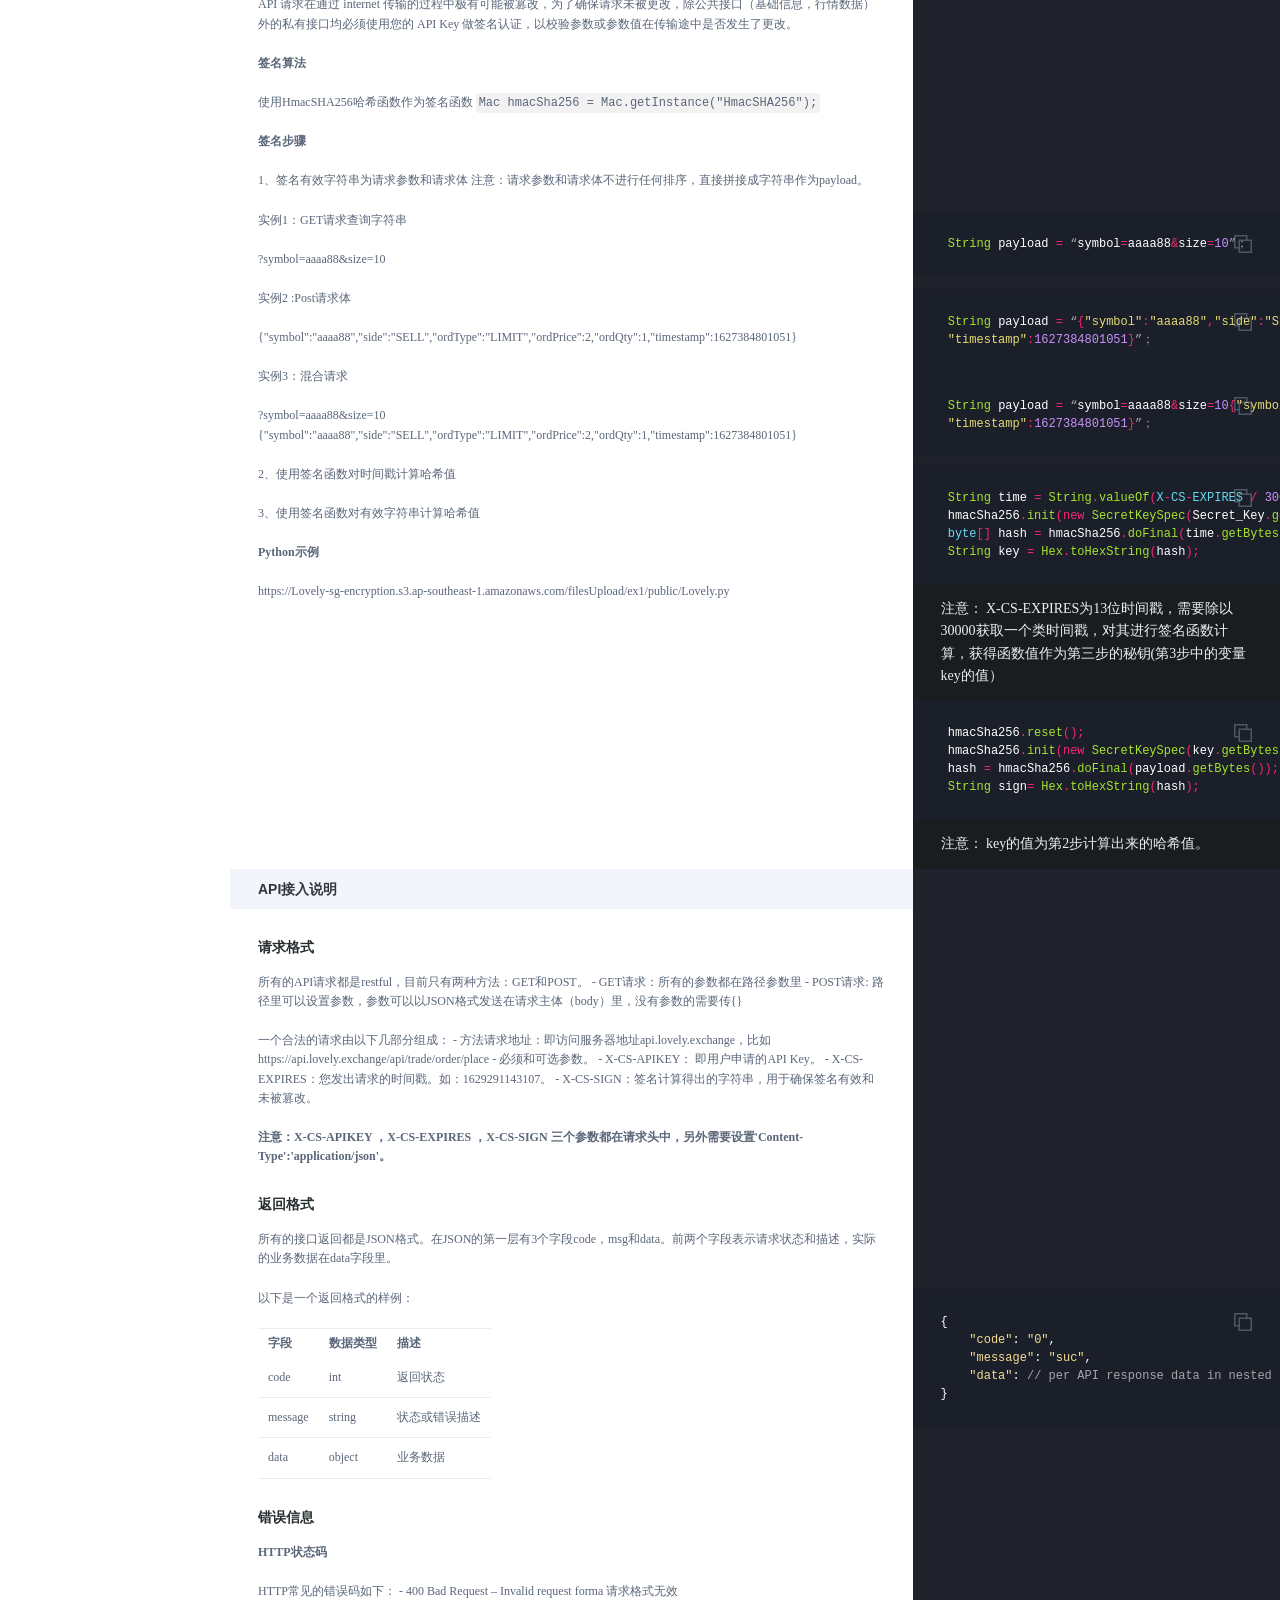
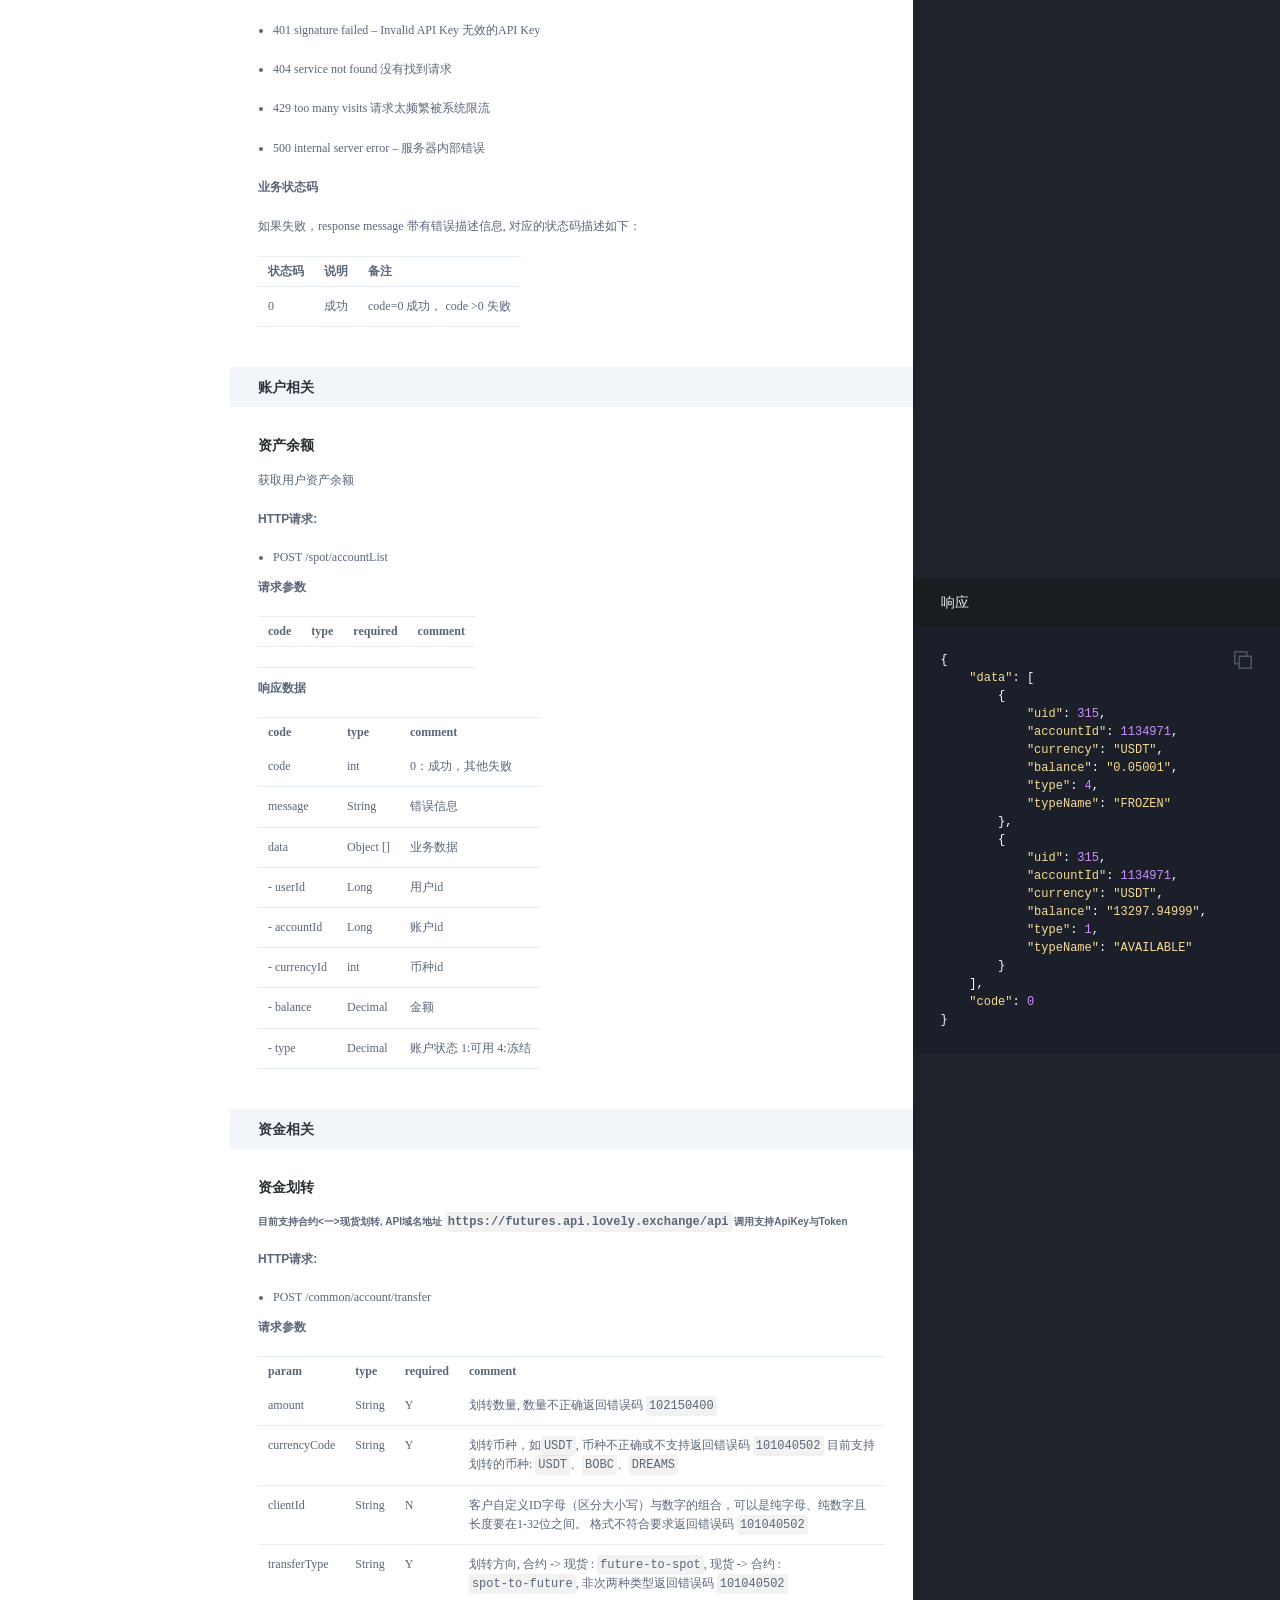
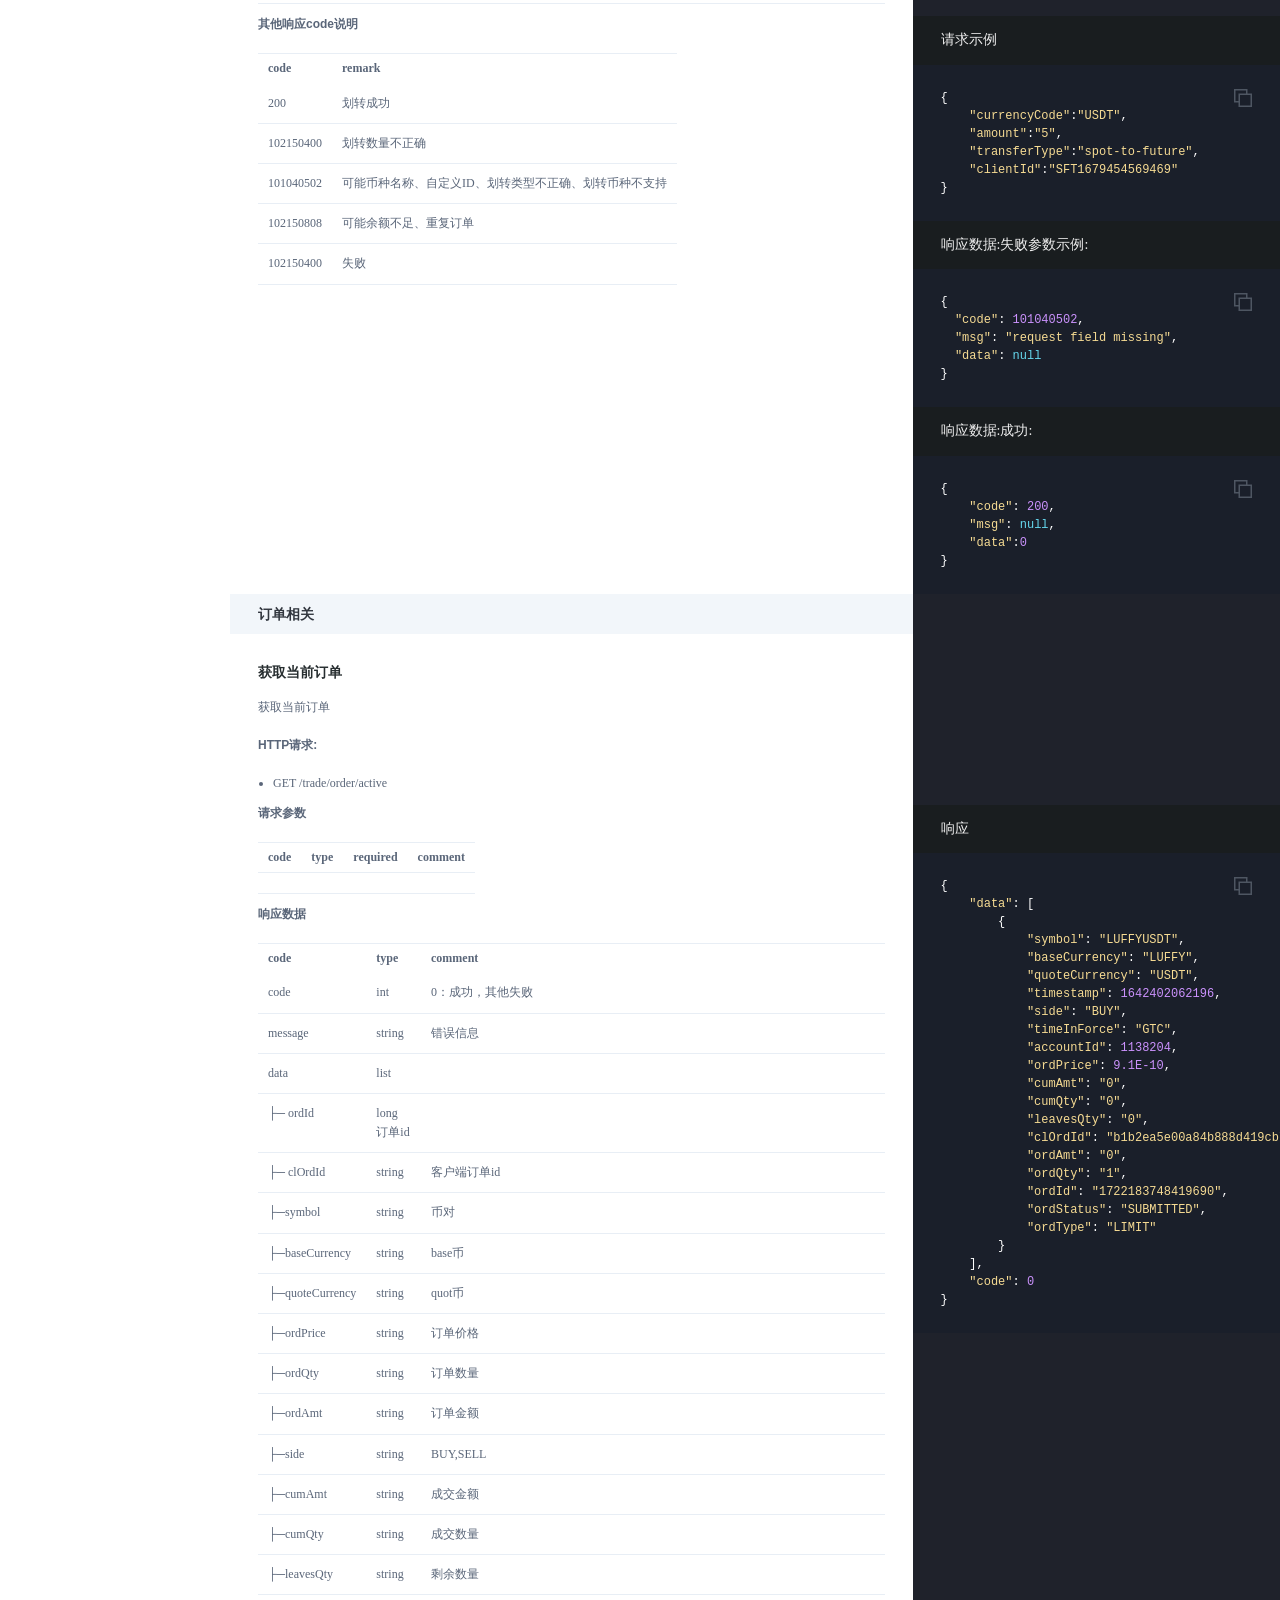
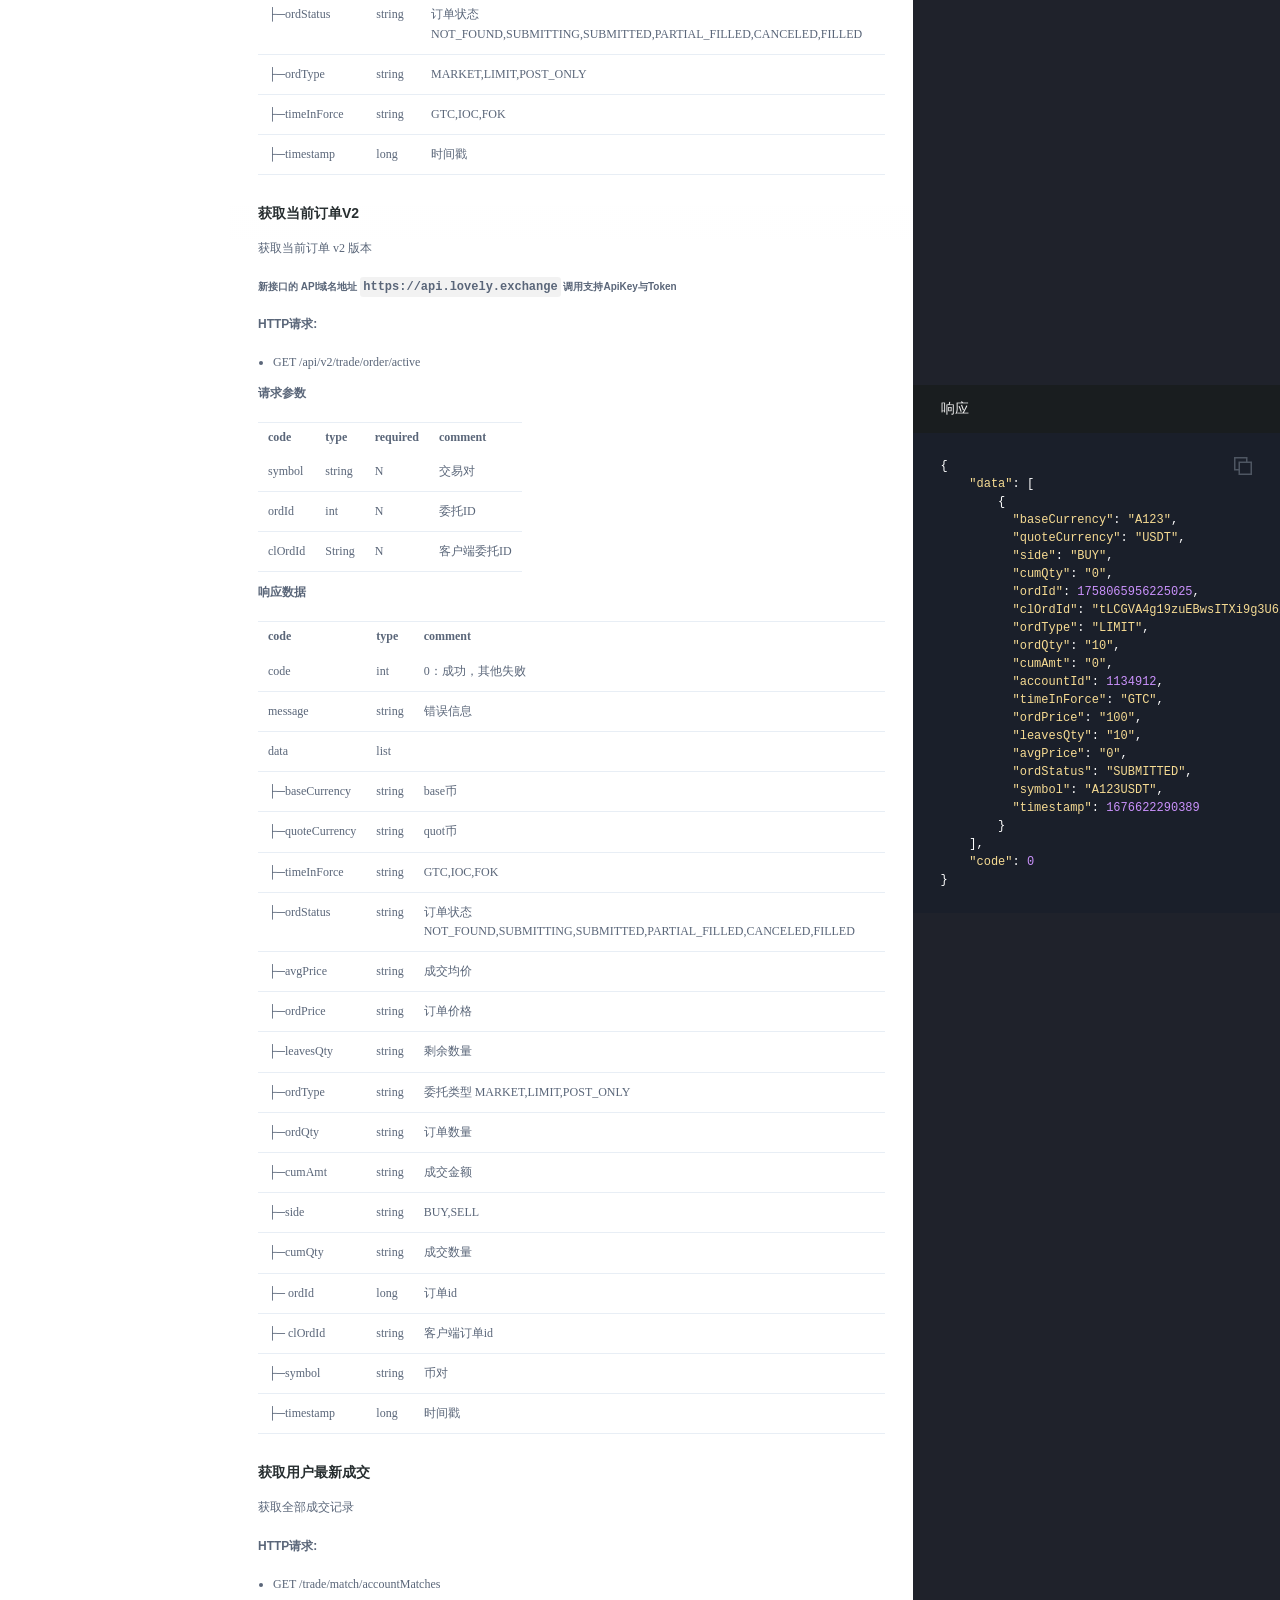
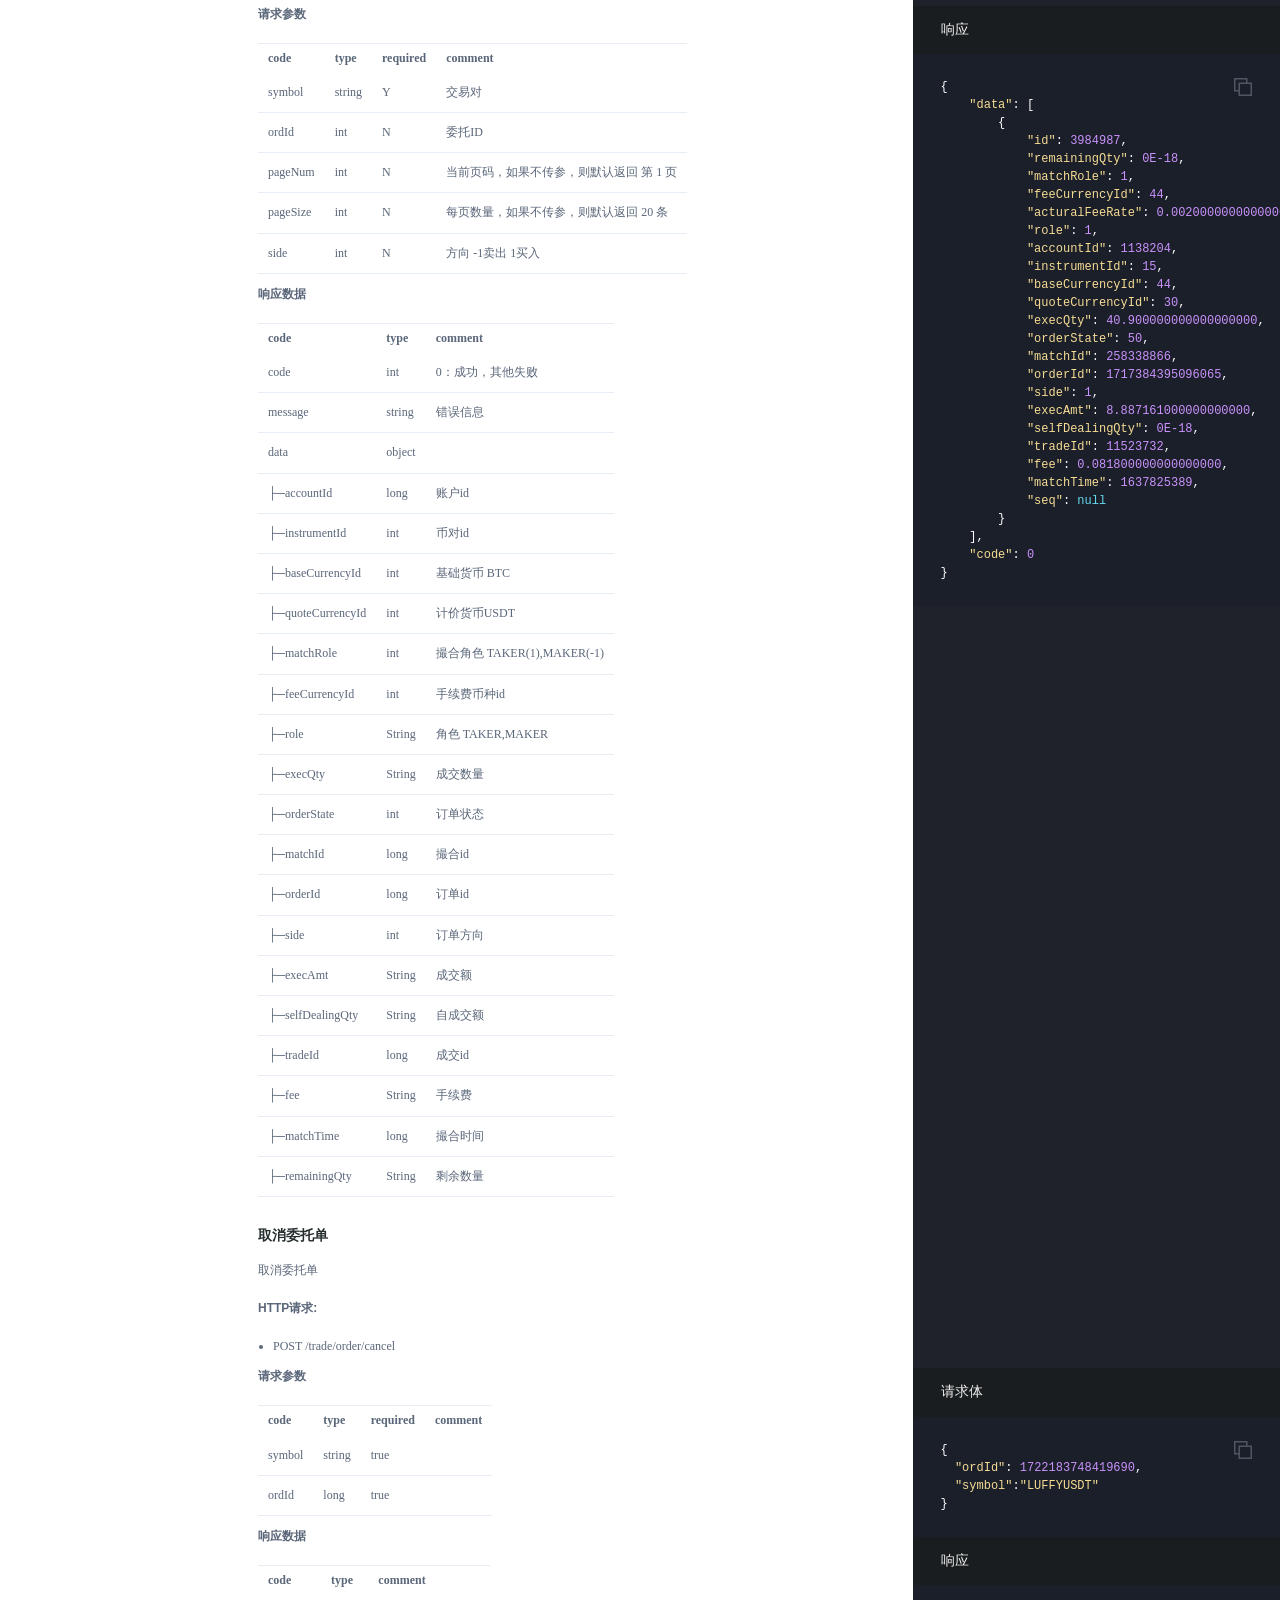
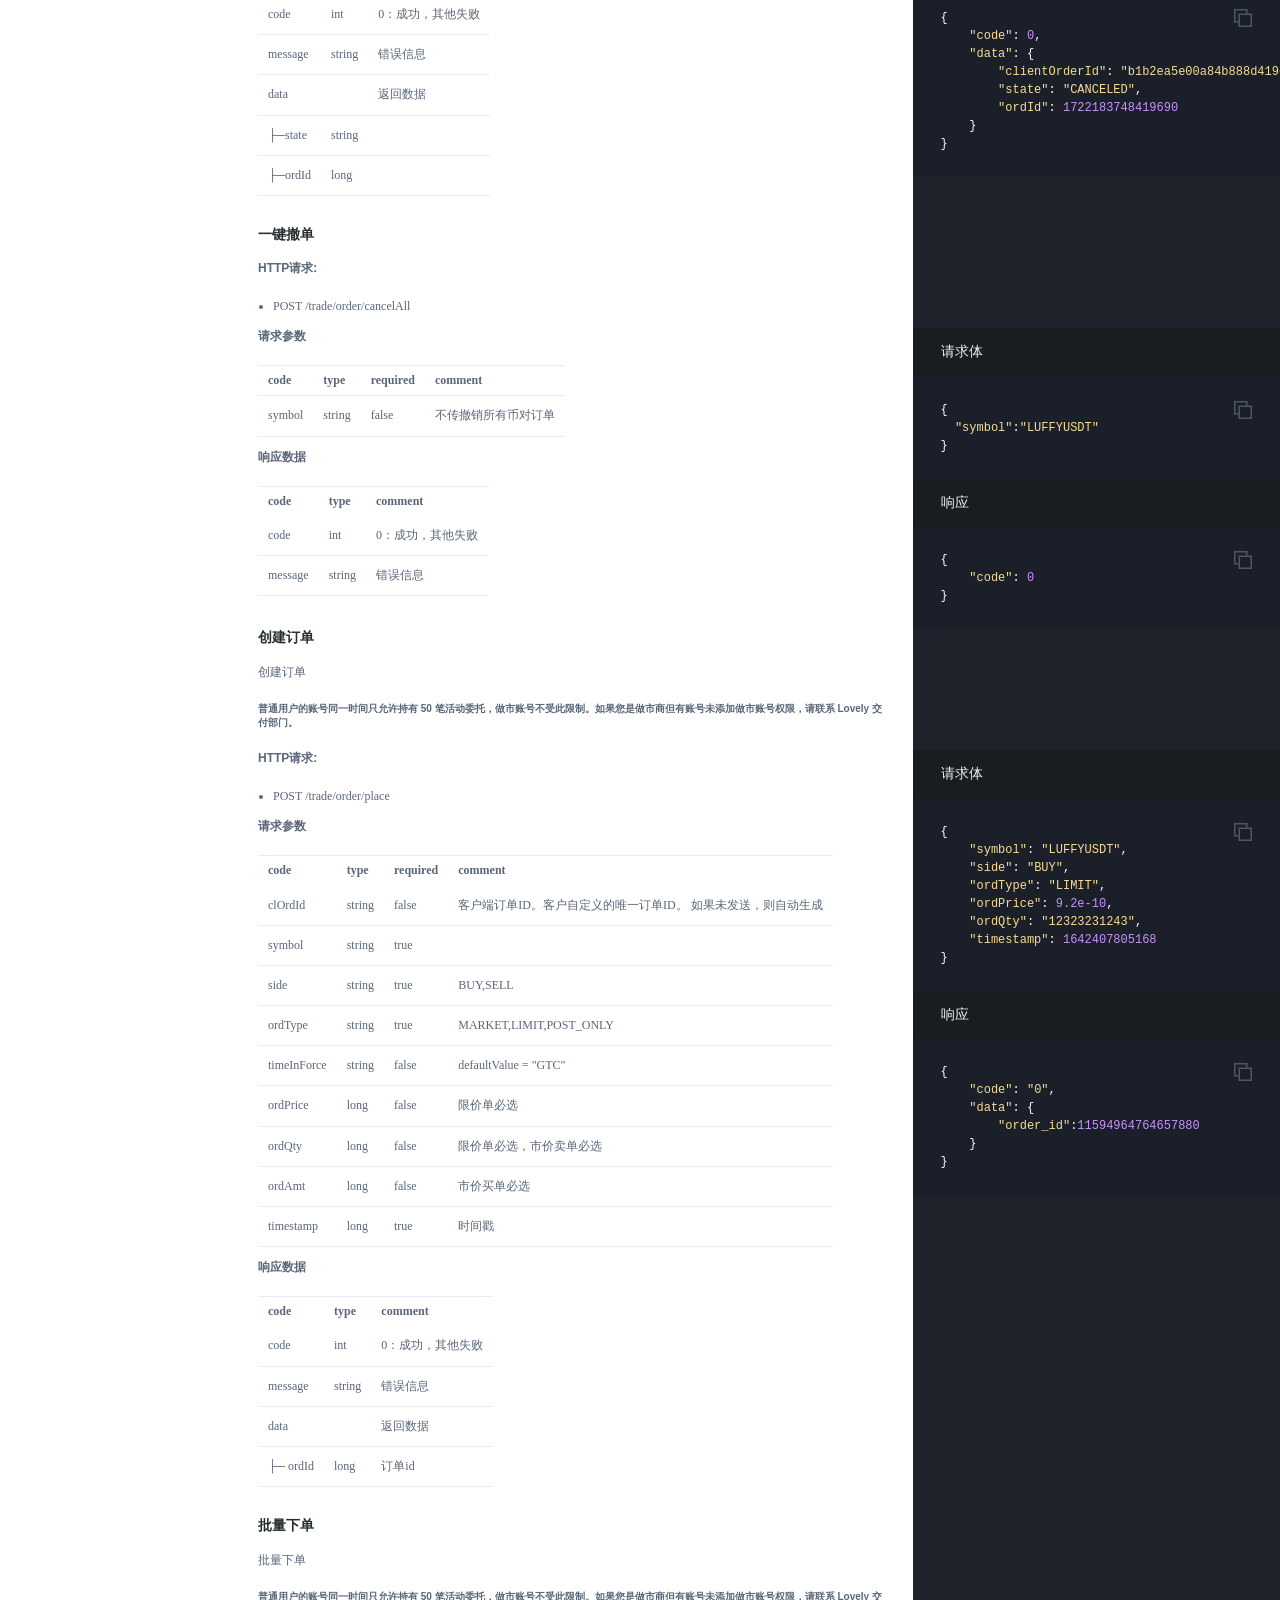
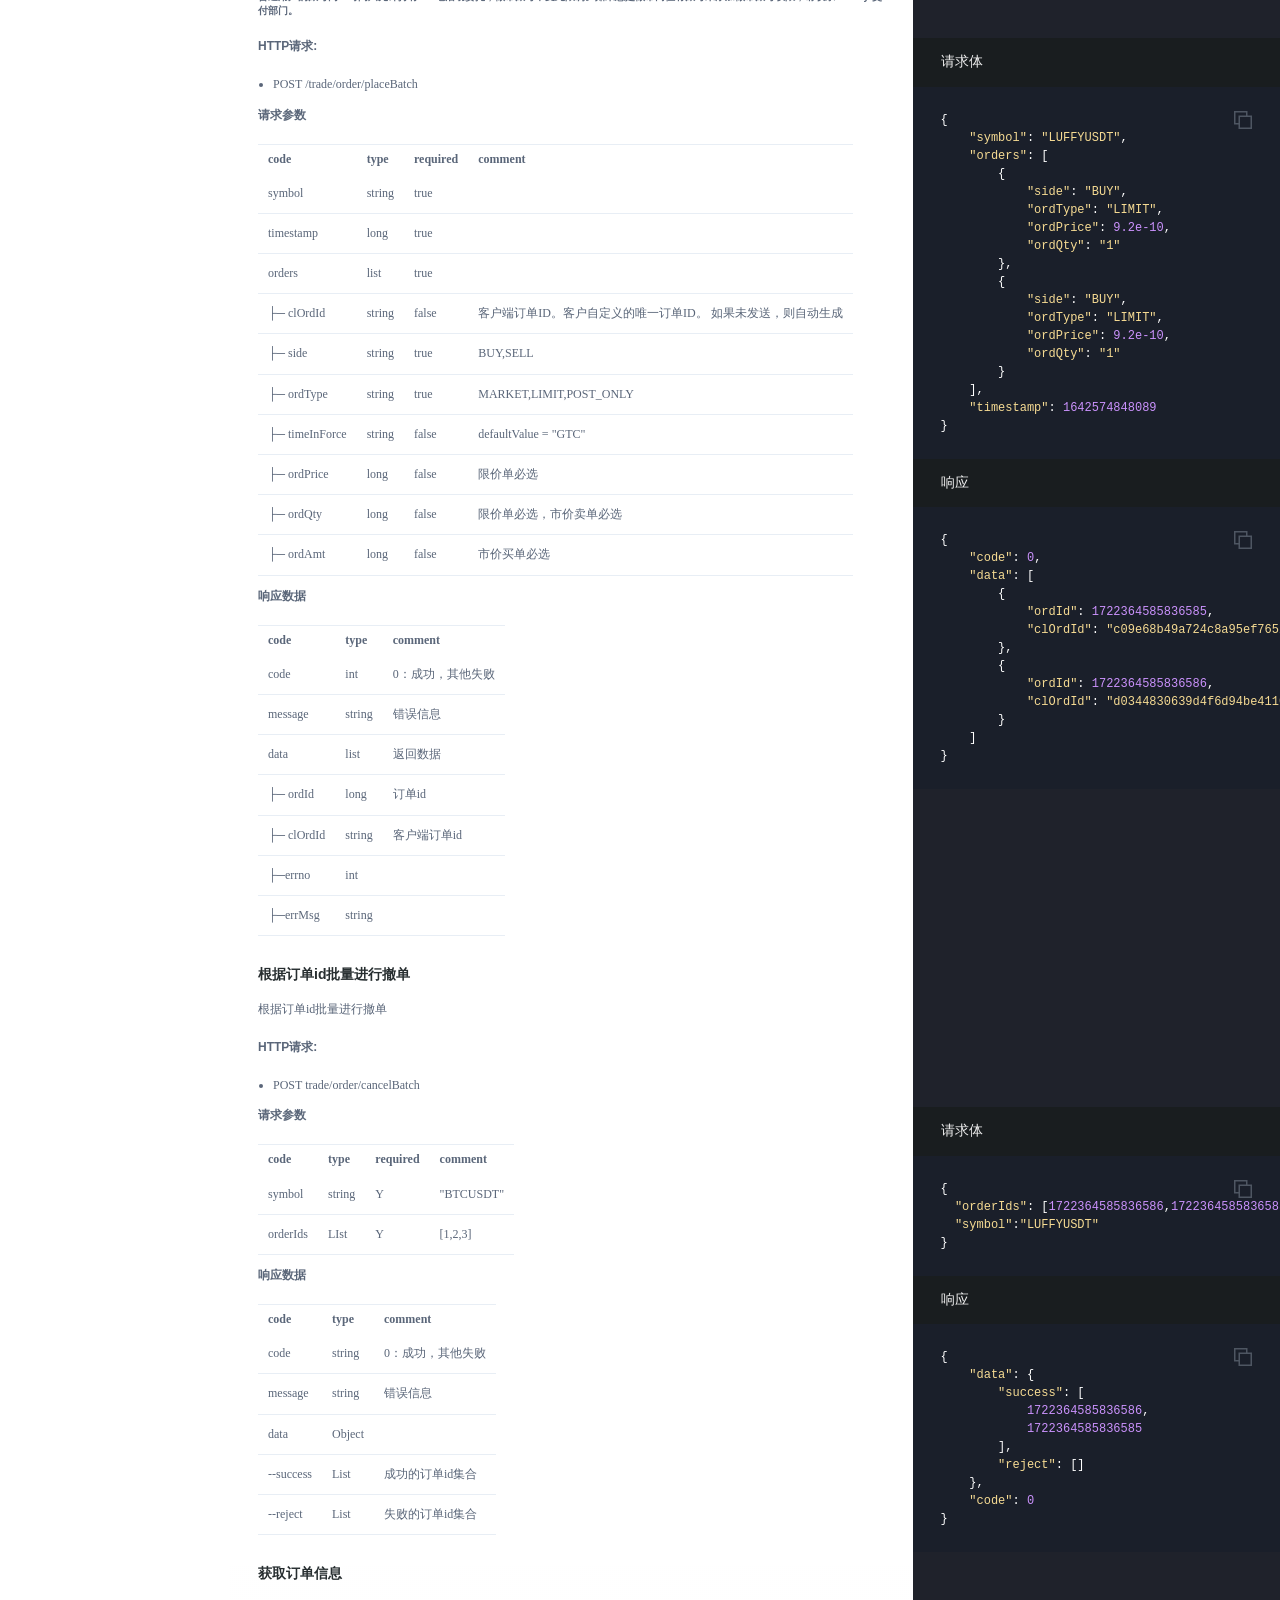
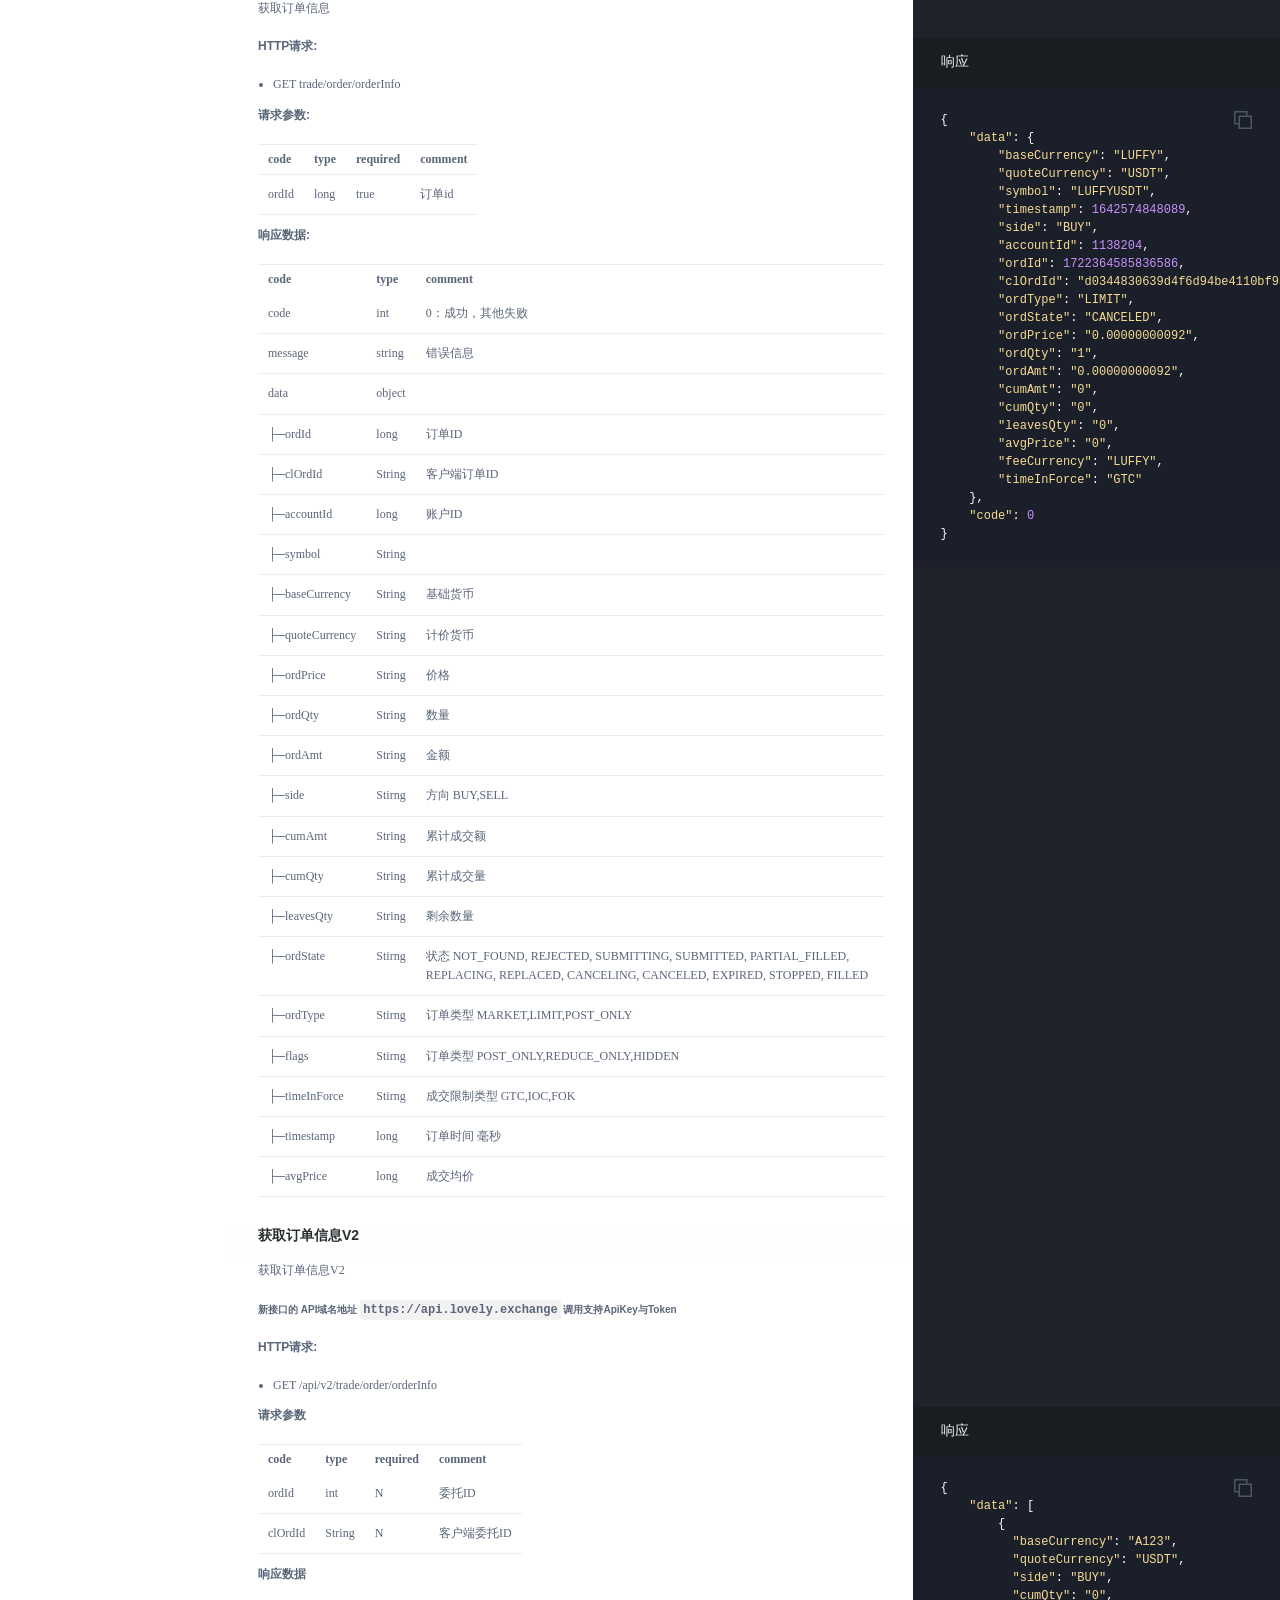
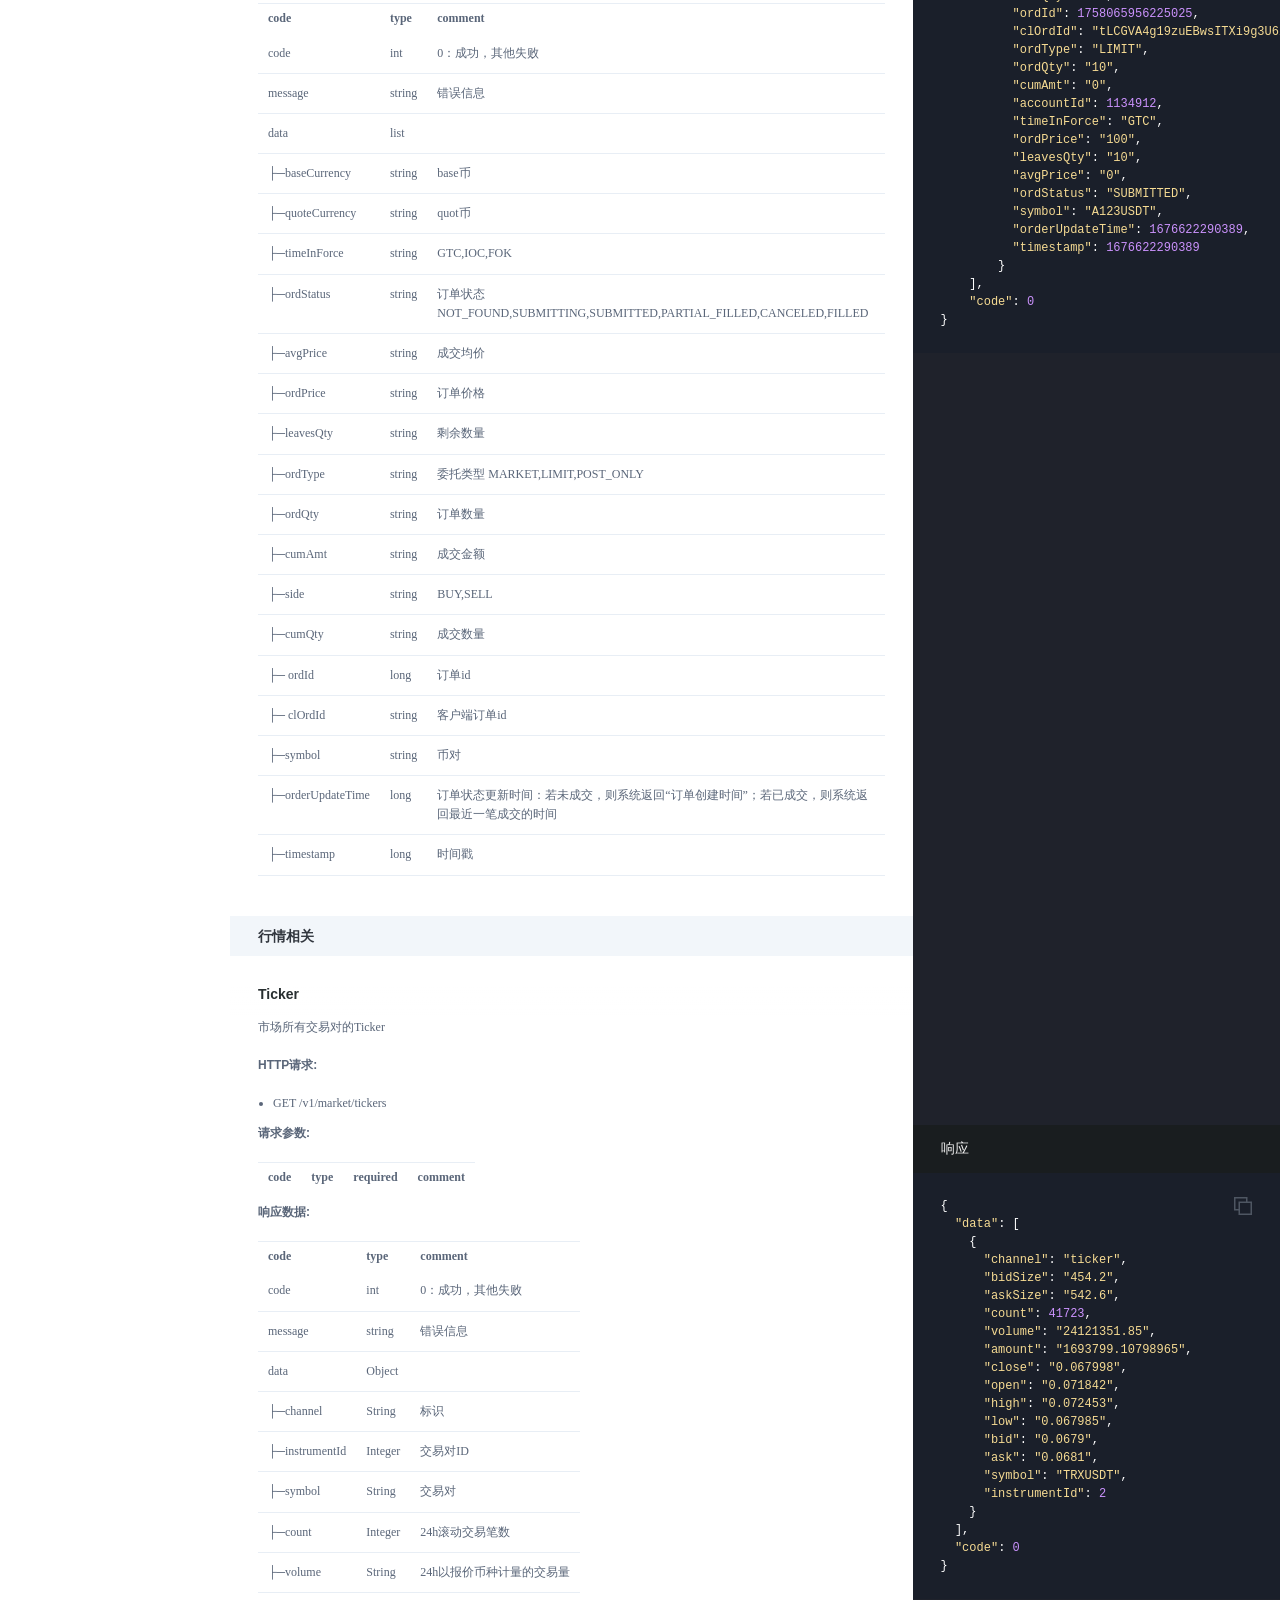
==== commit 97b15b0d: "替换域名" ====
--- a/cn/index.html
+++ b/cn/index.html
@@ -5,7 +5,7 @@
     <meta charset="utf-8">
     <meta content="IE=edge,chrome=1" http-equiv="X-UA-Compatible">
     <meta name="viewport" content="width=device-width, initial-scale=1, maximum-scale=1">
-    <title>Coinstore官方API文档</title>
+    <title>Lovely官方API文档</title>
     <link href="../images/favicon-ab07c47e.ico" rel="icon" type="image/ico">
     <style media="screen">
       .highlight table td { padding: 5px; }
@@ -476,14 +476,14 @@
                   </li>
               </ul>
           </li>
-        <li class="create_api"><a target="_blank" href="https://www.coinstore.com/#/user/bindAuth/ManagementAPI">创建 API Key</a></li>
+        <li class="create_api"><a target="_blank" href="https://www.lovely.exchange/#/user/bindAuth/ManagementAPI">创建 API Key</a></li>
       </ul>
     </div>
     <div class="page-wrapper">
       <div class="dark-box"></div>
       <div class="content">
         <h1 id='45fa4e00db'>介绍</h1>
-<p>欢迎使用Coinstore开发者文档，此文档是Coinstore API的唯一官方文档。</p>
+<p>欢迎使用Lovely开发者文档，此文档是Lovely API的唯一官方文档。</p>
 
 <p>本文档提供了相关API的使用方法介绍。</p>
 
@@ -491,11 +491,11 @@
 
 <p>Websocket则提供了行情相关的接口及推送服务。</p>
 
-<p>Coinstore API提供的服务会在此持续更新，请大家及时关注。</p>
+<p>Lovely API提供的服务会在此持续更新，请大家及时关注。</p>
 <h1 id='9e033de16f'>快速开始</h1><h2 id='c1ae0a8486'>接入准备</h2>
 <p>如需使用API，请先登录网页端，通过【用户中心】-【API管理】创建一个API key，再据此文档详情进行开发和交易。</p>
 
-<p>您可以点击 &#39;https://www.coinstore.com/#/user/bindAuth/ManagementAPI&#39; 创建 API Key。</p>
+<p>您可以点击 &#39;https://www.lovely.exchange/#/user/bindAuth/ManagementAPI&#39; 创建 API Key。</p>
 
 <p>每个用户可创建5组API Key，每组API key可以绑定5个不同的IP地址。API key一旦绑定了IP地址，则只能从绑定的IP地址使用该API key调用API接口。出于安全考虑，强烈建议您为API key绑定相应的IP地址。</p>
 
@@ -506,7 +506,7 @@
 <li><code>Secret Key</code> 签名认证加密所使用的密钥</li>
 </ul>
 <h2 id='5076603a3e'>接口类型</h2>
-<p>Coinstore为用户提供两种接口，您可根据自己的使用场景和偏好来选择适合的方式进行查询行情、交易。</p>
+<p>Lovely为用户提供两种接口，您可根据自己的使用场景和偏好来选择适合的方式进行查询行情、交易。</p>
 
 <p><strong>REST API</strong></p>
 
@@ -534,11 +534,11 @@
 <h2 id='urls'>接入URLs</h2>
 <p><strong>REST API</strong></p>
 
-<p><code>https://api.coinstore.com/api</code></p>
+<p><code>https://api.lovely.exchange/api</code></p>
 
 <p><strong>WebSocket</strong></p>
 
-<p><code>wss://ws.coinstore.com/s/ws</code></p>
+<p><code>wss://ws.lovely.exchange/s/ws</code></p>
 
 <p>为保证API服务的稳定性，建议使用日本AWS云服务器进行访问。如使用中国大陆境内的客户端服务器，连接的稳定性将难以保证。</p>
 <h2 id='586f3bcbf4'><span id="a4">签名认证</span></h2>
@@ -598,14 +598,14 @@
 
 <p><strong>Python示例</strong></p>
 
-<p>https://coinstore-sg-encryption.s3.ap-southeast-1.amazonaws.com/filesUpload/ex1/public/coinstore.py</p>
+<p>https://Lovely-sg-encryption.s3.ap-southeast-1.amazonaws.com/filesUpload/ex1/public/Lovely.py</p>
 <h1 id='api'>API接入说明</h1><h2 id='5b7654a66a'><span id="a3">请求格式</span></h2>
 <p>所有的API请求都是restful，目前只有两种方法：GET和POST。
 - GET请求：所有的参数都在路径参数里
 - POST请求: 路径里可以设置参数，参数可以以JSON格式发送在请求主体（body）里，没有参数的需要传{}</p>
 
 <p>一个合法的请求由以下几部分组成：
-- 方法请求地址：即访问服务器地址api.coinstore.com，比如https://api.coinstore.com/api/trade/order/place
+- 方法请求地址：即访问服务器地址api.lovely.exchange，比如https://api.lovely.exchange/api/trade/order/place
 - 必须和可选参数。
 - X-CS-APIKEY： 即用户申请的API Key。
 - X-CS-EXPIRES：您发出请求的时间戳。如：1629291143107。
@@ -771,7 +771,7 @@
 <td>账户状态 1:可用 4:冻结</td>
 </tr>
 </tbody></table>
-<h1 id='6631e26181'>资金相关</h1><h2 id='05cec30dc0'><span id="2">资金划转</span></h2><h4 id='lt-gt-api-https-futures-api-coinstore-com-api-apikey-token'>目前支持合约&lt;一&gt;现货划转, API域名地址 <code>https://futures.api.coinstore.com/api</code>  调用支持ApiKey与Token</h4><h3 id='http-2'>HTTP请求:</h3>
+<h1 id='6631e26181'>资金相关</h1><h2 id='05cec30dc0'><span id="2">资金划转</span></h2><h4 id='lt-gt-api-https-futures-api-Lovely-com-api-apikey-token'>目前支持合约&lt;一&gt;现货划转, API域名地址 <code>https://futures.api.lovely.exchange/api</code>  调用支持ApiKey与Token</h4><h3 id='http-2'>HTTP请求:</h3>
 <ul>
 <li>POST /common/account/transfer</li>
 </ul>
@@ -1021,7 +1021,7 @@
 </tbody></table>
 <h2 id='v2'><span id="3">获取当前订单V2</span></h2>
 <p>获取当前订单 v2 版本</p>
-<h4 id='api-https-api-coinstore-com-apikey-token'>新接口的 API域名地址 <code>https://api.coinstore.com</code>  调用支持ApiKey与Token</h4><h3 id='http-4'>HTTP请求:</h3>
+<h4 id='api-https-api-Lovely-com-apikey-token'>新接口的 API域名地址 <code>https://api.lovely.exchange</code>  调用支持ApiKey与Token</h4><h3 id='http-4'>HTTP请求:</h3>
 <ul>
 <li>GET /api/v2/trade/order/active</li>
 </ul>
@@ -1514,7 +1514,7 @@
 </tbody></table>
 <h2 id='df83685cc8'><span id="6">创建订单</span></h2>
 <p>创建订单</p>
-<h4 id='50-coinstore'>普通用户的账号同一时间只允许持有 50 笔活动委托，做市账号不受此限制。如果您是做市商但有账号未添加做市账号权限，请联系 Coinstore 交付部门。</h4>
+<h4 id='50-Lovely'>普通用户的账号同一时间只允许持有 50 笔活动委托，做市账号不受此限制。如果您是做市商但有账号未添加做市账号权限，请联系 Lovely 交付部门。</h4>
 <blockquote>
 <p>请求体</p>
 </blockquote>
@@ -1635,7 +1635,7 @@
 </tbody></table>
 <h2 id='77aaf08979'><span id="13">批量下单</span></h2>
 <p>批量下单</p>
-<h4 id='50-coinstore-2'>普通用户的账号同一时间只允许持有 50 笔活动委托，做市账号不受此限制。如果您是做市商但有账号未添加做市账号权限，请联系 Coinstore 交付部门。</h4>
+<h4 id='50-Lovely-2'>普通用户的账号同一时间只允许持有 50 笔活动委托，做市账号不受此限制。如果您是做市商但有账号未添加做市账号权限，请联系 Lovely 交付部门。</h4>
 <blockquote>
 <p>请求体</p>
 </blockquote>
@@ -2047,7 +2047,7 @@
 </tbody></table>
 <h2 id='v2-2'><span id="15">获取订单信息V2</span></h2>
 <p>获取订单信息V2</p>
-<h4 id='api-https-api-coinstore-com-apikey-token-2'>新接口的 API域名地址 <code>https://api.coinstore.com</code>  调用支持ApiKey与Token</h4><h3 id='http-12'>HTTP请求:</h3>
+<h4 id='api-https-api-Lovely-com-apikey-token-2'>新接口的 API域名地址 <code>https://api.lovely.exchange</code>  调用支持ApiKey与Token</h4><h3 id='http-12'>HTTP请求:</h3>
 <ul>
 <li>GET /api/v2/trade/order/orderInfo</li>
 </ul>
@@ -2833,7 +2833,7 @@
 </tr>
 </tbody></table>
 <h1 id='websocket'>Websocket行情数据</h1><h2 id='36d1a17821'><strong>简介</strong></h2><h3 id='url'>接入URL</h3>
-<p>wss://ws.coinstore.com/s/ws</p>
+<p>wss://ws.lovely.exchange/s/ws</p>
 
 <ol>
 <li><p>所有wss接口的 baseurl为: wss://<a href="host:port">host:port</a>/s/ws</p></li>
